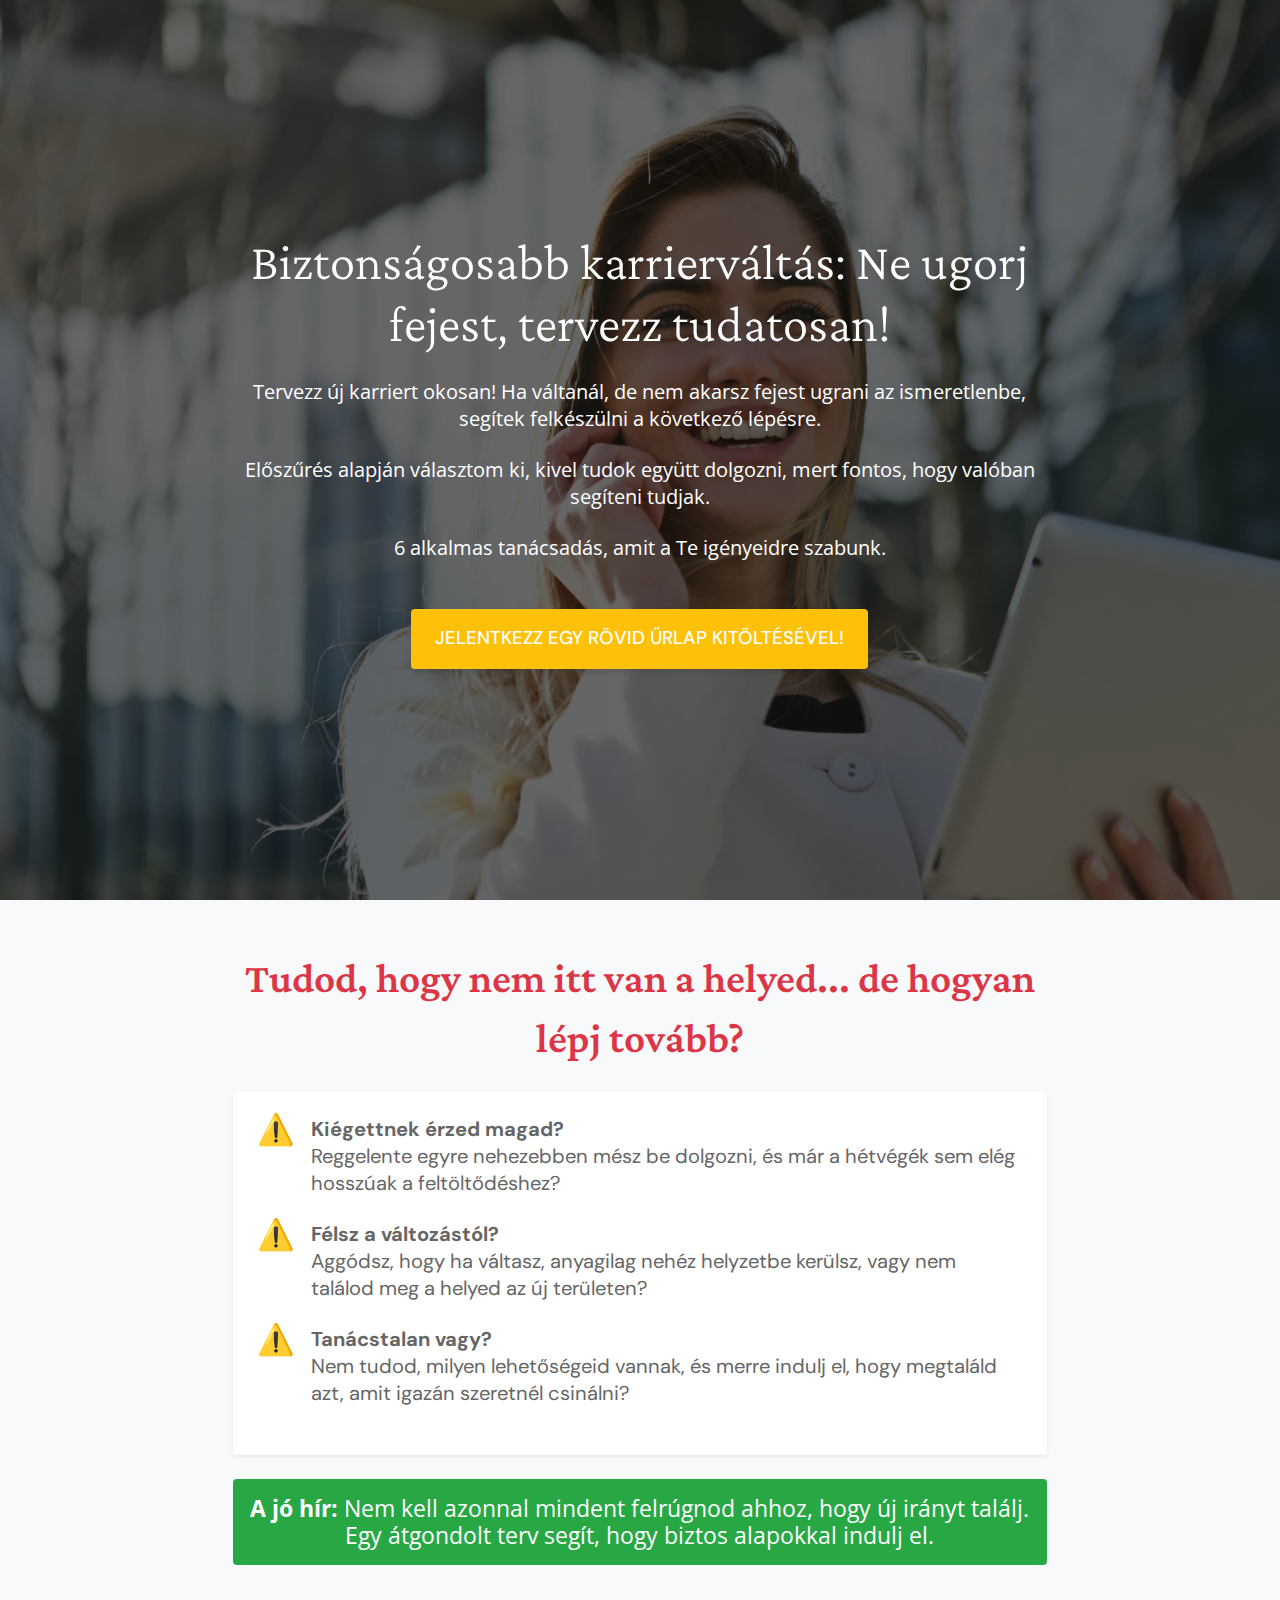
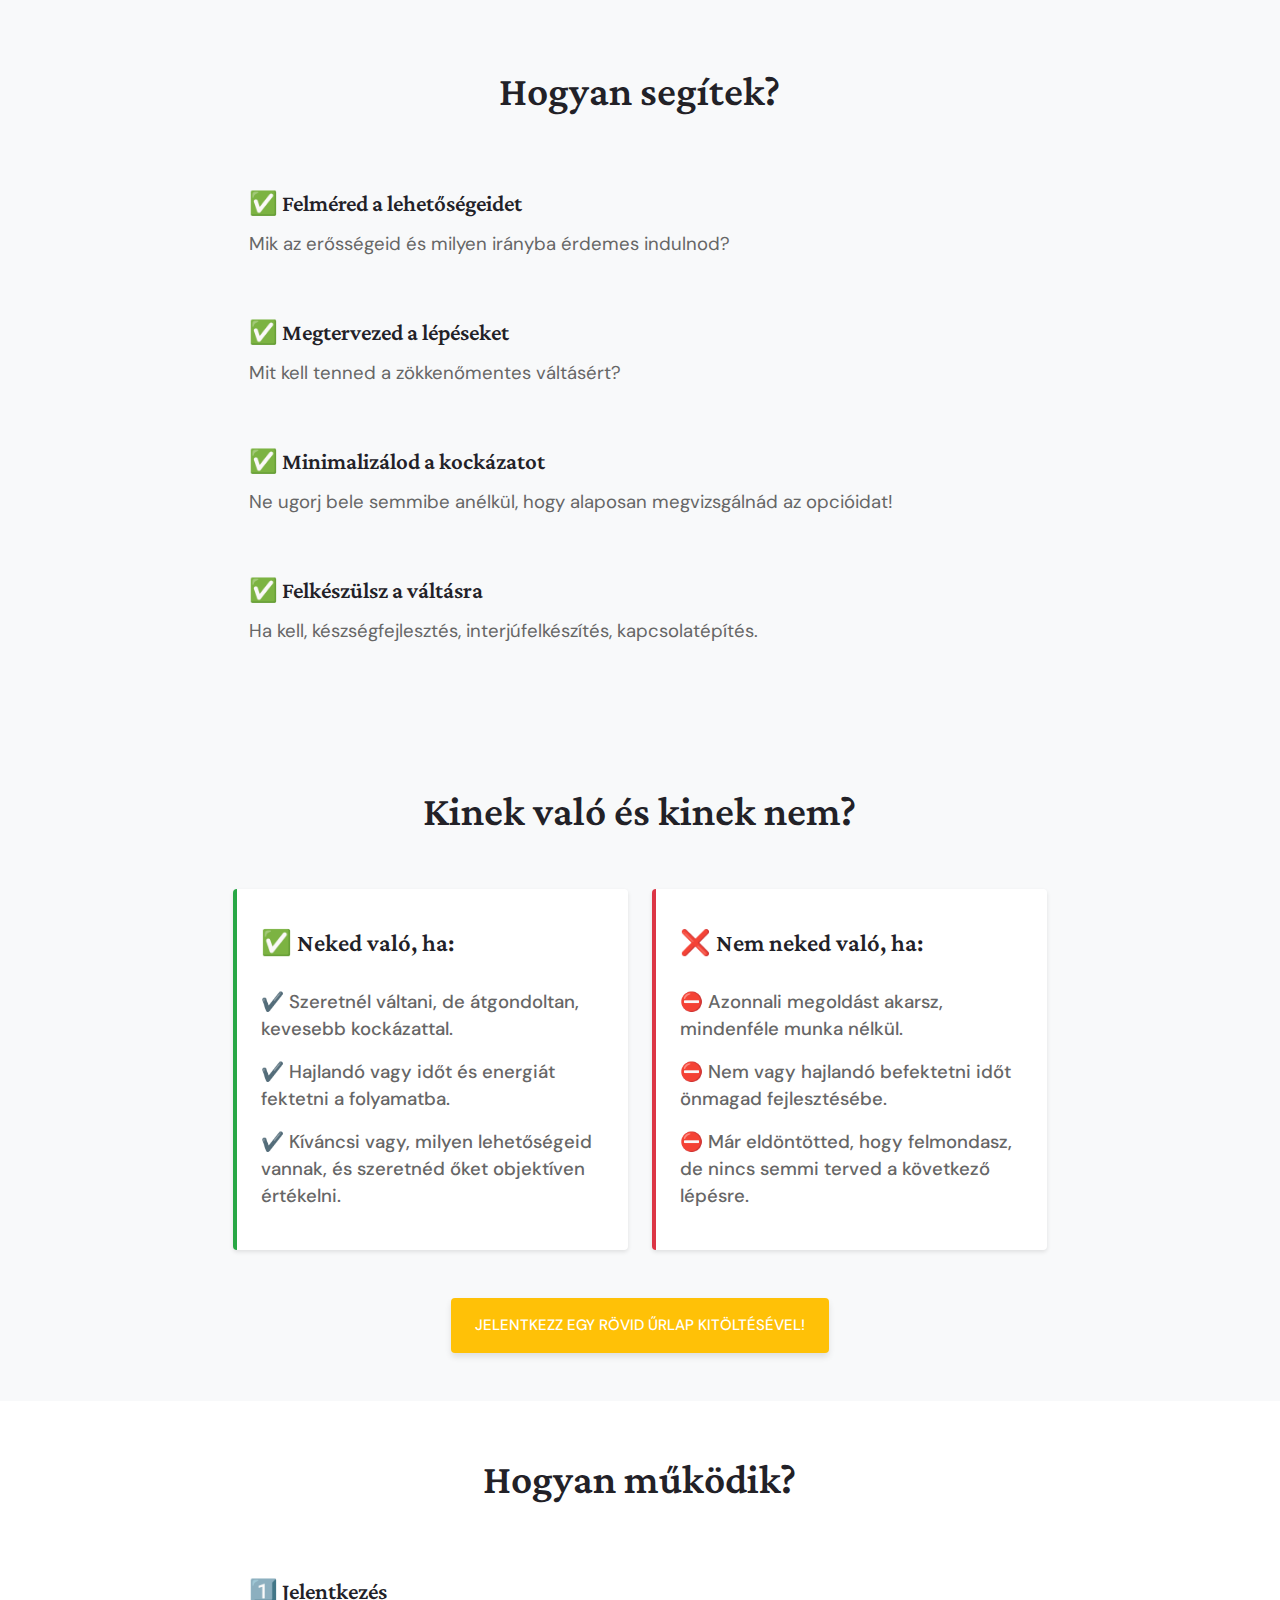
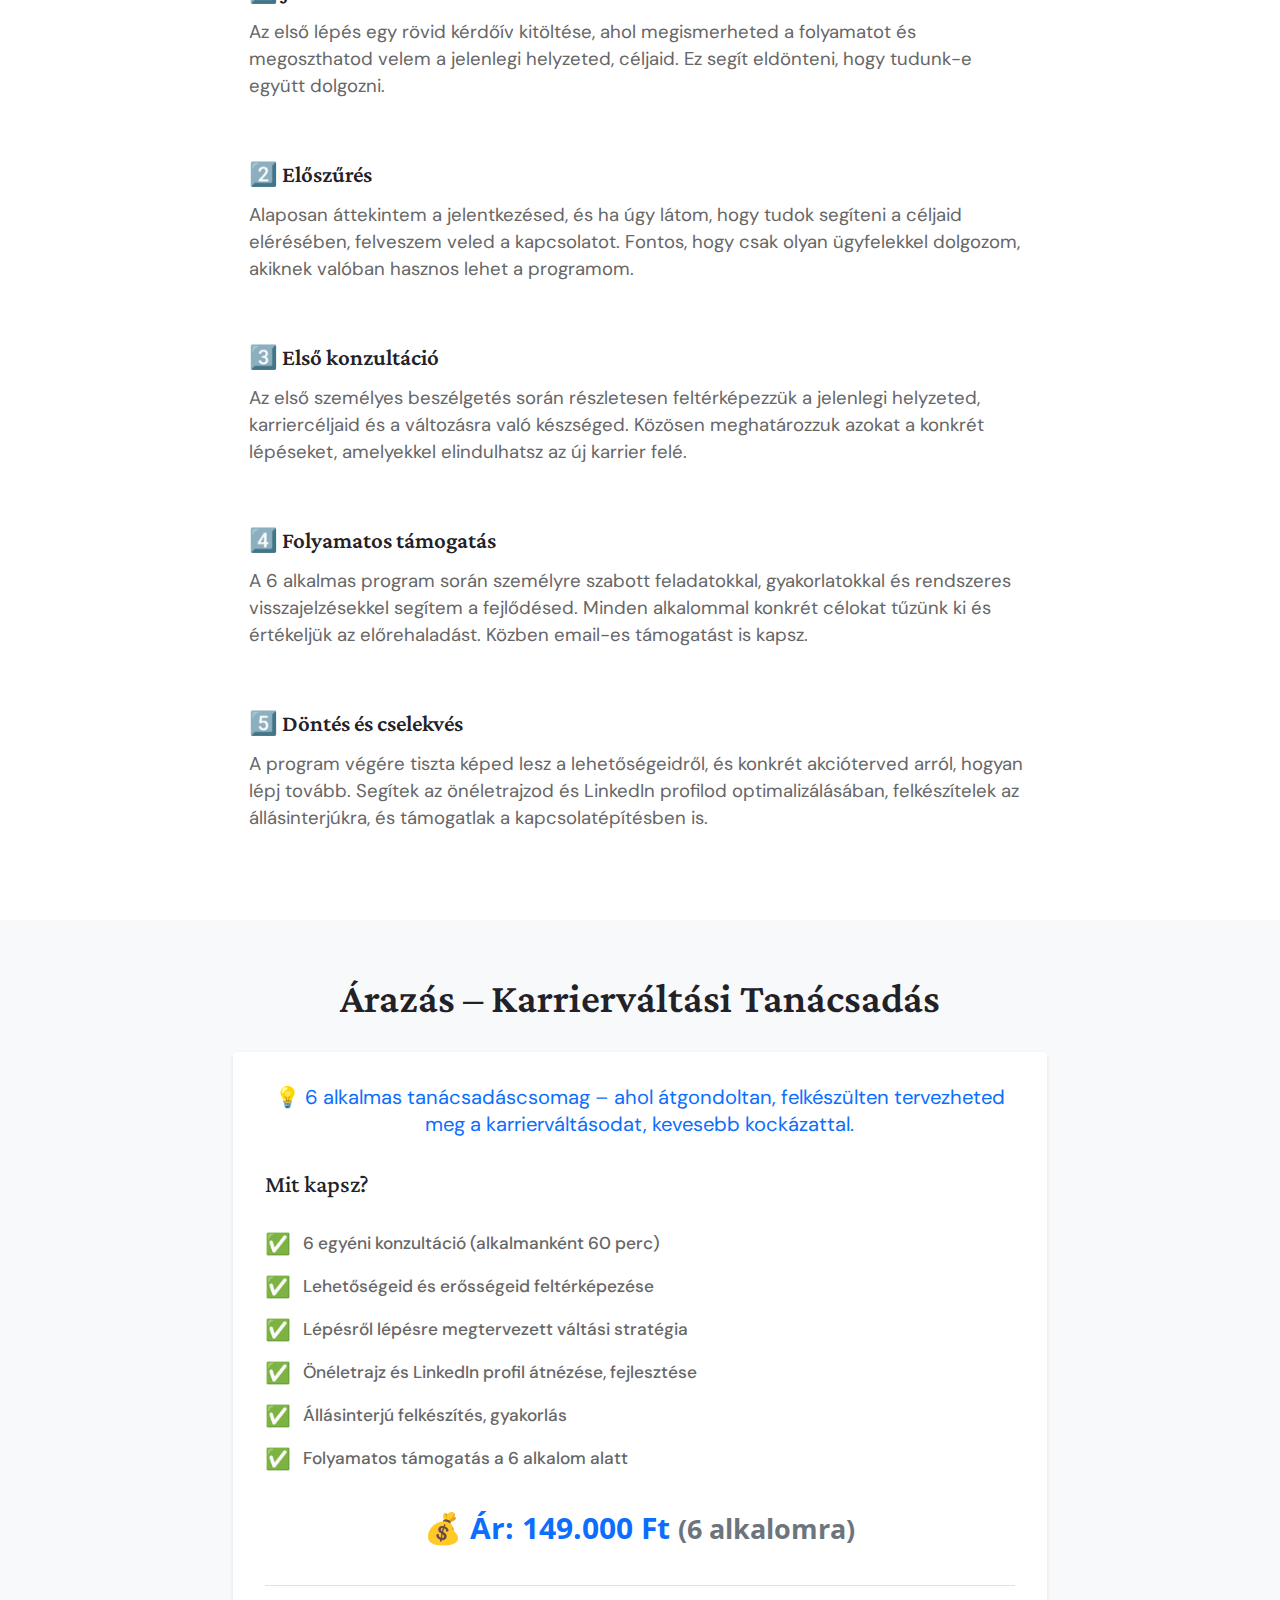
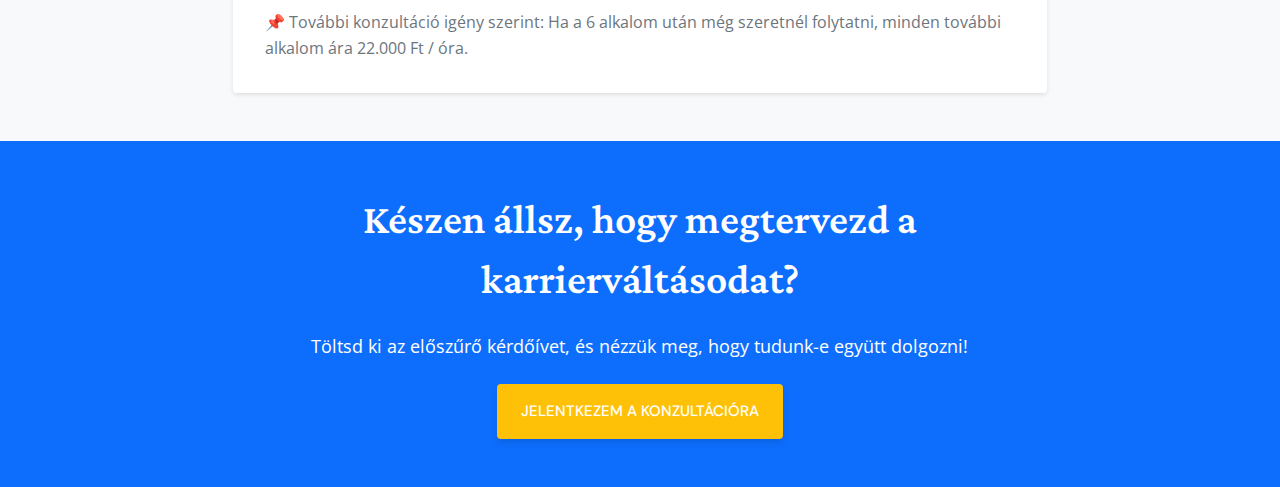
==== index.html @ 7b67dc65 "Initial commit" ====
<!DOCTYPE html>
<!-- ====Langues==== -->
<html lang="hu">
  <head>
    <!-- ========== Meta Tags ========== -->
    <meta charset="UTF-8" />
    <meta http-equiv="X-UA-Compatible" content="IE=edge" />
    <meta name="viewport" content="width=device-width, initial-scale=1.0" />
    <meta name="author" content="dev_raj" />
    <!-- ======== Page title ============ -->
    <title>Karrierváltási Tanácsadás - Biztonságos út az új karrierhez</title>
    <!-- ========== Favicon Icon ========== -->
    <link rel="shortcut icon" href="./assets/img/favicon.png" />
    <!-- ===========  All Stylesheet ================= -->
    <!--  Bootstrap css plugins -->
    <link rel="stylesheet" href="assets/css/bootstrap.min.css" />
    <!-- Google Fonts -->
    <link rel="preconnect" href="https://fonts.googleapis.com">
    <link rel="preconnect" href="https://fonts.gstatic.com" crossorigin>
    <link href="https://fonts.googleapis.com/css2?family=Playfair+Display:wght@400;500;600;700&family=Open+Sans:wght@400;500;600&display=swap" rel="stylesheet">
    <!--  main style css file -->
    <link rel="stylesheet" href="assets/css/style.css" />
    <!-- template main style css file -->
    <link rel="stylesheet" href="style.css" />
    <style>
      body {
        font-family: 'Open Sans', sans-serif;
      }
      h1, h2, h3, h4, h5, h6 {
        text-transform: none !important;
        font-family: 'Playfair Display', serif;
        font-weight: 600;
      }
      .lead {
        font-family: 'Open Sans', sans-serif;
        font-weight: 400;
      }
      /* Egységes szögletes megjelenés */
      .btn,
      .form-control,
      .rounded,
      .shadow-sm,
      .problems-list,
      .feature-item,
      .step-item,
      .eligibility-box {
        border-radius: 4px !important;
      }
      /* Hero gomb stílus */
      .hero-section {
        background-color: #1a1a1a;  /* Sötét háttérszín */
      }
      .hero-section .btn-light {
        background-color: #ffc107;
        color: #ffffff;
        border: none;
        font-weight: 500;
        box-shadow: 0 4px 6px rgba(0, 0, 0, 0.1);
        transition: transform 0.2s ease;
      }
      .hero-section .btn-light:hover {
        background-color: #ffc107;
        color: #ffffff;
        transform: translateY(-2px);
      }
      /* Process section CTA gomb */
      .process-section .btn-light:hover {
        transform: translateY(-2px);
      }
    </style>
  </head>

  <body class="body-wrapper">
    <!-- Hero Section Start -->
    <section class="hero-section">
      <div class="container px-4">
        <div class="row align-items-center min-vh-100">
          <div class="col-lg-8 col-md-10 mx-auto text-center text-white py-4">
            <h1 class="display-4 mb-4 text-white">Biztonságosabb karrierváltás: Ne ugorj fejest, tervezz tudatosan!</h1>
            <div class="hero-features">
              <p class="lead mb-4">Tervezz új karriert okosan! Ha váltanál, de nem akarsz fejest ugrani az ismeretlenbe, segítek felkészülni a következő lépésre.</p>
              <p class="lead mb-4">Előszűrés alapján választom ki, kivel tudok együtt dolgozni, mert fontos, hogy valóban segíteni tudjak.</p>
              <p class="lead mb-4">6 alkalmas tanácsadás, amit a Te igényeidre szabunk.</p>
              <a href="#jelentkezes" class="btn btn-light btn-lg mt-4 px-4 py-3">Jelentkezz egy rövid űrlap kitöltésével!</a>
        </div>
      </div>
          </div>
          </div>
    </section>
    <!-- Hero Section End -->

    <!-- Problem Section Start -->
    <section class="problem-section py-5">
      <div class="container px-4">
        <div class="row">
          <div class="col-lg-8 col-md-10 mx-auto">
            <h2 class="section-title text-danger mb-4 text-center">Tudod, hogy nem itt van a helyed... de hogyan lépj tovább?</h2>
            <div class="problems-list p-4 bg-white rounded shadow-sm">
              <p class="problem-item mb-4 d-flex align-items-start">
                <span class="warning-icon me-3">⚠️</span>
                <span><strong>Kiégettnek érzed magad?</strong><br>Reggelente egyre nehezebben mész be dolgozni, és már a hétvégék sem elég hosszúak a feltöltődéshez?</span>
              </p>
              <p class="problem-item mb-4 d-flex align-items-start">
                <span class="warning-icon me-3">⚠️</span>
                <span><strong>Félsz a változástól?</strong><br>Aggódsz, hogy ha váltasz, anyagilag nehéz helyzetbe kerülsz, vagy nem találod meg a helyed az új területen?</span>
              </p>
              <p class="problem-item mb-4 d-flex align-items-start">
                <span class="warning-icon me-3">⚠️</span>
                <span><strong>Tanácstalan vagy?</strong><br>Nem tudod, milyen lehetőségeid vannak, és merre indulj el, hogy megtaláld azt, amit igazán szeretnél csinálni?</span>
              </p>
                </div>
            <p class="good-news lead mt-4 text-center p-3">
              <strong>A jó hír:</strong> Nem kell azonnal mindent felrúgnod ahhoz, hogy új irányt találj. Egy átgondolt terv segít, hogy biztos alapokkal indulj el.
            </p>
          </div>
        </div>
      </div>
    </section>
    <!-- Problem Section End -->

    <!-- Solution Section Start -->
    <section class="solution-section py-5 bg-light">
      <div class="container px-4">
        <div class="row">
          <div class="col-lg-8 col-md-10 mx-auto">
            <h2 class="section-title text-center mb-5">Hogyan segítek?</h2>
            <div class="solution-features">
              <div class="feature-item mb-4 p-3">
                <h4>✅ Felméred a lehetőségeidet</h4>
                <p>Mik az erősségeid és milyen irányba érdemes indulnod?</p>
            </div>
              <div class="feature-item mb-4 p-3">
                <h4>✅ Megtervezed a lépéseket</h4>
                <p>Mit kell tenned a zökkenőmentes váltásért?</p>
          </div>
              <div class="feature-item mb-4 p-3">
                <h4>✅ Minimalizálod a kockázatot</h4>
                <p>Ne ugorj bele semmibe anélkül, hogy alaposan megvizsgálnád az opcióidat!</p>
            </div>
              <div class="feature-item mb-4 p-3">
                <h4>✅ Felkészülsz a váltásra</h4>
                <p>Ha kell, készségfejlesztés, interjúfelkészítés, kapcsolatépítés.</p>
          </div>
            </div>
          </div>
            </div>
      </div>
    </section>
    <!-- Solution Section End -->

    <!-- Eligibility Section Start -->
    <section class="eligibility-section py-5 bg-light">
      <div class="container px-4">
        <div class="row">
          <div class="col-lg-8 col-md-10 mx-auto">
            <h2 class="section-title text-center mb-5">Kinek való és kinek nem?</h2>
              <div class="row">
              <div class="col-md-6 mb-4 mb-md-0">
                <div class="eligibility-box good p-4 h-100">
                  <h3 class="mb-3">✅ Neked való, ha:</h3>
                  <ul class="list-unstyled">
                    <li class="mb-3">✔️ Szeretnél váltani, de átgondoltan, kevesebb kockázattal.</li>
                    <li class="mb-3">✔️ Hajlandó vagy időt és energiát fektetni a folyamatba.</li>
                    <li class="mb-3">✔️ Kíváncsi vagy, milyen lehetőségeid vannak, és szeretnéd őket objektíven értékelni.</li>
                  </ul>
                  </div>
                </div>
                <div class="col-md-6">
                <div class="eligibility-box bad p-4 h-100">
                  <h3 class="mb-3">❌ Nem neked való, ha:</h3>
                  <ul class="list-unstyled">
                    <li class="mb-3">⛔ Azonnali megoldást akarsz, mindenféle munka nélkül.</li>
                    <li class="mb-3">⛔ Nem vagy hajlandó befektetni időt önmagad fejlesztésébe.</li>
                    <li class="mb-3">⛔ Már eldöntötted, hogy felmondasz, de nincs semmi terved a következő lépésre.</li>
                  </ul>
                </div>
              </div>
            </div>
          </div>
        </div>
      </div>
      <div class="text-center mt-5">
        <a href="#jelentkezes" class="btn btn-light btn-lg px-4 py-3" style="background-color: #ffc107; color: #ffffff; border: none; font-weight: 500; box-shadow: 0 4px 6px rgba(0, 0, 0, 0.1); transition: transform 0.2s ease;">Jelentkezz egy rövid űrlap kitöltésével!</a>
      </div>
    </section>
    <!-- Eligibility Section End -->

    <!-- Process Section Start -->
    <section class="process-section py-5">
      <div class="container px-4">
        <div class="row">
          <div class="col-lg-8 col-md-10 mx-auto">
            <h2 class="section-title text-center mb-5">Hogyan működik?</h2>
            <div class="process-steps">
              <div class="step-item mb-4 p-3">
                <h4>1️⃣ Jelentkezés</h4>
                <p>Az első lépés egy rövid kérdőív kitöltése, ahol megismerheted a folyamatot és megoszthatod velem a jelenlegi helyzeted, céljaid. Ez segít eldönteni, hogy tudunk-e együtt dolgozni.</p>
            </div>
              <div class="step-item mb-4 p-3">
                <h4>2️⃣ Előszűrés</h4>
                <p>Alaposan áttekintem a jelentkezésed, és ha úgy látom, hogy tudok segíteni a céljaid elérésében, felveszem veled a kapcsolatot. Fontos, hogy csak olyan ügyfelekkel dolgozom, akiknek valóban hasznos lehet a programom.</p>
          </div>
              <div class="step-item mb-4 p-3">
                <h4>3️⃣ Első konzultáció</h4>
                <p>Az első személyes beszélgetés során részletesen feltérképezzük a jelenlegi helyzeted, karriercéljaid és a változásra való készséged. Közösen meghatározzuk azokat a konkrét lépéseket, amelyekkel elindulhatsz az új karrier felé.</p>
        </div>
              <div class="step-item mb-4 p-3">
                <h4>4️⃣ Folyamatos támogatás</h4>
                <p>A 6 alkalmas program során személyre szabott feladatokkal, gyakorlatokkal és rendszeres visszajelzésekkel segítem a fejlődésed. Minden alkalommal konkrét célokat tűzünk ki és értékeljük az előrehaladást. Közben email-es támogatást is kapsz.</p>
              </div>
              <div class="step-item mb-4 p-3">
                <h4>5️⃣ Döntés és cselekvés</h4>
                <p>A program végére tiszta képed lesz a lehetőségeidről, és konkrét akcióterved arról, hogyan lépj tovább. Segítek az önéletrajzod és LinkedIn profilod optimalizálásában, felkészítelek az állásinterjúkra, és támogatlak a kapcsolatépítésben is.</p>
              </div>
            </div>
          </div>
        </div>
      </div>
    </section>
    <!-- Process Section End -->

    <!-- Pricing Section Start -->
    <section class="pricing-section py-5">
      <div class="container px-4">
        <div class="row">
          <div class="col-lg-8 col-md-10 mx-auto">
            <h2 class="section-title text-center mb-4">Árazás – Karrierváltási Tanácsadás</h2>
            <div class="pricing-box">
              <p class="pricing-intro text-center">
                💡 6 alkalmas tanácsadáscsomag – ahol átgondoltan, felkészülten tervezheted meg a karrierváltásodat, kevesebb kockázattal.
              </p>
              
              <h3 class="h4 mb-4">Mit kapsz?</h3>
              <ul class="pricing-features list-unstyled">
                <li>6 egyéni konzultáció (alkalmanként 60 perc)</li>
                <li>Lehetőségeid és erősségeid feltérképezése</li>
                <li>Lépésről lépésre megtervezett váltási stratégia</li>
                <li>Önéletrajz és LinkedIn profil átnézése, fejlesztése</li>
                <li>Állásinterjú felkészítés, gyakorlás</li>
                <li>Folyamatos támogatás a 6 alkalom alatt</li>
              </ul>

              <div class="price-tag text-center">
                💰 Ár: 149.000 Ft <small class="text-muted">(6 alkalomra)</small>
              </div>

              <div class="price-note">
                📌 További konzultáció igény szerint: Ha a 6 alkalom után még szeretnél folytatni, minden további alkalom ára 22.000 Ft / óra.
                      </div>
            </div>
          </div>
        </div>
      </div>
    </section>
    <!-- Pricing Section End -->

    <!-- CTA Section Start -->
    <section id="jelentkezes" class="cta-section py-5">
      <div class="container px-4">
        <div class="row">
          <div class="col-lg-8 col-md-10 mx-auto text-center">
            <h2 class="section-title mb-4">Készen állsz, hogy megtervezd a karrierváltásodat?</h2>
            <p class="lead mb-4">Töltsd ki az előszűrő kérdőívet, és nézzük meg, hogy tudunk-e együtt dolgozni!</p>
            
            <a href="https://forms.gle/Nw7Gwy9nobiGxE6t6" class="btn btn-light btn-lg px-4 py-3" style="background-color: #ffc107; color: #ffffff; border: none; font-weight: 500; box-shadow: 0 4px 6px rgba(0, 0, 0, 0.1); transition: transform 0.2s ease;">Jelentkezem a konzultációra</a>
          </div>
        </div>
      </div>
    </section>
    <!-- CTA Section End -->

    <!-- Scripts -->
    <script src="assets/js/jquery-3.6.0.min.js"></script>
    <script src="assets/js/bootstrap.min.js"></script>
    <script src="assets/js/popper.min.js"></script>
  </body>
</html>
---- assets/css/style.css ----
@charset "UTF-8";
/*
Template:Lawgist– Attorney & Lawyers HTML Template
Author: RRDevs
Author URI: https://themeforest.net/user/rrdevs
Description: Multipurpose Bootstrap 5 Template
Version: 1.2.0
*/
@import url("https://fonts.googleapis.com/css2?family=Crimson+Pro:ital,wght@0,400;0,500;0,600;0,700;0,800;0,900;1,400;1,500;1,600;1,700&family=DM+Sans:ital,wght@0,400;0,500;0,700;1,500&family=Prata&display=swap");
* {
  -webkit-box-sizing: border-box;
          box-sizing: border-box;
  margin: 0;
  padding: 0;
}

body,
html {
  height: 100%;
}

html {
  scroll-behavior: smooth;
}

html, body, div, span, img,
ol, ul, li, a, p, h1, h2, h3,
h4, h5, h6, option, legend, label,
table, th, td, tr, article, aside,
caption, figure, footer, header, hgroup,
mark, nav, section, time, audio, video {
  margin: 0;
  padding: 0;
  border: 0;
  outline: 0;
}

img {
  max-width: 100%;
}

a:hover, a:focus, a:active {
  text-decoration: none;
  outline: none !important;
  border: 0;
}

input {
  height: 50px;
  width: 100%;
}

input:focus {
  outline: none;
}

input::-moz-focus-inner {
  border: 0;
  display: none;
}

input::-webkit-focus-inner {
  border: 0;
  display: none;
}

input:-webkit-autofill,
input:-webkit-autofill:hover,
input:-webkit-autofill:focus {
  -webkit-box-shadow: 0 0 0px 1000px white inset !important;
}

::-webkit-input-placeholder {
  color: #555;
  opacity: 1; /* Firefox */
}

::-moz-placeholder {
  color: #555;
  opacity: 1; /* Firefox */
}

:-ms-input-placeholder {
  color: #555;
  opacity: 1; /* Firefox */
}

::-ms-input-placeholder {
  color: #555;
  opacity: 1; /* Firefox */
}

::placeholder {
  color: #555;
  opacity: 1; /* Firefox */
}

:-ms-input-placeholder { /* Internet Explorer 10-11 */
  color: #555;
}

::-ms-input-placeholder { /* Microsoft Edge */
  color: #555;
}

table {
  border-collapse: collapse;
}

html {
  margin: 0;
  padding: 0;
  width: 100%;
  height: 100%;
  overflow-y: scroll;
  overflow-x: hidden;
}

ul, li {
  margin: 0;
  padding: 0;
}

figure {
  margin: 0px;
}

form {
  position: relative;
}

.form-control:focus {
  outline: 1px solid rgba(0, 0, 0, 0.15);
  border: 1px solid rgba(0, 0, 0, 0.15);
  -webkit-box-shadow: 0 0 0 !important;
          box-shadow: 0 0 0 !important;
}

h1 a, h2 a, h3 a, h4 a, h5 a, h6 a {
  font-size: inherit;
  color: inherit;
  font-weight: inherit;
  line-height: inherit;
}

h1:hover a, h2:hover a, h3:hover a, h4:hover a, h5:hover a, h6:hover a {
  font-size: inherit;
  color: inherit;
  font-weight: inherit;
}

hr {
  margin: 0;
  padding: 0;
  border-color: #000;
}

ul {
  list-style-type: none;
}

li {
  list-style: none;
  position: relative;
}

i {
  line-height: 0 !important;
}

a,
button {
  position: relative;
}
a:hover, a:focus,
button:hover,
button:focus {
  outline: 0;
  text-decoration: none;
}

button {
  border: 0px;
}

/* ------------------------------------------------------------------
    Template All Variables Defined - Value Change with Your's Need
 -------------------------------------------------------------------- */
.primary {
  color: #C8242F !important;
}

.bg-primary {
  background: #C8242F !important;
}

/* --------------------------------------------
    Template Default Fonts & Fonts Styles
 ---------------------------------------------- */
.body_font {
  font-family: "Crimson Pro", serif !important;
}

.pr_font {
  font-family: "Prata", serif !important;
}

body {
  font-family: "DM Sans", sans-serif;
  font-size: 15px;
  font-weight: 400;
  line-height: 26px;
  color: #666666;
  background-color: #fff;
}

h1,
h2,
h3,
h4,
h5,
h6 {
  font-family: "Crimson Pro", serif !important;
  margin: 0px;
  margin-bottom: 10px;
  font-weight: 700;
  color: #222127;
  text-transform: capitalize;
}

h1 {
  font-size: 60px;
  line-height: 75px;
}
@media (max-width: 991px) {
  h1 {
    font-size: 42px;
  }
}
h1.fs-lg {
  font-size: 90px;
  text-transform: capitalize;
}
@media (max-width: 1200px) {
  h1.fs-lg {
    font-size: 70px;
  }
}
@media (max-width: 991px) {
  h1.fs-lg {
    font-size: 50px;
  }
}
@media (max-width: 500px) {
  h1.fs-lg {
    font-size: 46px;
  }
}

h2 {
  font-size: 48px;
  line-height: 60px;
}

h3 {
  font-size: 40px;
  line-height: 60px;
}

h4 {
  font-size: 24px;
  line-height: 36px;
}

h5 {
  font-size: 22px;
  line-height: 30px;
}

h6 {
  font-size: 18px;
  line-height: 28px;
}

a {
  text-decoration: none;
  outline: none !important;
  cursor: pointer;
  font-style: normal;
  font-weight: 600;
  font-size: 16px;
  line-height: 26px;
  -webkit-transition: all 0.4s ease-in-out;
  transition: all 0.4s ease-in-out;
  color: #666666;
  font-family: "DM Sans", sans-serif;
}

ul li {
  font-family: "DM Sans", sans-serif;
  text-align: left;
  font-weight: 500;
  font-size: 16px;
  line-height: 27px;
  color: #666666 !important;
}

p {
  font-family: "DM Sans", sans-serif;
  font-weight: 400;
  font-size: 16px;
  color: #666666;
  line-height: 27px;
}

.section-padding {
  padding: 120px 0px;
}
@media (max-width: 1080px) {
  .section-padding {
    padding: 100px 0px;
  }
}
@media (max-width: 768px) {
  .section-padding {
    padding: 80px 0px;
  }
}
@media (max-width: 568px) {
  .section-padding {
    padding: 50px 0px;
  }
}

.section-top {
  padding-top: 120px;
}
@media (max-width: 1080px) {
  .section-top {
    padding-top: 100px;
  }
}
@media (max-width: 768px) {
  .section-top {
    padding-top: 80px;
  }
}
@media (max-width: 568px) {
  .section-top {
    padding-top: 50px;
  }
}

.section-bottom {
  padding-bottom: 120px;
}
@media (max-width: 1080px) {
  .section-bottom {
    padding-bottom: 100px;
  }
}
@media (max-width: 768px) {
  .section-bottom {
    padding-bottom: 80px;
  }
}
@media (max-width: 568px) {
  .section-bottom {
    padding-bottom: 50px;
  }
}

.section-title.section_2 h6 {
  color: #FFF !important;
}
.section-title.section_2 h6::after {
  background: #FFF;
}
.section-title.section_2 h2 {
  color: #FFF;
}
.section-title.title-1 h6::after {
  height: 3px;
  background: -webkit-gradient(linear, left top, right top, from(#B69D74), to(rgba(255, 255, 255, 0)));
  background: linear-gradient(90deg, #B69D74 0%, rgba(255, 255, 255, 0) 100%);
  -webkit-animation: right-to-left 4s ease-in-out infinite;
          animation: right-to-left 4s ease-in-out infinite;
}
.section-title.title-2 h2 {
  font-family: "Prata", serif;
  color: #222127 !important;
  font-style: normal;
  font-weight: 400;
  font-size: 48px;
  line-height: 60px;
}
.section-title.title-3 h6 {
  color: #C8242F;
}
.section-title.title-3 h6::after {
  height: 3px;
  background: -webkit-gradient(linear, left top, right top, from(#C8242F), to(rgba(255, 255, 255, 0)));
  background: linear-gradient(90deg, #C8242F 0%, rgba(255, 255, 255, 0) 100%);
  -webkit-animation: right-to-left 4s ease-in-out infinite;
          animation: right-to-left 4s ease-in-out infinite;
}
.section-title.title-3 h2 {
  color: #222127;
}
.section-title h6 {
  font-style: normal;
  font-weight: 500;
  font-size: 16px;
  line-height: 100%;
  text-transform: uppercase;
  color: #B69D74;
  padding-bottom: 10px;
  position: relative;
  display: inline-block;
}
.section-title h6 img {
  margin-right: 10px;
}
.section-title h6::after {
  bottom: 0%;
  left: 0;
  z-index: 1;
  width: 100%;
  height: 2px;
  content: "";
  position: absolute;
  background: #B69D74;
  -webkit-animation: right-to-left 4s ease-in-out infinite;
          animation: right-to-left 4s ease-in-out infinite;
}
.section-title h2 {
  margin-top: 20px;
  font-style: normal;
  font-weight: 600;
  font-size: 48px;
  line-height: 60px;
  color: #033A5B;
}
@media (max-width: 990px) {
  .section-title h2 {
    font-size: 40px !important;
    line-height: 55px !important;
  }
}
@media (max-width: 768px) {
  .section-title h2 {
    font-size: 35px !important;
    line-height: 45px !important;
  }
}
@media (max-width: 568px) {
  .section-title h2 {
    font-size: 28px !important;
    line-height: 40px !important;
  }
}

@media (max-width: 1360px) {
  .d-xxl-block {
    display: none !important;
  }
}

/* ----------------------------------
    Template Helps Classes - Styles
 ------------------------------------ */
.text-white h1,
.text-white h2,
.text-white h3,
.text-white h4,
.text-white h5,
.text-white h6,
.text-white p,
.text-white span,
.text-white a {
  color: #fff !important;
}

.mlm-30 {
  margin-left: -30px;
}

/* padding left */
.pl-5 {
  padding-left: 5px;
}

.pl-10 {
  padding-left: 10px;
}

.pl-15 {
  padding-left: 15px;
}

.pl-20 {
  padding-left: 20px;
}

.pl-25 {
  padding-left: 25px;
}

.pl-30 {
  padding-left: 30px;
}

.pl-35 {
  padding-left: 35px;
}

.pl-40 {
  padding-left: 40px;
}

.pl-45 {
  padding-left: 45px;
}

.pl-50 {
  padding-left: 50px;
}

.pl-60 {
  padding-left: 60px;
}

.pl-65 {
  padding-left: 65px;
}

.pl-70 {
  padding-left: 70px;
}

.pl-75 {
  padding-left: 75px;
}

.pl-80 {
  padding-left: 80px;
}

.pl-90 {
  padding-left: 90px;
}

.pl-100 {
  padding-left: 100px;
}

.pl-110 {
  padding-left: 110px;
}

.pl-115 {
  padding-left: 115px;
}

.pl-120 {
  padding-left: 120px;
}

.pl-125 {
  padding-left: 125px;
}

.pl-130 {
  padding-left: 130px;
}

.pl-140 {
  padding-left: 140px;
}

.pl-150 {
  padding-left: 150px;
}

/* padding right */
.pr-5 {
  padding-right: 5px;
}

.pr-5i {
  padding-right: 5px !important;
}
@media (max-width: 767px) {
  .pr-5i {
    padding-right: 15px !important;
  }
}

.pr-10 {
  padding-right: 10px;
}

.pr-15 {
  padding-right: 15px;
}

.pr-20 {
  padding-right: 20px;
}

.pr-25 {
  padding-right: 25px;
}

.pr-30 {
  padding-right: 30px;
}

.pr-35 {
  padding-right: 35px;
}

.pr-40 {
  padding-right: 40px;
}

.pr-45 {
  padding-right: 45px;
}

.pr-50 {
  padding-right: 50px;
}

.pr-60 {
  padding-right: 60px;
}

.pr-70 {
  padding-right: 70px;
}

.pr-75 {
  padding-right: 75px;
}

.pr-80 {
  padding-right: 80px;
}

.pr-90 {
  padding-right: 90px;
}

.pr-100 {
  padding-right: 100px;
}

.pr-110 {
  padding-right: 110px;
}

.pr-115 {
  padding-right: 115px;
}

.pr-120 {
  padding-right: 120px;
}

.pr-125 {
  padding-right: 125px;
}

.pr-130 {
  padding-right: 130px;
}

.pr-140 {
  padding-right: 140px;
}

.pr-150 {
  padding-right: 150px;
}

/* padding top */
.pt-5 {
  padding-top: 5px;
}

.pt-10 {
  padding-top: 10px;
}

.pt-15 {
  padding-top: 15px;
}

.pt-20 {
  padding-top: 20px;
}

.pt-25 {
  padding-top: 25px;
}

.pt-30 {
  padding-top: 30px;
}

.pt-35 {
  padding-top: 35px;
}

.pt-40 {
  padding-top: 40px;
}

.pt-45 {
  padding-top: 45px;
}

.pt-50 {
  padding-top: 50px;
}

.pt-60 {
  padding-top: 60px;
}

.pt-65 {
  padding-top: 65px;
}

.pt-70 {
  padding-top: 70px;
}

.pt-75 {
  padding-top: 75px;
}

.pt-80 {
  padding-top: 80px;
}

.pt-90 {
  padding-top: 90px;
}

.pt-100 {
  padding-top: 100px;
}

.pt-110 {
  padding-top: 110px;
}

.pt-115 {
  padding-top: 115px;
}

.pt-120 {
  padding-top: 120px;
}

.pt-125 {
  padding-top: 125px;
}

.pt-130 {
  padding-top: 130px;
}

.pt-140 {
  padding-top: 140px;
}

.pt-150 {
  padding-top: 150px;
}

/* padding bottom */
.pb-5 {
  padding-bottom: 5px;
}

.pb-10 {
  padding-bottom: 10px;
}

.pb-15 {
  padding-bottom: 15px;
}

.pb-20 {
  padding-bottom: 20px;
}

.pb-25 {
  padding-bottom: 25px;
}

.pb-30 {
  padding-bottom: 30px;
}

.pb-35 {
  padding-bottom: 35px;
}

.pb-40 {
  padding-bottom: 40px;
}

.pb-45 {
  padding-bottom: 45px;
}

.pb-50 {
  padding-bottom: 50px;
}

.pb-60 {
  padding-bottom: 60px;
}

.pb-65 {
  padding-bottom: 65px;
}

.pb-70 {
  padding-bottom: 70px;
}

.pb-75 {
  padding-bottom: 75px;
}

.pb-80 {
  padding-bottom: 80px;
}

.pb-90 {
  padding-bottom: 90px;
}

.pb-100 {
  padding-bottom: 100px;
}

.pb-110 {
  padding-bottom: 110px;
}

.pb-115 {
  padding-bottom: 115px;
}

.pb-120 {
  padding-bottom: 120px;
}

.pb-125 {
  padding-bottom: 125px;
}

.pb-130 {
  padding-bottom: 130px;
}

.pb-140 {
  padding-bottom: 140px;
}

.pb-150 {
  padding-bottom: 150px;
}

/* margin left */
.ml-5 {
  margin-left: 5px;
}

.ml-10 {
  margin-left: 10px;
}

.ml-15 {
  margin-left: 15px;
}

.ml-20 {
  margin-left: 20px;
}

.ml-25 {
  margin-left: 25px;
}

.ml-30 {
  margin-left: 30px;
}

.ml-35 {
  margin-left: 35px;
}

.ml-40 {
  margin-left: 40px;
}

.ml-45 {
  margin-left: 45px;
}

.ml-50 {
  margin-left: 50px;
}

.ml-60 {
  margin-left: 60px;
}

.ml-70 {
  margin-left: 70px;
}

.ml-75 {
  margin-left: 75px;
}

.ml-80 {
  margin-left: 80px;
}

.ml-90 {
  margin-left: 90px;
}

.ml-100 {
  margin-left: 100px;
}

.ml-110 {
  margin-left: 110px;
}

.ml-115 {
  margin-left: 115px;
}

.ml-120 {
  margin-left: 120px;
}

.ml-125 {
  margin-left: 125px;
}

.ml-130 {
  margin-left: 130px;
}

.ml-140 {
  margin-left: 140px;
}

.ml-150 {
  margin-left: 150px;
}

/* margin right */
.mr-5 {
  margin-right: 5px;
}

.mr-10 {
  margin-right: 10px;
}

.mr-15 {
  margin-right: 15px;
}

.mr-20 {
  margin-right: 20px;
}

.mr-25 {
  margin-right: 25px;
}

.mr-30 {
  margin-right: 30px;
}

.mr-35 {
  margin-right: 35px;
}

.mr-40 {
  margin-right: 40px;
}

.mr-45 {
  margin-right: 45px;
}

.mr-50 {
  margin-right: 50px;
}

.mr-60 {
  margin-right: 60px;
}

.mr-70 {
  margin-right: 70px;
}

.mr-75 {
  margin-right: 75px;
}

.mr-80 {
  margin-right: 80px;
}

.mr-90 {
  margin-right: 90px;
}

.mr-100 {
  margin-right: 100px;
}

.mr-110 {
  margin-right: 110px;
}

.mr-115 {
  margin-right: 115px;
}

.mr-120 {
  margin-right: 120px;
}

.mr-125 {
  margin-right: 125px;
}

.mr-130 {
  margin-right: 130px;
}

.mr-140 {
  margin-right: 140px;
}

.mr-150 {
  margin-right: 150px;
}

/* margin top */
.mt-5 {
  margin-top: 5px;
}

.mt-10 {
  margin-top: 10px;
}

.mt-15 {
  margin-top: 15px;
}

.mt-20 {
  margin-top: 20px;
}

.mt-25 {
  margin-top: 25px;
}

.mt-30 {
  margin-top: 30px;
}

.mt-35 {
  margin-top: 35px;
}

.mt-40 {
  margin-top: 40px;
}

.mt-45 {
  margin-top: 45px;
}

.mt-50 {
  margin-top: 50px;
}

.mt-60 {
  margin-top: 60px;
}

.mt-70 {
  margin-top: 70px;
}

.mt-75 {
  margin-top: 75px;
}

.mt-80 {
  margin-top: 80px;
}

.mt-90 {
  margin-top: 90px;
}

.mt-100 {
  margin-top: 100px;
}

.mt-110 {
  margin-top: 110px;
}

.mt-115 {
  margin-top: 115px;
}

.mt-120 {
  margin-top: 120px;
}

.mt-125 {
  margin-top: 125px;
}

.mt-130 {
  margin-top: 130px;
}

.mt-140 {
  margin-top: 140px;
}

.mt-150 {
  margin-top: 150px;
}

/* margin bottom */
.mb-5 {
  margin-bottom: 5px;
}

.mb-10 {
  margin-bottom: 10px;
}

.mb-15 {
  margin-bottom: 15px;
}

.mb-20 {
  margin-bottom: 20px;
}

.mb-25 {
  margin-bottom: 25px;
}

.mb-30 {
  margin-bottom: 30px;
}

.mb-35 {
  margin-bottom: 35px;
}

.mb-40 {
  margin-bottom: 40px;
}

.mb-45 {
  margin-bottom: 45px;
}

.mb-50 {
  margin-bottom: 50px;
}

.mb-55 {
  margin-bottom: 55px;
}

.mb-60 {
  margin-bottom: 60px;
}

.mb-70 {
  margin-bottom: 70px;
}

.mb-75 {
  margin-bottom: 75px;
}

.mb-80 {
  margin-bottom: 80px;
}

.mb-90 {
  margin-bottom: 90px;
}

.mb-100 {
  margin-bottom: 100px;
}

.mb-110 {
  margin-bottom: 110px;
}

.mb-115 {
  margin-bottom: 115px;
}

.mb-120 {
  margin-bottom: 120px;
}

.mb-125 {
  margin-bottom: 125px;
}

.mb-130 {
  margin-bottom: 130px;
}

.mb-140 {
  margin-bottom: 140px;
}

.mb-150 {
  margin-bottom: 150px;
}

.mmb10 {
  margin-bottom: -10px;
}

.mtm-30 {
  margin-top: -30px;
}

.mbm-30 {
  margin-bottom: -30px;
}

.mbm-50 {
  margin-bottom: -50px;
}

.mlm-30 {
  margin-left: -30px;
}

.mtm-40 {
  margin-top: -40px;
}

.mlm-40 {
  margin-left: -40px;
}

.mlm-50 {
  margin-left: -50px;
}

.mlm-80 {
  margin-left: -80px;
}

.mlm-100 {
  margin-left: -100px;
}

.mt-6 {
  margin-top: 5px;
}

/* background */
.bg-cover {
  background-repeat: no-repeat;
  background-size: cover;
  position: relative;
  background-position: center;
}

.bg-center {
  background-position: center;
}

.bg-contain {
  background-repeat: no-repeat;
  background-size: contain;
  position: relative;
  background-position: left;
}

.bg-right {
  background-repeat: no-repeat;
  background-position: right;
}

.bg-left {
  background-repeat: no-repeat;
  background-position: left;
}

.bg-bottom {
  background-repeat: no-repeat;
  background-position: bottom;
}

.bg-top {
  background-repeat: no-repeat;
  background-position: top;
}

.bg-100 {
  background-size: 100% 100%;
}

.mmb-100 {
  margin-bottom: -100px;
}

.mmb-80 {
  margin-bottom: -80px;
}

.lr-9 {
  margin-left: -9px;
  margin-right: -9px;
}
.lr-9 [class*=col] {
  padding-left: 9px;
  padding-right: 9px;
}

.bg-overlay {
  position: relative;
  z-index: 1;
}
.bg-overlay::before {
  position: absolute;
  left: 0;
  content: "";
  top: 0;
  width: 100%;
  height: 100%;
  opacity: 0.8;
  background-color: #000;
  z-index: -1;
}

.fix {
  position: relative;
  overflow: hidden;
  z-index: 1;
}

.shape {
  position: absolute;
}
@media (max-width: 1191px) {
  .shape {
    display: none;
    opacity: 0;
  }
}

.navbar-brand {
  padding: 0;
  margin-right: 0;
}

#scrollUp {
  background-color: #3A353C;
  border-radius: 50%;
  bottom: 20px;
  color: #ffffff;
  font-size: 22px;
  height: 40px;
  line-height: 40px;
  right: 20px;
  text-align: center;
  width: 40px;
  -webkit-box-shadow: 0px 5px 15px 0px rgba(1, 29, 80, 0.1);
          box-shadow: 0px 5px 15px 0px rgba(1, 29, 80, 0.1);
  font-weight: 400;
  -webkit-transition: all 0.4s ease-in-out;
  transition: all 0.4s ease-in-out;
}
#scrollUp:hover {
  background-color: #EBE6E3;
}

@media only screen and (max-width: 991px) {
  #scrollUp {
    font-size: 15px;
    height: 30px;
    line-height: 30px;
    right: 30px;
    width: 30px;
  }
}
button {
  border: none;
}

section {
  position: relative;
}

@-webkit-keyframes sticky {
  0% {
    opacity: 0;
    margin-top: -120px;
  }
  50% {
    opacity: 0;
    margin-top: -60px;
  }
  100% {
    opacity: 1;
    margin-top: 0;
  }
}

@keyframes sticky {
  0% {
    opacity: 0;
    margin-top: -120px;
  }
  50% {
    opacity: 0;
    margin-top: -60px;
  }
  100% {
    opacity: 1;
    margin-top: 0;
  }
}
.equal {
  display: -webkit-box;
  display: -ms-flexbox;
  display: flex;
  -ms-flex-wrap: wrap;
      flex-wrap: wrap;
}

.equal > [class*=col-] {
  display: -webkit-box;
  display: -ms-flexbox;
  display: flex;
  -webkit-box-orient: vertical;
  -webkit-box-direction: normal;
      -ms-flex-direction: column;
          flex-direction: column;
}

.hidden-fix {
  overflow: hidden;
}

@media (max-width: 414px) {
  .d-none-mobile {
    display: none !important;
  }
}

.overlay {
  -webkit-transition: all 0.2s ease-in-out;
  transition: all 0.2s ease-in-out;
  width: 40%;
  opacity: 0;
  visibility: hidden;
}
.overlay.active {
  position: fixed;
  right: 0;
  top: 0;
  height: 100%;
  width: 100%;
  content: "";
  background-color: #000;
  z-index: 99;
  opacity: 0.5;
  visibility: visible;
}

.dark-bg {
  background-color: #000;
}
.dark-bg h1, .dark-bg h2, .dark-bg h3, .dark-bg h4, .dark-bg h5, .dark-bg h6, .dark-bg a {
  color: #FFF;
}
.dark-bg p {
  color: #cacaca;
}

.no-padding .col-12 {
  padding: 0;
}
@media (max-width: 991px) {
  .no-padding .col-12 {
    padding: 0px 15px;
  }
}

header ul, header li, footer ul, footer li {
  list-style: none;
}

/* Alignments
--------------------------------------------- */
.alignleft {
  /*rtl:ignore*/
  float: left;
  /*rtl:ignore*/
  margin-right: 1.5em;
  margin-bottom: 1.5em;
}

.alignright {
  /*rtl:ignore*/
  float: right;
  /*rtl:ignore*/
  margin-left: 1.5em;
  margin-bottom: 1.5em;
}

.aligncenter {
  clear: both;
  display: block;
  margin-left: auto;
  margin-right: auto;
  margin-bottom: 1.5em;
}

.scroll-up-btn a {
  display: inline-block;
  padding: 16px 20px;
  border-radius: 10px;
  line-height: 1;
  background-color: #ffcb61;
}
.scroll-up-btn a:hover {
  color: #fff !important;
  background-color: #EBE6E3;
}

.map-iframe {
  display: block;
}
.map-iframe iframe {
  width: 100%;
  height: 650px;
}
@media (max-width: 991px) {
  .map-iframe iframe {
    height: 400px;
  }
}
@media (max-width: 767px) {
  .map-iframe iframe {
    height: 300px;
  }
}

.border-right {
  position: relative;
}
.border-right::after {
  position: absolute;
  height: 100%;
  width: 1px;
  background-color: #EBEDF2;
  content: "";
  right: 50px;
  top: 0;
}
@media (max-width: 1100px) {
  .border-right::after {
    right: 20px;
  }
}
@media (max-width: 991px) {
  .border-right::after {
    right: 50px;
  }
}
@media (max-width: 767px) {
  .border-right::after {
    display: none;
  }
}
@media (max-width: 991px) {
  .border-right:nth-of-type(2)::after {
    display: none;
  }
}
.border-right:last-of-type::after {
  display: none;
}

.border-line {
  position: relative;
}
.border-line::after {
  position: absolute;
  height: 100%;
  width: 1px;
  background-color: #2C3B65;
  content: "";
  right: 0;
  top: 0;
}
@media (max-width: 767px) {
  .border-line::after {
    display: none;
  }
}
.border-line:last-of-type::after {
  display: none;
}

.animated {
  -webkit-animation-duration: 1000 ms;
          animation-duration: 1000 ms;
  -webkit-animation-fill-mode: both;
  animation-fill-mode: both;
}

@-webkit-keyframes playVideo {
  0% {
    -webkit-box-shadow: 0 0 0 0 rgba(34, 33, 39, 0.02);
    box-shadow: 0 0 0 0 rgba(34, 33, 39, 0.02);
  }
  40% {
    -webkit-box-shadow: 0 0 0 20px rgba(34, 33, 39, 0.02);
    box-shadow: 0 0 0 20px rgba(34, 33, 39, 0.02);
  }
  80% {
    -webkit-box-shadow: 0 0 0 20px rgba(34, 33, 39, 0.02);
    box-shadow: 0 0 0 20px rgba(34, 33, 39, 0.02);
  }
  100% {
    -webkit-box-shadow: 0 0 0 0 rgba(34, 33, 39, 0.02);
    box-shadow: 0 0 0 0 rgba(34, 33, 39, 0.02);
  }
}

@keyframes playVideo {
  0% {
    -webkit-box-shadow: 0 0 0 0 rgba(34, 33, 39, 0.02);
    box-shadow: 0 0 0 0 rgba(34, 33, 39, 0.02);
  }
  40% {
    -webkit-box-shadow: 0 0 0 20px rgba(34, 33, 39, 0.02);
    box-shadow: 0 0 0 20px rgba(34, 33, 39, 0.02);
  }
  80% {
    -webkit-box-shadow: 0 0 0 20px rgba(34, 33, 39, 0.02);
    box-shadow: 0 0 0 20px rgba(34, 33, 39, 0.02);
  }
  100% {
    -webkit-box-shadow: 0 0 0 0 rgba(34, 33, 39, 0.02);
    box-shadow: 0 0 0 0 rgba(34, 33, 39, 0.02);
  }
}
@-webkit-keyframes playVideo_2 {
  0% {
    -webkit-box-shadow: 0 0 0 0 rgba(255, 255, 255, 0.3);
    box-shadow: 0 0 0 0 rgba(255, 255, 255, 0.3);
  }
  40% {
    -webkit-box-shadow: 0 0 0 20px rgba(255, 255, 255, 0.3);
    box-shadow: 0 0 0 20px rgba(255, 255, 255, 0.3);
  }
  80% {
    -webkit-box-shadow: 0 0 0 20px rgba(255, 255, 255, 0.3);
    box-shadow: 0 0 0 20px rgba(255, 255, 255, 0.3);
  }
  100% {
    -webkit-box-shadow: 0 0 0 0 rgba(255, 255, 255, 0.3);
    box-shadow: 0 0 0 0 rgba(255, 255, 255, 0.3);
  }
}
@keyframes playVideo_2 {
  0% {
    -webkit-box-shadow: 0 0 0 0 rgba(255, 255, 255, 0.3);
    box-shadow: 0 0 0 0 rgba(255, 255, 255, 0.3);
  }
  40% {
    -webkit-box-shadow: 0 0 0 20px rgba(255, 255, 255, 0.3);
    box-shadow: 0 0 0 20px rgba(255, 255, 255, 0.3);
  }
  80% {
    -webkit-box-shadow: 0 0 0 20px rgba(255, 255, 255, 0.3);
    box-shadow: 0 0 0 20px rgba(255, 255, 255, 0.3);
  }
  100% {
    -webkit-box-shadow: 0 0 0 0 rgba(255, 255, 255, 0.3);
    box-shadow: 0 0 0 0 rgba(255, 255, 255, 0.3);
  }
}
@-webkit-keyframes playVideo_3 {
  0% {
    -webkit-box-shadow: 0 0 0 0 rgba(255, 255, 255, 0.3);
    box-shadow: 0 0 0 0 rgba(255, 255, 255, 0.3);
  }
  40% {
    -webkit-box-shadow: 0 0 0 20px rgba(255, 255, 255, 0.3);
    box-shadow: 0 0 0 20px rgba(255, 255, 255, 0.3);
  }
  80% {
    -webkit-box-shadow: 0 0 0 20px rgba(255, 255, 255, 0.3);
    box-shadow: 0 0 0 20px rgba(255, 255, 255, 0.3);
  }
  100% {
    -webkit-box-shadow: 0 0 0 0 rgba(255, 255, 255, 0.3);
    box-shadow: 0 0 0 0 rgba(255, 255, 255, 0.3);
  }
}
@keyframes playVideo_3 {
  0% {
    -webkit-box-shadow: 0 0 0 0 rgba(255, 255, 255, 0.3);
    box-shadow: 0 0 0 0 rgba(255, 255, 255, 0.3);
  }
  40% {
    -webkit-box-shadow: 0 0 0 20px rgba(255, 255, 255, 0.3);
    box-shadow: 0 0 0 20px rgba(255, 255, 255, 0.3);
  }
  80% {
    -webkit-box-shadow: 0 0 0 20px rgba(255, 255, 255, 0.3);
    box-shadow: 0 0 0 20px rgba(255, 255, 255, 0.3);
  }
  100% {
    -webkit-box-shadow: 0 0 0 0 rgba(255, 255, 255, 0.3);
    box-shadow: 0 0 0 0 rgba(255, 255, 255, 0.3);
  }
}
@-webkit-keyframes spinner {
  to {
    -webkit-transform: rotateZ(360deg);
    transform: rotateZ(360deg);
  }
}
@keyframes spinner {
  to {
    -webkit-transform: rotateZ(360deg);
            transform: rotateZ(360deg);
  }
}
@-webkit-keyframes letters-loading {
  0%, 75%, 100% {
    opacity: 0;
    -webkit-transform: rotateY(-90deg);
            transform: rotateY(-90deg);
  }
  25%, 50% {
    opacity: 1;
    -webkit-transform: rotateY(0deg);
            transform: rotateY(0deg);
  }
}
@keyframes letters-loading {
  0%, 75%, 100% {
    opacity: 0;
    -webkit-transform: rotateY(-90deg);
            transform: rotateY(-90deg);
  }
  25%, 50% {
    opacity: 1;
    -webkit-transform: rotateY(0deg);
            transform: rotateY(0deg);
  }
}
@-webkit-keyframes dimond {
  0% {
    -webkit-transform: rotate(0deg);
            transform: rotate(0deg);
  }
  100% {
    -webkit-transform: rotate(360deg);
            transform: rotate(360deg);
  }
}
@keyframes dimond {
  0% {
    -webkit-transform: rotate(0deg);
            transform: rotate(0deg);
  }
  100% {
    -webkit-transform: rotate(360deg);
            transform: rotate(360deg);
  }
}
@-webkit-keyframes bounce {
  0%, 100% {
    -webkit-transform: scale(0);
  }
  50% {
    -webkit-transform: scale(1);
  }
}
@keyframes bounce {
  0%, 100% {
    transform: scale(0);
    -webkit-transform: scale(0);
  }
  50% {
    transform: scale(1);
    -webkit-transform: scale(1);
  }
}
@-webkit-keyframes movebounce {
  0% {
    -webkit-transform: translateY(0px);
    transform: translateY(0px);
  }
  50% {
    -webkit-transform: translateY(20px);
    transform: translateY(20px);
  }
  100% {
    -webkit-transform: translateY(0px);
    transform: translateY(0px);
  }
}
@keyframes movebounce {
  0% {
    -webkit-transform: translateY(0px);
    transform: translateY(0px);
  }
  50% {
    -webkit-transform: translateY(20px);
    transform: translateY(20px);
  }
  100% {
    -webkit-transform: translateY(0px);
    transform: translateY(0px);
  }
}
@-webkit-keyframes top-to-left {
  0% {
    -webkit-transform: translateY(0px);
    transform: translateY(0px);
  }
  50% {
    -webkit-transform: translateY(20px);
    transform: translateY(20px);
  }
  100% {
    -webkit-transform: translateY(0px);
    transform: translateY(0px);
  }
}
@keyframes top-to-left {
  0% {
    -webkit-transform: translateY(0px);
    transform: translateY(0px);
  }
  50% {
    -webkit-transform: translateY(20px);
    transform: translateY(20px);
  }
  100% {
    -webkit-transform: translateY(0px);
    transform: translateY(0px);
  }
}
@-webkit-keyframes bottom-to-left {
  0% {
    -webkit-transform: translateY(0px);
    transform: translateY(0px);
  }
  50% {
    -webkit-transform: translateY(-20px);
    transform: translateY(-20px);
  }
  100% {
    -webkit-transform: translateY(0px);
    transform: translateY(0px);
  }
}
@keyframes bottom-to-left {
  0% {
    -webkit-transform: translateY(0px);
    transform: translateY(0px);
  }
  50% {
    -webkit-transform: translateY(-20px);
    transform: translateY(-20px);
  }
  100% {
    -webkit-transform: translateY(0px);
    transform: translateY(0px);
  }
}
@-webkit-keyframes right-to-left {
  0% {
    -webkit-transform: translateX(0px);
    transform: translateX(0px);
  }
  50% {
    -webkit-transform: translateX(7px);
    transform: translateX(7px);
  }
  100% {
    -webkit-transform: translateX(0px);
    transform: translateX(0px);
  }
}
@keyframes right-to-left {
  0% {
    -webkit-transform: translateX(0px);
    transform: translateX(0px);
  }
  50% {
    -webkit-transform: translateX(7px);
    transform: translateX(7px);
  }
  100% {
    -webkit-transform: translateX(0px);
    transform: translateX(0px);
  }
}
@-webkit-keyframes box_paly {
  0% {
    -webkit-box-shadow: 0 0 0 0 rgba(248, 246, 242, 0.7);
    box-shadow: 0 0 0 0 rgba(248, 246, 242, 0.7);
  }
  40% {
    -webkit-box-shadow: 0 0 0 20px rgba(248, 246, 242, 0.7);
    box-shadow: 0 0 0 20px rgba(248, 246, 242, 0.7);
  }
  80% {
    -webkit-box-shadow: 0 0 0 20px rgba(248, 246, 242, 0.7);
    box-shadow: 0 0 0 20px rgba(248, 246, 242, 0.7);
  }
  100% {
    -webkit-box-shadow: 0 0 0 0 rgba(248, 246, 242, 0.7);
    box-shadow: 0 0 0 0 rgba(248, 246, 242, 0.7);
  }
}
@keyframes box_paly {
  0% {
    -webkit-box-shadow: 0 0 0 0 rgba(248, 246, 242, 0.7);
    box-shadow: 0 0 0 0 rgba(248, 246, 242, 0.7);
  }
  40% {
    -webkit-box-shadow: 0 0 0 20px rgba(248, 246, 242, 0.7);
    box-shadow: 0 0 0 20px rgba(248, 246, 242, 0.7);
  }
  80% {
    -webkit-box-shadow: 0 0 0 20px rgba(248, 246, 242, 0.7);
    box-shadow: 0 0 0 20px rgba(248, 246, 242, 0.7);
  }
  100% {
    -webkit-box-shadow: 0 0 0 0 rgba(248, 246, 242, 0.7);
    box-shadow: 0 0 0 0 rgba(248, 246, 242, 0.7);
  }
}
/* ------------------------------------------------------------------
   Template Default Button, Input Styles - Value Change with Your's Need
 -------------------------------------------------------------------- */
.btnd, .theme-btn {
  display: inline-block;
  -webkit-transition: all 0.4s ease-in-out;
  transition: all 0.4s ease-in-out;
  font-style: normal;
  font-weight: 500;
  font-size: 16px;
  line-height: 100%;
}

.btn {
  border: 0;
  background: transparent;
  border-radius: 0;
  padding: 0;
  margin: 0;
  font-size: inherit;
}

.theme-btn {
  color: #FFF;
  padding: 18px 35px;
  border-radius: 4px;
  background-color: #EBE6E3;
  -webkit-transition: all 0.3s ease-in-out;
  transition: all 0.3s ease-in-out;
}
.theme-btn.theme-border {
  border: 2px solid rgba(182, 157, 116, 0.3);
  border-radius: 4px;
  color: #B69D74;
  background-color: transparent;
}
.theme-btn.theme-border:hover {
  background-color: #B3B3B3;
  color: #FFF;
}
.theme-btn.theme-border-2 {
  border: 2px solid #C8242F !important;
  border-radius: 4px;
  color: #FFF;
  background-color: transparent;
}
.theme-btn.theme-border-2:hover {
  background-color: #C8242F !important;
  color: #FFF;
}
.theme-btn.theme-border-3 {
  border: 2px solid #C8242F !important;
  border-radius: 4px;
  color: #C8242F;
  background-color: transparent;
}
.theme-btn.theme-border-3:hover {
  background-color: #C8242F !important;
  color: #FFF;
}
@media (max-width: 991px) {
  .theme-btn {
    padding: 16px 30px 14px;
  }
}
.theme-btn.style-1 i {
  -webkit-transform: rotate(90deg);
          transform: rotate(90deg);
  margin-right: 8px;
}
.theme-btn.style_2 {
  background-color: #C8242F !important;
}
.theme-btn.style_2:hover {
  background: #3A353C !important;
  color: #FFF;
}
.theme-btn.white {
  background: #FFF;
  -webkit-box-shadow: 0px 16px 32px 0px rgba(0, 0, 0, 0.1);
          box-shadow: 0px 16px 32px 0px rgba(0, 0, 0, 0.1);
  color: #EBE6E3;
}
.theme-btn.white:hover {
  background: #EBE6E3;
  color: #FFF;
}
@media (max-width: 767px) {
  .theme-btn {
    padding: 14px 28px 12px;
  }
}
@media (max-width: 580px) {
  .theme-btn {
    padding: 18px 35px 15px;
  }
}
@media (max-width: 480px) {
  .theme-btn {
    padding: 12px 25px 12px;
    font-size: 15px;
  }
}
.theme-btn i {
  margin-left: 10px;
}
.theme-btn:hover {
  background: #3A353C;
  color: #FFF;
}

.preloader {
  -webkit-box-align: center;
      -ms-flex-align: center;
          align-items: center;
  cursor: default;
  display: -webkit-box;
  display: -ms-flexbox;
  display: flex;
  height: 100%;
  -webkit-box-pack: center;
      -ms-flex-pack: center;
          justify-content: center;
  position: fixed;
  left: 0;
  top: 0;
  width: 100%;
  z-index: 9999999;
}
.preloader .animation-preloader {
  z-index: 1000;
}
.preloader .animation-preloader .spinner {
  -webkit-animation: spinner 1s infinite linear;
          animation: spinner 1s infinite linear;
  border-radius: 50%;
  border: 3px solid rgba(0, 0, 0, 0.2);
  border-top-color: #B69D74;
  height: 9em;
  margin: 0 auto 3.5em auto;
  width: 9em;
}
@media (max-width: 767px) {
  .preloader .animation-preloader .spinner {
    width: 7.5em;
    height: 7.5em;
    margin: 0 auto 1.5em auto;
  }
}
.preloader .animation-preloader .txt-loading {
  font: bold 5em "Crimson Pro", serif, "DM Sans", sans-serif;
  text-align: center;
  -webkit-user-select: none;
     -moz-user-select: none;
      -ms-user-select: none;
          user-select: none;
}
@media (max-width: 767px) {
  .preloader .animation-preloader .txt-loading {
    font-size: 2.5em;
  }
}
.preloader .animation-preloader .txt-loading .letters-loading {
  color: #B69D74;
  position: relative;
}
.preloader .animation-preloader .txt-loading .letters-loading:nth-child(2):before {
  -webkit-animation-delay: 0.2s;
          animation-delay: 0.2s;
}
.preloader .animation-preloader .txt-loading .letters-loading:nth-child(3):before {
  -webkit-animation-delay: 0.4s;
          animation-delay: 0.4s;
}
.preloader .animation-preloader .txt-loading .letters-loading:nth-child(4):before {
  -webkit-animation-delay: 0.6s;
          animation-delay: 0.6s;
}
.preloader .animation-preloader .txt-loading .letters-loading:nth-child(5):before {
  -webkit-animation-delay: 0.8s;
          animation-delay: 0.8s;
}
.preloader .animation-preloader .txt-loading .letters-loading:nth-child(6):before {
  -webkit-animation-delay: 1s;
          animation-delay: 1s;
}
.preloader .animation-preloader .txt-loading .letters-loading:nth-child(7):before {
  -webkit-animation-delay: 1.2s;
          animation-delay: 1.2s;
}
.preloader .animation-preloader .txt-loading .letters-loading:nth-child(8):before {
  -webkit-animation-delay: 1.4s;
          animation-delay: 1.4s;
}
.preloader .animation-preloader .txt-loading .letters-loading::before {
  -webkit-animation: letters-loading 4s infinite;
          animation: letters-loading 4s infinite;
  color: #97CBDC;
  content: attr(data-text-preloader);
  left: 0;
  opacity: 0;
  font-family: "Crimson Pro", serif;
  position: absolute;
  top: -3px;
  -webkit-transform: rotateY(-90deg);
          transform: rotateY(-90deg);
}
.preloader p {
  font-size: 15px;
  font-weight: 600;
  text-transform: uppercase;
  letter-spacing: 8px;
  color: #033A5B;
}
.preloader .loader {
  position: fixed;
  top: 0;
  left: 0;
  width: 100%;
  height: 100%;
  font-size: 0;
  z-index: 1;
  pointer-events: none;
}
.preloader .loader .row {
  height: 100%;
}
.preloader .loader .loader-section {
  padding: 0px;
}
.preloader .loader .loader-section .bg {
  background-color: #fff;
  height: 100%;
  left: 0;
  width: 100%;
  -webkit-transition: all 800ms cubic-bezier(0.77, 0, 0.175, 1);
  transition: all 800ms cubic-bezier(0.77, 0, 0.175, 1);
}
.preloader.loaded .animation-preloader {
  opacity: 0;
  -webkit-transition: 0.3s ease-out;
  transition: 0.3s ease-out;
}
.preloader.loaded .loader-section .bg {
  width: 0;
  -webkit-transition: 0.7s 0.3s allcubic-bezier(0.1, 0.1, 0.1, 1);
  transition: 0.7s 0.3s allcubic-bezier(0.1, 0.1, 0.1, 1);
}

/* ----------------------------------
    Template Section Styles
 ------------------------------------*/
header {
  width: 100%;
  position: absolute;
  z-index: 9999;
  background-color: transparent !important;
  top: 0%;
  left: 0%;
}
header a {
  text-transform: capitalize;
}
header .top_head_left, header .top_head_right {
  padding: 10px 0px;
}
header .top_head_left ul > li, header .top_head_right ul > li {
  display: inline-block;
  color: #FFF !important;
  padding: 0px 10px;
  border-right: 2px solid #FFF;
}
header .top_head_left ul > li a, header .top_head_right ul > li a {
  color: #FFF;
  font-weight: 400;
}
header .top_head_left ul > li i, header .top_head_right ul > li i {
  color: #FFF;
  margin-right: 10px;
}
header .top_head_left ul > li:last-child, header .top_head_right ul > li:last-child {
  border-right: none;
}
header .top_head_left > a, header .top_head_right > a {
  margin-left: 25px;
}
header .top_head_left ul > li {
  display: inline-block;
  color: #FFF !important;
  padding: 0px 10px;
  border-right: 2px solid #FFF;
}
header .top_head_left ul > li a {
  color: #FFF;
  font-weight: 400;
}
header .top_head_left ul > li i {
  color: #FFF;
  margin-right: 10px;
}
header .top_head_left ul > li:first-child {
  padding-left: 0 !important;
}
header .top_head_left ul > li:last-child {
  border-right: none;
}
header .top_head_right ul > li {
  display: inline-block;
}
header .top_head_right ul > li a {
  color: #FFF;
  font-weight: 400;
  text-decoration: underline;
}
header .top_head_right ul > li a:hover {
  color: #B69D74;
}
header .top_head_right ul > li i {
  color: #FFF;
  margin-right: 10px;
}
header .top_head_right ul > li i:last-child {
  -webkit-transform: rotate(-45deg);
          transform: rotate(-45deg);
}
header .top_head_right ul > li:last-child {
  padding-right: 0 !important;
}
header .border-bottom {
  border-bottom: 1px solid rgba(255, 255, 255, 0.2) !important;
}
header.header_1 .main_menu_widget {
  background-color: #FFF;
  border-radius: 6px;
}
@media (max-width: 1200px) {
  header.header_1 .main_menu_widget {
    padding: 10px;
    background-color: transparent !important;
  }
}
@media (max-width: 1200px) {
  header.header_1 .main-menu {
    display: -webkit-box;
    display: -ms-flexbox;
    display: flex;
    -webkit-box-align: center;
        -ms-flex-align: center;
            align-items: center;
    -webkit-box-pack: center;
        -ms-flex-pack: center;
            justify-content: center;
  }
  header.header_1 .main-menu ul li a {
    color: #FFF;
  }
}
@media (max-width: 991px) {
  header.header_1 .main-menu {
    display: none;
  }
}
header.header_1 .main-menu ul {
  line-height: 1;
}
header.header_1 .main-menu ul > li {
  line-height: 1;
  display: inline-block;
}
header.header_1 .main-menu ul > li > a {
  display: inline-block;
  font-weight: 600;
  font-size: 15px;
  text-transform: uppercase;
  line-height: 1;
  padding: 30px 10px;
  overflow: hidden;
}
header.header_1 .main-menu ul > li:hover > a {
  color: #B69D74;
}
header.header_1 .main-menu ul > li:hover > ul {
  opacity: 1;
  visibility: visible;
  -webkit-transform: translateY(0);
          transform: translateY(0);
}
header.header_1 .main-menu ul > li > ul {
  position: absolute;
  top: 100%;
  width: 200px;
  background-color: #FFF;
  left: 0;
  z-index: 999;
  -webkit-box-shadow: 0 13px 35px -12px rgba(35, 35, 35, 0.15);
          box-shadow: 0 13px 35px -12px rgba(35, 35, 35, 0.15);
  visibility: hidden;
  opacity: 0;
  -webkit-transform: translateY(40px);
          transform: translateY(40px);
  -webkit-transition: all 0.5s ease-in-out;
  transition: all 0.5s ease-in-out;
  padding: 10px 0px;
}
header.header_1 .main-menu ul > li > ul li {
  display: block;
}
header.header_1 .main-menu ul > li > ul li a {
  display: block;
  color: #252525;
  padding: 12px 25px;
}
header.header_1 .main-menu ul > li > ul li a:hover {
  color: #B69D74;
}
header.header_1 .main-menu ul > li > ul ul {
  left: 100%;
  top: 0;
}
header.header_1 .main-menu .secend_menu {
  display: none;
}
@media (max-width: 1200px) {
  header.header_1 .main-menu .secend_menu {
    display: block !important;
  }
}
header.header_1 .main-menu_2 ul {
  line-height: 1;
}
header.header_1 .main-menu_2 ul > li {
  display: inline-block;
  line-height: 1;
}
header.header_1 .main-menu_2 ul > li > a {
  display: inline-block;
  font-weight: 600;
  font-size: 15px;
  text-transform: uppercase;
  line-height: 1;
  padding: 30px 10px;
  overflow: hidden;
}
header.header_1 .main-menu_2 ul > li:hover > a {
  color: #B69D74;
}
header.header_1 .main-menu_2 ul > li:hover > ul {
  opacity: 1;
  visibility: visible;
  -webkit-transform: translateY(0);
          transform: translateY(0);
}
header.header_1 .main-menu_2 ul > li > ul {
  position: absolute;
  top: 100%;
  width: 200px;
  background-color: #FFF;
  left: 0;
  z-index: 999;
  -webkit-box-shadow: 0 13px 35px -12px rgba(35, 35, 35, 0.15);
          box-shadow: 0 13px 35px -12px rgba(35, 35, 35, 0.15);
  visibility: hidden;
  opacity: 0;
  -webkit-transform: translateY(40px);
          transform: translateY(40px);
  -webkit-transition: all 0.5s ease-in-out;
  transition: all 0.5s ease-in-out;
  padding: 10px 0px;
}
header.header_1 .main-menu_2 ul > li > ul li {
  display: block;
}
header.header_1 .main-menu_2 ul > li > ul li a {
  display: block;
  color: #252525;
  padding: 12px 25px;
}
header.header_1 .main-menu_2 ul > li > ul li a:hover {
  color: #B69D74;
}
header.header_1 .main-menu_2 ul > li > ul ul {
  left: 100%;
  top: 0;
}
header.header_1 .logo_widget {
  position: absolute;
  top: 0%;
  left: calc(50% - 126px);
}
header.header_1 .logo {
  max-width: 200px;
  height: auto;
}
header.header_1 .main-menu_2 {
  display: -webkit-box;
  display: -ms-flexbox;
  display: flex;
  -webkit-box-pack: center;
      -ms-flex-pack: center;
          justify-content: center;
  -webkit-box-align: center;
      -ms-flex-align: center;
          align-items: center;
}
@media (max-width: 1200px) {
  header.header_1 .main-menu_2 {
    display: none !important;
  }
}
header.header_1 .right_button {
  display: -webkit-box;
  display: -ms-flexbox;
  display: flex;
  -webkit-box-pack: center;
      -ms-flex-pack: center;
          justify-content: center;
  -webkit-box-align: center;
      -ms-flex-align: center;
          align-items: center;
  margin-left: 80px;
}
header.header_1 .right_button .right_icon {
  padding: 10px 10px 6px 10px;
  margin-right: 15px;
  border-radius: 6px;
  border: 1.5px solid rgba(182, 157, 116, 0.2);
}
header.header_1 .right_button .right_icon i {
  font-size: 25px;
  color: #B69D74;
}
header.header_1 .right_button .content_top p {
  line-height: 120%;
  margin-bottom: 5px;
}
header.header_1 .right_button .content_top h5 {
  color: #033A5B;
  margin-bottom: 0;
}
header.header_1 .header-search {
  position: relative;
  -webkit-box-align: center;
      -ms-flex-align: center;
          align-items: center;
  display: -webkit-inline-box;
  display: -ms-inline-flexbox;
  display: inline-flex;
}
@media (max-width: 575px) {
  header.header_1 .header-search {
    margin-right: 15px;
  }
}
header.header_1 .header-search .search-toggle {
  cursor: pointer;
  color: #FFF;
}
header.header_1 .header-search .search-toggle:hover {
  color: #B69D74;
}
header.header_1 .header-search .search-toggle span {
  font-size: 20px;
  font-weight: 500;
}
header.header_1 .header-search .search-box {
  width: 0;
  left: 50%;
  border: 0;
  opacity: 0;
  z-index: 1;
  padding: 10px 20px;
  border-radius: 4px;
  visibility: hidden;
  position: absolute;
  background: #FFF;
  top: calc(100% + 30px);
  -webkit-filter: drop-shadow(0px 24px 24px rgba(0, 0, 0, 0.16));
          filter: drop-shadow(0px 24px 24px rgba(0, 0, 0, 0.16));
  -webkit-transition: all 0.3s cubic-bezier(0.18, 0.89, 0.32, 1);
  transition: all 0.3s cubic-bezier(0.18, 0.89, 0.32, 1);
  -webkit-transform: translateX(-50%);
  transform: translateX(-50%);
}
@media (min-width: 1200px) {
  header.header_1 .header-search .search-box {
    top: calc(100% + 45px);
  }
}
@media (max-width: 767px) {
  header.header_1 .header-search .search-box {
    left: -285%;
  }
}
header.header_1 .header-search .search-box:before {
  left: 0;
  right: 0;
  top: -5px;
  z-index: -1;
  content: "";
  width: 12px;
  height: 12px;
  margin-left: auto;
  margin-right: auto;
  position: absolute;
  border-radius: 2px;
  background: #FFF;
  -webkit-transform: rotate(45deg);
          transform: rotate(45deg);
}
@media (max-width: 480px) {
  header.header_1 .header-search .search-box:before {
    right: -132px;
  }
}
header.header_1 .header-search .search-box .form-group {
  margin: 0;
  padding: 0;
  position: relative;
}
header.header_1 .header-search .search-box .form-group:before {
  left: 0;
  width: 0;
  right: 0;
  bottom: 0;
  content: "";
  height: 1px;
  margin-left: auto;
  background: #25415d;
  margin-right: auto;
  position: absolute;
  -webkit-transition: all 0.5s cubic-bezier(0.18, 0.89, 0.32, 1);
  transition: all 0.5s cubic-bezier(0.18, 0.89, 0.32, 1);
}
header.header_1 .header-search .search-box .form-group .search-input {
  width: 100%;
  border: 0 !important;
  font-size: 16px !important;
  padding: 10px 0 !important;
  line-height: 22px !important;
  -webkit-box-shadow: none !important;
          box-shadow: none !important;
  padding-right: 22px !important;
  color: #666666 !important;
  background: transparent !important;
  border-radius: 0 !important;
}
header.header_1 .header-search .search-box .form-group .search-input::-webkit-input-placeholder {
  color: #666666;
  font-size: 16px;
  font-weight: 400;
}
header.header_1 .header-search .search-box .form-group .search-input::-moz-placeholder {
  color: #666666;
  font-size: 16px;
  font-weight: 400;
}
header.header_1 .header-search .search-box .form-group .search-input:-ms-input-placeholder {
  color: #666666;
  font-size: 16px;
  font-weight: 400;
}
header.header_1 .header-search .search-box .form-group .search-input:-moz-placeholder {
  color: #666666;
  font-size: 16px;
  font-weight: 400;
}
header.header_1 .header-search .search-box .form-group .search-submit {
  right: 0;
  top: auto;
  border: 0;
  bottom: auto;
  font-size: 16px;
  color: #666666;
  position: absolute;
  background: transparent;
  -webkit-transition: all 0.3s ease;
  transition: all 0.3s ease;
}
header.header_1 .header-search .search-box .form-group .search-submit:hover {
  color: #B3B3B3;
}
header.header_1 .header-search.show .search-toggle {
  color: #B69D74;
}
header.header_1 .header-search.show .search-box {
  opacity: 1;
  width: 530px;
  visibility: visible;
}
@media (max-width: 767px) {
  header.header_1 .header-search.show .search-box {
    width: 280px;
  }
}
header.header_1 .header-search.show .search-box .form-group:before {
  width: 100%;
}
header.header_2 {
  position: fixed !important;
}
header.header_2.stop {
  -webkit-transition: all 0.3 ease-in-out !important;
  transition: all 0.3 ease-in-out !important;
  background-color: #033A5B !important;
}
header.header_2.stop .header-top {
  -webkit-transform: translate3d(0, -100%, 0);
  transform: translate3d(0, -100%, 0);
}
header.header_2.stop .main_menu_widget {
  margin-top: -45px;
  top: 0;
  -webkit-filter: drop-shadow(0px 0px 10px rgba(0, 0, 0, 0.16));
          filter: drop-shadow(0px 0px 10px rgba(0, 0, 0, 0.16));
}
@media (max-width: 992px) {
  header.header_2.stop .main_menu_widget {
    margin-top: 0px !important;
  }
}
header.header_2 .main_menu_widget {
  padding: 15px 0px;
}
header.header_2 .main-menu_2.menu_4 ul > li > a, header.header_2 .main-menu.menu_4 ul > li > a {
  color: #C8242F;
}
header.header_2 .main-menu_2 ul > li > a, header.header_2 .main-menu ul > li > a {
  color: #FFF;
  padding: 25px 20px;
}
header.header_2 .right_button {
  margin-left: 30px;
}
header.header_2 .right_button i, header.header_2 .right_button p, header.header_2 .right_button h5 {
  color: #FFF !important;
}
header.header_2 .right_button .right_icon {
  border: 1.5px solid #FFF;
}
header.header_2 .top_head_left ul > li i {
  color: #B69D74;
  margin-right: 10px;
}
header.header_3 {
  position: fixed !important;
}
header.header_3 .menu_4 a:hover {
  color: #C8242F !important;
}
header.header_3 .menu_4 h5 {
  -webkit-transition: all 0.4s ease-in-out;
  transition: all 0.4s ease-in-out;
}
header.header_3 .menu_4 h5:hover {
  color: #C8242F !important;
}
@media (max-width: 1200px) {
  header.header_3 hr {
    display: none;
  }
}
header.header_3 .top_header {
  background-color: #033A5B;
}
header.header_3 .top_header_2 {
  background-color: #222127;
}
header.header_3 .top_header_2 .top_head_left ul > li {
  list-style: decimal !important;
  color: #FFF;
  position: relative;
}
header.header_3 .top_header_2 .top_head_left ul > li a:hover {
  color: #C8242F;
}
header.header_3 .top_header_2 .top_head_right ul > li a:hover i {
  color: #C8242F;
}
header.header_3 .main_menu_widget {
  border-radius: 0;
}
header.header_3 .header_main .main-menu_2 {
  display: none;
  padding-bottom: 10px;
}
@media (max-width: 1200px) {
  header.header_3 .header_main .main-menu_2 {
    display: -webkit-box !important;
    display: -ms-flexbox !important;
    display: flex !important;
  }
}
@media (max-width: 992px) {
  header.header_3 .header_main .main-menu_2 {
    display: none !important;
  }
}
header.header_3 .header_main_2 .main-menu_2 {
  display: -webkit-box;
  display: -ms-flexbox;
  display: flex;
  -webkit-box-align: center;
      -ms-flex-align: center;
          align-items: center;
  gap: 30px;
}
@media (max-width: 1200px) {
  header.header_3 .header_main_2 .main-menu_2 {
    display: none !important;
  }
}
header.header_3 .header_main_2 .main-menu_3 {
  display: none !important;
}
@media (max-width: 1200px) {
  header.header_3 .header_main_2 .main-menu_3 {
    display: block !important;
  }
}
@media (max-width: 1150px) {
  header.header_3 .header_main_2 .main-menu_3 {
    display: none !important;
  }
}
header.header_3 .header_main_2 .main-menu {
  display: none !important;
}
@media (max-width: 1200px) {
  header.header_3 .header_main_2 .main-menu {
    display: block !important;
  }
  header.header_3 .header_main_2 .main-menu ul > li a {
    color: #666666;
  }
}
@media (max-width: 990px) {
  header.header_3 .header_main_2 .main-menu {
    display: none !important;
  }
}
header.header_3 .header_main_2 #hamburger {
  color: #666666;
}
@media (max-width: 1200px) {
  header.header_3 .header_main_3 {
    display: none !important;
  }
}
header.header_3 .top_head_left ul > li {
  border-right: none;
  position: relative;
}
header.header_3 .top_head_left ul > li:last-child::after {
  display: none !important;
}
header.header_3 .top_head_left ul > li a {
  -webkit-transition: all 0.4s ease-in-out;
  transition: all 0.4s ease-in-out;
}
header.header_3 .top_head_left ul > li a:hover {
  color: #B69D74;
}
header.header_3 .top_head_right {
  display: -webkit-box;
  display: -ms-flexbox;
  display: flex;
  -webkit-box-align: center;
      -ms-flex-align: center;
          align-items: center;
}
@media (max-width: 1200px) {
  header.header_3 .top_head_right {
    display: none;
  }
}
header.header_3 .top_head_right p {
  font-style: normal;
  font-weight: 400;
  font-size: 15px;
  line-height: 20px;
  color: #FFF;
  margin-right: 20px;
}
header.header_3 .top_head_right ul > li {
  border-right: none;
  padding: 0px 5px;
}
header.header_3 .top_head_right ul > li a i {
  -webkit-transition: all 0.4s ease-in-out;
  transition: all 0.4s ease-in-out;
}
header.header_3 .top_head_right ul > li a i:last-child {
  -webkit-transform: rotate(0deg);
          transform: rotate(0deg);
}
header.header_3 .top_head_right ul > li a:hover i {
  color: #B69D74;
}
header.header_3 .main-menu_2 {
  display: -webkit-box;
  display: -ms-flexbox;
  display: flex;
  -webkit-box-align: center;
      -ms-flex-align: center;
          align-items: center;
  gap: 30px;
}
header.header_3 .main-menu_2 .right_button {
  margin-left: 0;
}
header.header_3 .header-search .search-toggle {
  color: #B69D74;
  padding: 10px 10px 6px 10px;
  border-radius: 6px;
  border: 1.5px solid rgba(182, 157, 116, 0.2);
  -webkit-transition: all 0.4s ease-in-out;
  transition: all 0.4s ease-in-out;
}
header.header_3 .header-search .search-toggle:hover {
  color: #222127;
  border: 1.5px solid #222127;
}
header.header_3 .theme-btn {
  background-color: #B69D74;
}
header.header_3 .theme-btn i {
  margin-left: 0;
  margin-right: 10px;
  color: #FFF;
}
header.header_3 .theme-btn:hover {
  background-color: #222127;
}
header.header_3.stop {
  background-color: #FFF !important;
}
header.header_3.stop .header-top {
  -webkit-transition: all 0.3 ease-in-out !important;
  transition: all 0.3 ease-in-out !important;
  -webkit-transform: translate3d(0, -100%, 0);
  transform: translate3d(0, -100%, 0);
}
header.header_3.stop .header-top .top_head_left ul > li {
  display: none !important;
}
header.header_3.stop .header-top .top_head_left ul > li::after {
  display: none !important;
}
header.header_3.stop .main_menu_widget {
  margin-top: -45px;
  top: 0;
}
@media (max-width: 1200px) {
  header.header_3.stop .main_menu_widget {
    margin-top: -73px !important;
  }
}
@media (max-width: 992px) {
  header.header_3.stop .main_menu_widget {
    margin-top: 0px !important;
  }
}
header.head-4 .right_button .right_icon {
  padding: 10px 10px 6px 10px;
  margin-right: 15px;
  border-radius: 6px;
  border: 1.5px solid #C8242F !important;
}
header.head-4 .right_button .right_icon i {
  color: #C8242F !important;
}
header.head-4 .right_button .content_top h5 {
  color: #222127;
}

.header-gutter {
  min-height: 195px;
}
@media (max-width: 1200px) {
  .header-gutter {
    min-height: 170px;
  }
}
@media (max-width: 992px) {
  .header-gutter {
    min-height: 80px;
  }
}

.mobile-nav {
  position: fixed;
  right: -380px;
  top: 0;
  width: 320px;
  height: 100vh;
  scroll-behavior: smooth;
  overflow-y: scroll;
  -webkit-transition: right 0.5s ease-in;
  transition: right 0.5s ease-in;
  background-color: #033A5B;
  padding: 20px;
  z-index: 9999999;
  -webkit-box-shadow: 0 13px 35px -12px rgba(35, 35, 35, 0.15);
          box-shadow: 0 13px 35px -12px rgba(35, 35, 35, 0.15);
  /* Vertical Menu Style */
}
.mobile-nav.show {
  right: 0px;
}
.mobile-nav .close-nav {
  border: 0;
  background: transparent;
  color: #fff;
  border-radius: 30px;
  font-size: 20px;
  position: absolute;
  left: 20px;
  top: 10px;
}
.mobile-nav .sidebar-nav {
  margin-top: 30px;
}
.mobile-nav .sidebar-nav ul {
  margin: 0;
  padding: 0;
  list-style: none;
  background-color: transparent;
}
.mobile-nav .sidebar-nav .metismenu {
  display: -webkit-box;
  display: -ms-flexbox;
  display: flex;
  -webkit-box-orient: vertical;
  -webkit-box-direction: normal;
      -ms-flex-direction: column;
          flex-direction: column;
}
.mobile-nav .sidebar-nav .metismenu > li {
  position: relative;
  display: -webkit-box;
  display: -ms-flexbox;
  display: flex;
  -webkit-box-orient: vertical !important;
  -webkit-box-direction: normal !important;
      -ms-flex-direction: column !important;
          flex-direction: column !important;
}
.mobile-nav .sidebar-nav .metismenu a {
  position: relative;
  display: block;
  padding: 10px 15px;
  -webkit-transition: all 0.3s ease-out;
  transition: all 0.3s ease-out;
  text-decoration: none;
  color: #fff;
  outline-width: 0;
  text-transform: capitalize;
  border-bottom: 1px solid rgba(0, 0, 0, 0.418);
}
.mobile-nav .sidebar-nav .metismenu ul a {
  padding: 10px 15px 10px 35px;
  position: relative;
}
.mobile-nav .sidebar-nav .metismenu ul a::before {
  clear: both;
  display: block;
  content: "\f067";
  position: absolute;
  right: 0;
  top: 0;
}
.mobile-nav .sidebar-nav .metismenu ul a:hover {
  padding-left: 40px;
}
.mobile-nav .sidebar-nav .metismenu ul a:hover::before {
  background-color: #fff;
}
.mobile-nav .sidebar-nav .metismenu ul a::before {
  position: absolute;
  left: 15px;
  width: 10px;
  height: 10px;
  border-radius: 50%;
  border: 2px solid #fff;
  content: "";
  top: 50%;
  -webkit-transition: all 0.3s ease-in-out;
  transition: all 0.3s ease-in-out;
  -webkit-transform: translateY(-50%);
          transform: translateY(-50%);
}
.mobile-nav .sidebar-nav .metismenu ul ul {
  list-style-type: circle !important;
}
.mobile-nav .sidebar-nav .metismenu ul ul a {
  padding: 10px 15px 10px 45px;
}
.mobile-nav .metismenu .has-arrow {
  background: #97CBDC;
}
.mobile-nav .sidebar-nav .metismenu a:hover,
.mobile-nav .sidebar-nav .metismenu a:focus,
.mobile-nav .sidebar-nav .metismenu a:active {
  text-decoration: none;
  color: #fff;
  background: #97CBDC;
}
.mobile-nav .metismenu .has-arrow::after {
  position: absolute;
  content: "";
  width: 0.5em;
  height: 0.5em;
  border-width: 1px 0 0 1px;
  border-style: solid;
  border-color: initial;
  right: 1em;
  -webkit-transform: rotate(-45deg) translate(0, -50%);
          transform: rotate(-45deg) translate(0, -50%);
  -webkit-transform-origin: top;
          transform-origin: top;
  top: 50%;
  -webkit-transition: all 0.3s ease-out;
  transition: all 0.3s ease-out;
}
.mobile-nav .metismenu .active > .has-arrow::after, .mobile-nav .metismenu .has-arrow[aria-expanded=true]::after {
  -webkit-transform: rotate(-135deg) translate(0, -50%);
          transform: rotate(-135deg) translate(0, -50%);
}

#hamburger {
  line-height: 1;
  color: #FFF;
  font-size: 36px;
  text-align: right;
}
#hamburger i {
  cursor: pointer;
}

.action-bar .right_button {
  display: -webkit-box;
  display: -ms-flexbox;
  display: flex;
  -webkit-box-pack: start !important;
      -ms-flex-pack: start !important;
          justify-content: flex-start !important;
  -webkit-box-align: center;
      -ms-flex-align: center;
          align-items: center;
  margin-top: 20px !important;
  margin-left: 20px !important;
}
.action-bar .right_button .right_icon {
  padding: 10px 10px 6px 10px;
  margin-right: 15px;
  border-radius: 6px;
  border: 1.5px solid #FFF;
}
.action-bar .right_button .right_icon i {
  font-size: 25px;
  color: #FFF;
}
.action-bar .right_button .content_top p {
  line-height: 120%;
  margin-bottom: 5px;
  color: #FFF;
}
.action-bar .right_button .content_top h5 {
  color: #FFF !important;
  margin-bottom: 0;
}

/* ----------------------------------
Hero Section Styles
------------------------------------ */
.hero_wrapper {
  position: relative;
  z-index: 1;
  overflow: hidden;
}
.hero_wrapper.hero-1 {
  position: relative;
  overflow: hidden;
}
.hero_wrapper.hero-1 .single-slide-hero {
  position: relative;
  z-index: -1;
  padding: 250px 0px 200px 0px;
  z-index: 1;
  position: relative;
}
@media (max-width: 995px) {
  .hero_wrapper.hero-1 .single-slide-hero {
    padding: 200px 0px 160px 0px;
  }
}
@media (max-width: 768px) {
  .hero_wrapper.hero-1 .single-slide-hero {
    padding: 180px 0px 140px 0px;
  }
}
.hero_wrapper.hero-1 .single-slide-hero .number {
  z-index: 1;
  font-style: normal;
  font-weight: 400;
  font-size: 160px;
  line-height: 100%;
  text-transform: uppercase;
  left: 0px;
  font-size: 160px;
  position: absolute;
  top: calc(50% - 60.5px);
  -webkit-text-stroke: transparent;
  -webkit-text-fill-color: transparent;
  -webkit-text-stroke-width: 1px !important;
  -webkit-text-stroke-color: rgba(255, 255, 255, 0.79);
}
@media (max-width: 995px) {
  .hero_wrapper.hero-1 .single-slide-hero .number {
    font-size: 100px;
    line-height: 100%;
  }
}
@media (max-width: 768px) {
  .hero_wrapper.hero-1 .single-slide-hero .number {
    display: none;
  }
}
.hero_wrapper.hero-1 .single-slide-hero h6 {
  font-style: normal;
  font-weight: 400;
  line-height: 100%;
  letter-spacing: 0.4em;
  text-transform: uppercase;
  color: #FFF;
}
.hero_wrapper.hero-1 .single-slide-hero h1 {
  font-style: normal;
  font-weight: 700;
  font-size: 60px;
  line-height: 70px;
  text-align: center;
  text-transform: capitalize;
  color: #FFF;
}
@media (max-width: 768px) {
  .hero_wrapper.hero-1 .single-slide-hero h1 {
    font-size: 50px;
    line-height: 60px;
  }
}
@media (max-width: 500px) {
  .hero_wrapper.hero-1 .single-slide-hero h1 {
    font-size: 40px;
    line-height: 50px;
  }
}
.hero_wrapper.hero-1 .single-slide-hero p {
  margin-top: 15px;
  font-style: normal;
  font-weight: 400;
  font-size: 18px;
  line-height: 28px;
  text-align: center;
  color: #FFF;
}
.hero_wrapper.hero-1 .single-slide-hero a {
  margin-top: 40px;
  background-color: #B69D74;
  border: 1.5px solid #B69D74;
}
.hero_wrapper.hero-1 .single-slide-hero a:last-child {
  background-color: transparent;
  border: 1.5px solid #FFF;
}
.hero_wrapper.hero-1 .single-slide-hero a:last-child:hover {
  background-color: #B69D74 !important;
  border: 1.5px solid #B69D74;
}
.hero_wrapper.hero-1 .single-slide-hero a:hover {
  border: 1.5px solid #FFF;
  background-color: transparent !important;
}
.hero_wrapper.hero-1 .single-slide-hero:before {
  top: 0;
  left: 0;
  z-index: -1;
  width: 100%;
  height: 100%;
  content: "";
  position: absolute;
  background: rgba(3, 58, 91, 0.7);
  -webkit-transition: all 0.3s ease;
  transition: all 0.3s ease;
}
.hero_wrapper.hero-2 {
  padding-top: 280px;
  position: relative;
  overflow: hidden;
  z-index: 1;
  position: relative;
}
@media (max-width: 995px) {
  .hero_wrapper.hero-2 {
    padding-top: 200px;
  }
}
@media (max-width: 768px) {
  .hero_wrapper.hero-2 {
    padding-top: 180px;
  }
}
.hero_wrapper.hero-2:before {
  top: 0;
  left: 0;
  z-index: -1;
  width: 100%;
  height: 100%;
  content: "";
  position: absolute;
  background: rgba(3, 58, 91, 0.7);
  -webkit-transition: all 0.3s ease;
  transition: all 0.3s ease;
}
.hero_wrapper.hero-2 .hero-contents {
  max-width: 650px;
  position: relative;
}
.hero_wrapper.hero-2 .hero-contents.hero-contents_2 {
  max-width: 100% !important;
}
.hero_wrapper.hero-2 .hero-contents.hero-contents_2 h5 {
  font-style: normal;
  font-weight: 400;
  font-size: 20px;
  line-height: 100%;
  color: #FFFFFF;
}
@media (max-width: 578px) {
  .hero_wrapper.hero-2 .hero-contents.hero-contents_2 h5 {
    font-size: 18px;
  }
}
.hero_wrapper.hero-2 .hero-contents.hero-contents_2 h1 {
  font-family: "Prata", serif;
  font-style: normal;
  font-weight: 400;
  font-size: 60px;
  line-height: 80px;
  color: #FFFFFF;
}
@media (max-width: 991px) {
  .hero_wrapper.hero-2 .hero-contents.hero-contents_2 h1 {
    font-size: 50px;
    line-height: 70px;
  }
}
@media (max-width: 768px) {
  .hero_wrapper.hero-2 .hero-contents.hero-contents_2 h1 {
    line-height: 60px;
    font-size: 45px;
  }
}
@media (max-width: 568px) {
  .hero_wrapper.hero-2 .hero-contents.hero-contents_2 h1 {
    line-height: 50px;
    font-size: 40px;
  }
}
.hero_wrapper.hero-2 .hero-contents.hero-contents_2 a.style-1 {
  background-color: transparent;
  border: 1.5px solid #FFF;
}
.hero_wrapper.hero-2 .hero-contents.hero-contents_2 a.style-1 i {
  -webkit-transform: rotate(0deg);
          transform: rotate(0deg);
}
.hero_wrapper.hero-2 .hero-contents.hero-contents_2 a.style-1:hover {
  background-color: #B69D74 !important;
  border: 1.5px solid #B69D74;
}
.hero_wrapper.hero-2 .hero-contents.hero-contents_3 {
  max-width: 100% !important;
}
.hero_wrapper.hero-2 .hero-contents.hero-contents_3 h5 {
  position: relative;
  font-family: "DM Sans", sans-serif;
  font-style: normal;
  font-weight: 400;
  font-size: 20px;
  line-height: 100%;
  color: #FFFFFF;
}
.hero_wrapper.hero-2 .hero-contents.hero-contents_3 h5 span {
  color: #C8242F !important;
}
@media (max-width: 578px) {
  .hero_wrapper.hero-2 .hero-contents.hero-contents_3 h5 {
    font-size: 18px;
  }
}
.hero_wrapper.hero-2 .hero-contents.hero-contents_3 h1 {
  font-family: "Crimson Pro", serif;
  font-style: normal;
  font-weight: 700;
  font-size: 60px;
  line-height: 70px;
  text-transform: capitalize;
  color: #FFFFFF;
}
@media (max-width: 991px) {
  .hero_wrapper.hero-2 .hero-contents.hero-contents_3 h1 {
    font-size: 50px;
    line-height: 70px;
  }
}
@media (max-width: 768px) {
  .hero_wrapper.hero-2 .hero-contents.hero-contents_3 h1 {
    line-height: 60px;
    font-size: 45px;
  }
}
@media (max-width: 568px) {
  .hero_wrapper.hero-2 .hero-contents.hero-contents_3 h1 {
    line-height: 50px;
    font-size: 40px;
  }
}
.hero_wrapper.hero-2 .hero-contents.hero-contents_3 p {
  margin-top: 30px;
  font-family: "DM Sans", sans-serif;
  font-style: normal;
  font-weight: 400;
  font-size: 18px;
  line-height: 28px;
  color: #B3B3B3;
}
.hero_wrapper.hero-2 .hero-contents.hero-contents_3 a {
  border: 1.5px solid #C8242F;
}
.hero_wrapper.hero-2 .hero-contents.hero-contents_3 a i {
  -webkit-transform: rotate(0deg);
          transform: rotate(0deg);
}
.hero_wrapper.hero-2 .hero-contents.hero-contents_3 a:hover {
  border: 1.5px solid #C8242F;
  background: transparent;
}
.hero_wrapper.hero-2 .hero-contents .hammer_hero {
  position: absolute;
  top: calc(30% - 20px);
  left: calc(35% - 20px);
}
.hero_wrapper.hero-2 .hero-contents .hammer_hero img {
  width: 130px;
  -o-object-fit: cover;
     object-fit: cover;
}
.hero_wrapper.hero-2 h1 {
  color: #FFF;
}
.hero_wrapper.hero-2 h1 span {
  -webkit-text-stroke: 2px #B69D74;
  color: rgba(0, 0, 0, 0);
}
.hero_wrapper.hero-2 h5 {
  color: #FFF;
}
.hero_wrapper.hero-2 a {
  margin-top: 40px;
  background-color: #B69D74;
  border: 1.5px solid #B69D74;
}
.hero_wrapper.hero-2 a.style-1 {
  background-color: transparent;
  border: 1.5px solid #FFF;
}
.hero_wrapper.hero-2 a.style-1:hover {
  background-color: #B69D74 !important;
  border: 1.5px solid #B69D74;
}
.hero_wrapper.hero-2 a:hover {
  border: 1.5px solid #FFF;
  background-color: transparent !important;
}
.hero_wrapper.hero-2 .single_feature_items {
  margin-bottom: 60px;
  display: -webkit-box;
  display: -ms-flexbox;
  display: flex;
  -webkit-box-align: center;
      -ms-flex-align: center;
          align-items: center;
}
.hero_wrapper.hero-2 .single_feature_items .icon {
  border: 1px solid #B69D74;
  position: relative;
  border-radius: 4px;
  padding: 10px 30px 10px 10px;
}
.hero_wrapper.hero-2 .single_feature_items .icon img {
  -o-object-fit: cover;
     object-fit: cover;
}
.hero_wrapper.hero-2 .single_feature_items .icon::after {
  z-index: 1;
  content: "";
  right: -2px;
  top: 50%;
  height: 78%;
  width: 2px;
  position: absolute;
  background-color: rgb(3, 58, 91);
  -webkit-transform: translateY(-50%);
          transform: translateY(-50%);
  opacity: 0.95;
}
.hero_wrapper.hero-2 .single_feature_items .feature_content {
  z-index: 2;
  position: relative;
  margin-left: -15px;
  background-color: transparent;
}
.hero_wrapper.hero-2 .single_feature_items .feature_content h4 {
  margin-bottom: 5px;
  color: #FFF;
}
.hero_wrapper.hero-2 .single_feature_items .feature_content p {
  color: #FFF;
}
.hero_wrapper.hero-2 .law-element {
  z-index: -1;
  position: absolute;
  bottom: 0%;
  right: 10%;
}
@media (max-width: 1366px) {
  .hero_wrapper.hero-2 .law-element {
    right: 0%;
  }
}
.hero_wrapper.hero-3 {
  padding-top: 0px;
}
.hero_wrapper.hero-3 .hero-contents {
  padding: 200px 0px;
}
@media (max-width: 1024px) {
  .hero_wrapper.hero-3 .hero-contents {
    padding: 180px 0px;
  }
}
@media (max-width: 991px) {
  .hero_wrapper.hero-3 .hero-contents {
    padding: 160px 0px;
  }
}
@media (max-width: 768px) {
  .hero_wrapper.hero-3 .hero-contents {
    padding: 140px 0px;
  }
}
@media (max-width: 568px) {
  .hero_wrapper.hero-3 .hero-contents {
    padding: 100px 0px;
  }
}
.hero_wrapper.hero-3 .hero-contents span a {
  color: #FFF;
  font-style: normal;
  font-weight: 400;
  font-size: 18px;
  line-height: 28px;
}
.hero_wrapper.hero-3 .hero-contents span a:hover {
  color: #B69D74;
}
.hero_wrapper.hero-3 .hero-contents span i {
  font-size: 20px;
  margin: 0px 10px;
  color: #FFF;
  -webkit-transform: rotate(90deg);
          transform: rotate(90deg);
}
.hero_wrapper.hero-3 .hand_cuf {
  position: absolute;
  bottom: 0%;
  left: 0%;
  -webkit-animation: top-to-left 4s ease-in-out 1s infinite;
          animation: top-to-left 4s ease-in-out 1s infinite;
}
.hero_wrapper.hero-3 .hand_cuf_2 {
  position: absolute;
  bottom: 0%;
  right: 0%;
  -webkit-animation: top-to-left 4s ease-in-out infinite;
          animation: top-to-left 4s ease-in-out infinite;
}
.hero_wrapper.hero-4 {
  padding-top: 0px;
  z-index: 1;
  position: relative;
}
.hero_wrapper.hero-4 .hero-contents {
  padding: 200px 0px;
}
@media (max-width: 1024px) {
  .hero_wrapper.hero-4 .hero-contents {
    padding: 180px 0px;
  }
}
@media (max-width: 991px) {
  .hero_wrapper.hero-4 .hero-contents {
    padding: 160px 0px;
  }
}
@media (max-width: 768px) {
  .hero_wrapper.hero-4 .hero-contents {
    padding: 140px 0px;
  }
}
@media (max-width: 568px) {
  .hero_wrapper.hero-4 .hero-contents {
    padding: 100px 0px;
  }
}
.hero_wrapper.hero-4:before {
  top: 0;
  left: 0;
  z-index: -1;
  width: 100%;
  height: 100%;
  content: "";
  position: absolute;
  background: -webkit-gradient(linear, right top, left top, from(rgba(46, 45, 53, 0)), to(#2E2D35));
  background: linear-gradient(270deg, rgba(46, 45, 53, 0) 0%, #2E2D35 100%);
  -webkit-transition: all 0.3s ease;
  transition: all 0.3s ease;
}
.hero_wrapper.hero-4 .hand_cuf {
  -webkit-animation: top-to-left 4s ease-in-out infinite;
          animation: top-to-left 4s ease-in-out infinite;
  position: absolute;
  bottom: 0;
  left: 0;
}
.hero_wrapper.hero-5 {
  position: relative;
  padding-top: 0px;
  z-index: 1;
  position: relative;
}
.hero_wrapper.hero-5 .hero-contents {
  padding: 200px 0px;
}
@media (max-width: 1024px) {
  .hero_wrapper.hero-5 .hero-contents {
    padding: 180px 0px;
  }
}
@media (max-width: 991px) {
  .hero_wrapper.hero-5 .hero-contents {
    padding: 160px 0px;
  }
}
@media (max-width: 768px) {
  .hero_wrapper.hero-5 .hero-contents {
    padding: 140px 0px;
  }
}
@media (max-width: 568px) {
  .hero_wrapper.hero-5 .hero-contents {
    padding: 100px 0px;
  }
}
.hero_wrapper.hero-5:before {
  top: 0;
  left: 0;
  z-index: -1;
  width: 100%;
  height: 100%;
  content: "";
  position: absolute;
  background: -webkit-gradient(linear, right top, left top, from(rgba(46, 45, 53, 0)), to(#2E2D35));
  background: linear-gradient(270deg, rgba(46, 45, 53, 0) 0%, #2E2D35 100%);
  -webkit-transition: all 0.3s ease;
  transition: all 0.3s ease;
}
.hero_wrapper.hero-5 .hand_cuf {
  -webkit-animation: top-to-left 4s ease-in-out infinite;
          animation: top-to-left 4s ease-in-out infinite;
  position: absolute;
  bottom: 0;
  left: 0;
  z-index: -1;
}

.container {
  max-width: 1320px;
  margin: 0 auto;
}

.hero-social-elements {
  position: fixed;
  right: 0;
  top: calc(40% - 10px);
  height: 100%;
  width: 100px;
  background-color: transparent;
  z-index: 99;
}
.hero-social-elements .long-arrow {
  width: 1px;
  height: 100px;
  background-color: #C8242F;
  display: block;
  position: absolute;
  content: "";
  left: 50%;
  top: 25%;
  -webkit-transform: translateX(-50%);
          transform: translateX(-50%);
}
.hero-social-elements .long-arrow::before {
  content: "";
  position: absolute;
  width: 0;
  height: 0;
  border-left: 6px solid rgba(0, 0, 0, 0);
  border-right: 6px solid rgba(0, 0, 0, 0);
  border-top: 9px solid #C8242F;
  bottom: -9px;
  left: 50%;
  -webkit-transform: translateX(-50%);
          transform: translateX(-50%);
}
.hero-social-elements .flp-text {
  position: absolute;
  scroll-behavior: smooth;
  top: 16%;
  left: 0%;
  -webkit-transform: rotate(90deg) !important;
          transform: rotate(90deg) !important;
  width: 100px;
}
.hero-social-elements .flp-text a {
  color: #C8242F;
}
.hero-social-elements .flp-text::after {
  width: 1px;
  height: 100px;
  background-color: #C8242F;
  display: block;
  position: absolute;
  content: "";
  left: -60px;
  top: -35px;
  -webkit-transform: rotate(-90deg) !important;
          transform: rotate(-90deg) !important;
}

/* ----------------------------------
	why_chose section Styles
 ------------------------------------ */
.single_chose_us p {
  margin: 30px 0px;
}
.single_chose_us .single_support {
  margin: 25px 0px;
}
.single_chose_us .single_support .icon {
  margin-right: 20px;
}
.single_chose_us .single_support .content h4 {
  font-style: normal;
  font-weight: 700;
  font-size: 20px;
  line-height: 100%;
  margin-bottom: 5px;
  color: #033A5B;
}
.single_chose_us .single_support .content p {
  margin: 0px 0px;
}
.single_chose_us .single_right {
  width: 100%;
  height: 560px;
  border-radius: 6px;
  position: relative;
}
@media (max-width: 990px) {
  .single_chose_us .single_right {
    margin-left: 0px;
  }
}
.single_chose_us .single_right .box {
  position: absolute;
  top: -15%;
  right: -12%;
  height: 200px;
  width: 200px;
  border-radius: 500px;
  background: rgba(221, 204, 177, 0.6);
  -webkit-animation: box_paly infinite 3s;
          animation: box_paly infinite 3s;
}
.single_chose_us .single_funfact {
  width: 400px;
  height: 300px;
  display: -webkit-box;
  display: -ms-flexbox;
  display: flex;
  -webkit-box-align: center;
      -ms-flex-align: center;
          align-items: center;
  -webkit-box-pack: center;
      -ms-flex-pack: center;
          justify-content: center;
  border-radius: 6px;
  background-image: url(../img/about_320x480.jpg);
  background-repeat: no-repeat;
  background-position: center center;
  background-size: cover;
  position: absolute !important;
  left: -10%;
  bottom: -70px;
  z-index: 1;
  position: relative;
}
@media (max-width: 768px) {
  .single_chose_us .single_funfact {
    width: 200px;
    height: 200px;
    bottom: -20px;
  }
}
.single_chose_us .single_funfact .single_funfact_items h1 {
  font-style: normal;
  font-weight: 700;
  font-size: 90px;
  line-height: 50px;
  color: #FFF;
}
@media (max-width: 768px) {
  .single_chose_us .single_funfact .single_funfact_items h1 {
    font-size: 60px;
  }
  .single_chose_us .single_funfact .single_funfact_items h1 sub {
    font-size: 25px;
  }
}
.single_chose_us .single_funfact .single_funfact_items h1 sub {
  font-size: 30px;
}
.single_chose_us .single_funfact .single_funfact_items h3 {
  color: #FFF;
}
@media (max-width: 768px) {
  .single_chose_us .single_funfact .single_funfact_items h3 {
    font-size: 30px;
    line-height: 45px;
  }
}
.single_chose_us .single_funfact::before {
  border-radius: 6px;
}
.single_chose_us .single_funfact:before {
  top: 0;
  left: 0;
  z-index: -1;
  width: 100%;
  height: 100%;
  content: "";
  position: absolute;
  background: rgba(3, 58, 91, 0.7);
  -webkit-transition: all 0.3s ease;
  transition: all 0.3s ease;
}

/* ----------------------------------
	brand_wrapper Styles
 ------------------------------------ */
.brand_wrapper {
  position: relative;
  z-index: 1;
  position: relative;
}
.brand_wrapper:before {
  top: 0;
  left: 0;
  z-index: -1;
  width: 100%;
  height: 100%;
  content: "";
  position: absolute;
  background: rgba(3, 58, 91, 0.8);
  -webkit-transition: all 0.3s ease;
  transition: all 0.3s ease;
}
.brand_wrapper.brand-1 {
  background: radial-gradient(78.47% 78.47% at 50% 50%, #EDE8DE 0%, rgba(248, 246, 242, 0) 100%);
  z-index: 1;
  position: relative;
}
.brand_wrapper.brand-1:before {
  top: 0;
  left: 0;
  z-index: -1;
  width: 100%;
  height: 100%;
  content: "";
  position: absolute;
  background: rgba(3, 58, 91, 0);
  -webkit-transition: all 0.3s ease;
  transition: all 0.3s ease;
}
.brand_wrapper.brand-2 {
  background-color: #666666;
  z-index: 1;
  position: relative;
}
.brand_wrapper.brand-2:before {
  top: 0;
  left: 0;
  z-index: -1;
  width: 100%;
  height: 100%;
  content: "";
  position: absolute;
  background: rgba(102, 102, 102, 0);
  -webkit-transition: all 0.3s ease;
  transition: all 0.3s ease;
}
.brand_wrapper .single_brand img {
  cursor: pointer;
  opacity: 0.5;
  -webkit-transition: all 0.4s ease-in-out;
  transition: all 0.4s ease-in-out;
}
.brand_wrapper .single_brand img:hover {
  opacity: 1;
}
.brand_wrapper .single_brand {
  display: -webkit-box;
  display: -ms-flexbox;
  display: flex;
  -webkit-box-align: center;
      -ms-flex-align: center;
          align-items: center;
  -webkit-box-pack: center;
      -ms-flex-pack: center;
          justify-content: center;
}

/* ----------------------------------
	skill_wrapper Styles
 ------------------------------------ */
.skill_wrapper {
  background: #F8F6F2;
}

.single_skill_content {
  padding: 100px 0px;
  max-width: 630px;
  margin-left: auto;
}
@media (max-width: 990px) {
  .single_skill_content {
    max-width: 100% !important;
    padding: 80px 0px;
  }
}
@media (max-width: 568px) {
  .single_skill_content {
    padding: 50px 0px;
  }
}

.skill_bar .progress_bar p {
  margin-bottom: 30px;
}
.skill_bar .progress_bar .single_progress_bar {
  width: 100%;
  height: 10px;
  margin-top: 10px;
  margin-bottom: 20px;
  background: rgba(182, 157, 116, 0.1);
  border-radius: 35px;
  overflow: hidden;
  position: relative;
}
.skill_bar .progress_bar .single_progress_bar span {
  height: 100%;
  display: block;
  background: #B69D74;
  border-radius: 35px;
  line-height: 30px;
  position: absolute;
  text-align: end;
  padding-right: 5px;
}
.skill_bar .progress_bar h6 {
  font-style: normal;
  font-weight: 600;
  font-size: 18px;
  line-height: 36px;
  text-transform: capitalize;
  color: #033A5B;
}

.single_skill_img {
  width: 100%;
  height: 100%;
}

/* ----------------------------------
	About section Styles
 ------------------------------------ */
.about_wrapper {
  position: relative;
}
.about_wrapper .about_element {
  position: absolute;
  bottom: 0%;
  right: 0%;
  z-index: -1;
}
.about_wrapper .about_element.element {
  top: 0%;
  left: 0%;
}
.about_wrapper .about_element.element_2 {
  bottom: 0%;
  left: -7%;
}
.about_wrapper .about_element_3 {
  position: absolute;
  bottom: 0%;
  right: 0%;
  z-index: -1;
}

.single_about_img.single_about_img_2 {
  position: relative;
  z-index: 1;
}
.single_about_img.single_about_img_2 .modal_widget {
  position: absolute;
  top: calc(40% - 10px);
  left: calc(40% - 10px);
}
.single_about_img.single_about_img_2 .modal_widget .popup-youtube {
  background: rgba(255, 255, 255, 0.8);
  -webkit-animation: playVideo_2 infinite 3.5s;
          animation: playVideo_2 infinite 3.5s;
}
.single_about_img.single_about_img_2 .modal_widget .popup-youtube i {
  color: #C8242F;
}
.single_about_img.single_about_img_2::after {
  position: absolute;
  clear: both;
  content: "";
  width: 200px;
  height: 200px;
  background-color: #C8242F;
  bottom: -5%;
  left: -5%;
  z-index: -1;
}

.about_funfact_items {
  z-index: 1;
  position: relative;
  border-radius: 4px;
  width: 100%;
  height: auto;
  padding: 25px 0px;
}
.about_funfact_items.about_funfact_items_2 {
  z-index: 1;
  position: relative;
}
.about_funfact_items.about_funfact_items_2:before {
  top: 0;
  left: 0;
  z-index: -1;
  width: 100%;
  height: 100%;
  content: "";
  position: absolute;
  background: rgba(34, 33, 39, 0.8);
  -webkit-transition: all 0.3s ease;
  transition: all 0.3s ease;
}
.about_funfact_items.left_fun {
  margin-left: -80px;
}
@media (max-width: 992px) {
  .about_funfact_items.left_fun {
    margin-left: 0px;
  }
}
.about_funfact_items:before {
  top: 0;
  left: 0;
  z-index: -1;
  width: 100%;
  height: 100%;
  content: "";
  position: absolute;
  background: rgba(3, 58, 91, 0.8);
  -webkit-transition: all 0.3s ease;
  transition: all 0.3s ease;
}
.about_funfact_items::before {
  border-radius: 4px;
}
.about_funfact_items .icons {
  margin-bottom: 25px;
}
.about_funfact_items h5 {
  font-family: "Prata", serif;
  margin-bottom: 20px;
  font-style: normal;
  font-weight: 400;
  font-size: 20px;
  line-height: 100%;
  color: #FFF;
}
.about_funfact_items h3 {
  color: #FFF;
  font-family: "Prata", serif;
  font-style: normal;
  font-weight: 400;
  font-size: 40px;
  line-height: 100%;
  margin-bottom: 0;
}

.about_content.about_content_2 .section-title h2 {
  font-style: normal;
  font-weight: 400;
  font-size: 48px;
  line-height: 60px;
  color: #222127;
  font-family: "Prata", serif;
}
.about_content p {
  margin: 20px 0px;
}
.about_content ul > li {
  padding-left: 25px;
  position: relative;
  margin: 10px 0px;
}
.about_content ul > li::after {
  top: 0;
  left: 0;
  z-index: 1;
  clear: both;
  font-family: "Font Awesome 5 Pro";
  font-weight: 900;
  color: #B69D74;
  content: "\f336";
  position: absolute;
}
.about_content .author_name h5 {
  font-family: "Prata", serif;
  color: #222127;
  margin-bottom: 0;
}
.about_content .author_name small {
  color: #666666;
}
.about_content a {
  text-decoration: underline;
}
.about_content a i {
  -webkit-transform: rotate(90deg);
          transform: rotate(90deg);
  margin-left: 7px;
}
.about_content a:hover {
  color: #B69D74;
}

.single_about_left {
  position: relative;
}
.single_about_left.single_about_left-2 .our-company__meida {
  border-radius: 4px;
  overflow: hidden;
}
.single_about_left.single_about_left-2 .our-company__meida img {
  -o-object-fit: cover;
     object-fit: cover;
}
.single_about_left.single_about_left-2 .our-company_bg {
  border-radius: 4px;
  margin-top: 20px;
  overflow: hidden;
  position: relative;
}
.single_about_left.single_about_left-2 .our-company_bg img {
  -o-object-fit: cover;
     object-fit: cover;
}
.single_about_left.single_about_left-2 .our-company_bg .popup_video {
  position: absolute;
  top: 35%;
  left: 35%;
  margin: auto;
  display: inline-block;
}
.single_about_left.single_about_left-2 .our-company_bg .popup_video .popup-youtube {
  background-color: #FFF;
  -webkit-animation: playVideo_3 infinite 3.5s;
          animation: playVideo_3 infinite 3.5s;
}
.single_about_left .modal_widget {
  position: absolute;
  top: 0%;
  right: 0%;
  background-color: #fff;
}
.single_about_left .modal_widget .modal_popup {
  padding: 50px 70px !important;
  position: relative;
}
@media (max-width: 568px) {
  .single_about_left .modal_widget .modal_popup {
    padding: 30px 50px !important;
  }
}
.single_about_left .modal_widget .modal_popup span {
  font-family: "Crimson Pro", serif;
  font-style: normal;
  font-weight: 600;
  font-size: 24px;
  line-height: 100%;
  color: #033A5B;
  position: absolute;
  left: -30px;
  top: 70px;
  -webkit-transform: rotate(90deg);
          transform: rotate(90deg);
}
@media (max-width: 768px) {
  .single_about_left .modal_widget .modal_popup span {
    font-size: 20px;
  }
}
@media (max-width: 400px) {
  .single_about_left .modal_widget .modal_popup span {
    font-size: 16px;
    top: 40px;
  }
}
.single_about_left .modal_widget .modal_popup::before {
  position: absolute;
  clear: both;
  display: block;
  content: "";
  width: 2px;
  height: 70px;
  background-color: rgba(219, 128, 18, 0.2);
  right: 0%;
  top: 30%;
  z-index: 5;
}
.single_about_left .modal_widget .modal_popup::after {
  position: absolute;
  clear: both;
  display: block;
  content: "";
  width: 100px;
  height: 2px;
  background-color: rgba(219, 128, 18, 0.2);
  left: 30%;
  top: 0%;
  z-index: 5;
}
.single_about_left .modal_funfact {
  text-align: center;
  position: absolute;
  bottom: 0%;
  left: 0%;
  background-color: #fff;
}
.single_about_left .modal_funfact .about_funfact {
  position: relative;
  padding: 20px;
}
@media (max-width: 768px) {
  .single_about_left .modal_funfact .about_funfact {
    padding: 10px;
  }
}
.single_about_left .modal_funfact .about_funfact::before {
  position: absolute;
  clear: both;
  display: block;
  content: "";
  width: 2px;
  height: 70px;
  background-color: rgba(219, 128, 18, 0.2);
  left: 0%;
  top: 0%;
  z-index: 5;
}
.single_about_left .modal_funfact .about_funfact::after {
  position: absolute;
  clear: both;
  display: block;
  content: "";
  width: 100px;
  height: 2px;
  background-color: rgba(219, 128, 18, 0.2);
  left: 30%;
  bottom: 0%;
  z-index: 5;
}
.single_about_left .modal_funfact h2 {
  color: #033A5B;
  font-size: 60px;
}
@media (max-width: 768px) {
  .single_about_left .modal_funfact h2 {
    font-size: 45px;
    line-height: 50px;
  }
}
@media (max-width: 568px) {
  .single_about_left .modal_funfact h2 {
    font-size: 40px;
    line-height: 50px;
  }
}
.single_about_left .modal_funfact h4 {
  color: #033A5B;
}
@media (max-width: 768px) {
  .single_about_left .modal_funfact h4 {
    font-size: 20px;
  }
}

.popup_video .popup-youtube {
  border-radius: 50%;
  width: 90px !important;
  height: 90px !important;
  display: -webkit-box;
  display: -ms-flexbox;
  display: flex;
  -webkit-box-pack: center;
      -ms-flex-pack: center;
          justify-content: center;
  -webkit-box-align: center;
      -ms-flex-align: center;
          align-items: center;
  background: rgba(34, 33, 39, 0.05);
  line-height: 90px;
  -webkit-transition: 0.3s;
  transition: 0.3s;
  text-align: center;
  -webkit-animation: playVideo infinite 3.5s;
          animation: playVideo infinite 3.5s;
  display: inline-block;
  margin: 0px auto;
}
@media (max-width: 768px) {
  .popup_video .popup-youtube {
    width: 50px !important;
    height: 50px !important;
    line-height: 50px;
  }
}
.popup_video .popup-youtube i {
  color: #B69D74;
  font-size: 20px;
}
@media (max-width: 768px) {
  .popup_video .popup-youtube i {
    font-size: 16px;
  }
}

/* ----------------------------------
	Feature section Styles
------------------------------------ */
.feature_wrapper {
  z-index: 1;
  margin-top: -130px;
  position: relative;
}
.feature_wrapper.feature_wrapper_2 {
  margin-top: 0px;
}
.feature_wrapper.feature_wrapper_2::after {
  display: none;
}
.feature_wrapper.feature_wrapper_3 {
  margin-top: 0px;
}
.feature_wrapper.feature_wrapper_3 .single_feature_item h4 {
  color: #FFF;
  font-family: "Prata", serif;
  text-transform: capitalize;
}
.feature_wrapper.feature_wrapper_3 .single_feature_item .single_feature_widget {
  position: relative;
  z-index: 1;
  border: none;
}
.feature_wrapper.feature_wrapper_3 .single_feature_item .single_feature_widget .single_icon {
  border-radius: 0px;
  height: 70px;
  margin: 0 !important;
  width: 70px;
}
.feature_wrapper.feature_wrapper_3 .single_feature_item .single_feature_widget .single_icon img {
  width: auto;
  height: 35px;
}
.feature_wrapper.feature_wrapper_3 .single_feature_item .single_feature_widget a {
  background-color: transparent;
  border: 2px solid rgba(255, 255, 255, 0.2);
  border-radius: 4px;
}
.feature_wrapper.feature_wrapper_3 .single_feature_item .single_feature_widget a i {
  margin-left: 8px;
  -webkit-transform: rotate(90deg);
          transform: rotate(90deg);
}
.feature_wrapper.feature_wrapper_3 .single_feature_item .single_feature_widget a:hover {
  border: 2px solid #B69D74;
  background-color: #B69D74;
}
.feature_wrapper.feature_wrapper_3 .single_feature_item .law_element_3 {
  position: absolute;
  z-index: 0;
  bottom: 0;
  right: 10%;
}
.feature_wrapper.feature_wrapper_3::after {
  display: none;
}
.feature_wrapper::after {
  bottom: 0%;
  left: 0;
  z-index: -1;
  width: 100%;
  height: calc(60% + 40px);
  content: "";
  position: absolute;
  background: #F8F6F2;
}

.single_feature_item {
  background-color: #033A5B;
  padding: 10px;
  border-radius: 4px;
  position: relative;
}
.single_feature_item.single_feature_item_2 {
  background: #222127;
}
.single_feature_item.single_feature_item_2 .single_icon {
  border: 2px solid rgba(200, 36, 47, 0.2);
}
.single_feature_item .single_feature_widget {
  border-radius: 6px;
  border: 2px solid #033A5B;
  -webkit-transition: all 0.4s ease-in-out;
  transition: all 0.4s ease-in-out;
  padding: 30px 20px;
  text-align: center;
}
.single_feature_item .single_feature_widget .single_icon {
  height: 100px;
  width: 100px;
  display: -webkit-box;
  display: -ms-flexbox;
  display: flex;
  -webkit-box-pack: center;
      -ms-flex-pack: center;
          justify-content: center;
  -webkit-box-align: center;
      -ms-flex-align: center;
          align-items: center;
  margin: 0 auto;
  border-radius: 500px;
  background: rgba(255, 255, 255, 0.05);
  margin-bottom: 30px;
}
.single_feature_item .single_feature_widget .single_icon img {
  width: auto;
  height: 40px;
}
.single_feature_item .single_feature_widget .single_content h4 {
  margin-bottom: 20px;
  font-style: normal;
  font-weight: 600;
  font-size: 30px;
  line-height: 33px;
  color: #FFF;
}
.single_feature_item .single_feature_widget .single_content p {
  color: #FFF;
}
.single_feature_item .law_element_1 {
  top: 0;
  right: 0 !important;
  display: inline-block;
}
.single_feature_item .law_element_2 {
  bottom: calc(10% - 20px);
  left: 0;
}
.single_feature_item .law_element_1, .single_feature_item .law_element_2 {
  position: absolute;
}
.single_feature_item:hover .single_feature_widget {
  border: 2px solid #B69D74;
}

/* ----------------------------------
  Service Section Styles
 ------------------------------------ */
.service_wrapper {
  position: relative;
}
.service_wrapper.service-1 {
  position: relative;
  z-index: 1;
}
.service_wrapper.service-1::after {
  top: 0%;
  left: 0;
  z-index: -2;
  width: 100%;
  height: calc(70% + 30px);
  content: "";
  position: absolute;
  background-image: url(../img/home_01/bg_01.png);
  background-position: center center;
  background-size: cover;
  background-repeat: no-repeat;
}
.service_wrapper.service-1::before {
  top: 0%;
  left: 0;
  z-index: -1;
  width: 100%;
  height: calc(70% + 30px);
  content: "";
  position: absolute;
  background: rgba(3, 58, 91, 0.8);
}
.service_wrapper.service-2 .single_service_card {
  background: rgba(182, 157, 116, 0.1);
}
.service_wrapper.service-3 .single_service {
  position: relative;
  border: 1px dashed #B69D74;
  padding: 40px 30px 30px 30px;
  -webkit-box-shadow: 0px 4px 15px rgba(3, 58, 91, 0.05);
          box-shadow: 0px 4px 15px rgba(3, 58, 91, 0.05);
  border-radius: 4px;
  background-color: transparent;
  -webkit-transition: all 0.4s ease-in-out;
  transition: all 0.4s ease-in-out;
}
.service_wrapper.service-3 .single_service .single_icon {
  border: 1px dashed #B69D74;
  margin: auto;
  width: 65px;
  display: -webkit-box;
  display: -ms-flexbox;
  display: flex;
  -webkit-box-pack: center;
      -ms-flex-pack: center;
          justify-content: center;
  -webkit-box-align: center;
      -ms-flex-align: center;
          align-items: center;
  height: 65px;
  padding: 5px;
  border-radius: 4px;
}
.service_wrapper.service-3 .single_service .single_icon img {
  -o-object-fit: cover;
     object-fit: cover;
}
.service_wrapper.service-3 .single_service h4 {
  font-style: normal;
  font-weight: 700;
  font-size: 24px;
  line-height: 36px;
  text-transform: capitalize;
  color: #033A5B;
  margin: 15px 0px;
}
.service_wrapper.service-3 .single_service p {
  color: #666666;
}
.service_wrapper.service-3 .single_service a {
  text-decoration: underline;
  margin-top: 30px;
}
.service_wrapper.service-3 .single_service a i {
  -webkit-transform: rotate(90deg);
          transform: rotate(90deg);
  margin-left: 8px;
}
.service_wrapper.service-3 .single_service span {
  position: absolute;
  top: 10%;
  left: 10%;
  font-weight: 500;
  font-size: 64px;
  line-height: 100%;
  -webkit-text-stroke: 1px rgba(182, 157, 116, 0.2);
  color: rgba(0, 0, 0, 0);
  text-transform: uppercase;
  text-align: center;
}
.service_wrapper.service-3 .single_service .hammer_element {
  display: inline;
  position: absolute;
  top: 10%;
  right: 10%;
}
.service_wrapper.service-3 .single_service:hover {
  background-color: #fff;
}
.service_wrapper.service-3 .single_service:hover a {
  color: #B69D74;
}
.service_wrapper .leaf_element {
  position: absolute;
  top: 5%;
  left: 5%;
  -webkit-animation: top-to-left 4s ease-in-out infinite;
          animation: top-to-left 4s ease-in-out infinite;
}

.single_service_card {
  position: relative;
  background-color: #FFF;
  border-radius: 6px;
}
.single_service_card h4 {
  color: #033A5B;
  padding: 30px 0px 5px 20px;
  margin-bottom: 5px;
}
.single_service_card p {
  color: #666666;
  padding: 0px 20px;
  margin-bottom: 20px;
}
.single_service_card a {
  text-decoration: underline;
  color: #666666;
  padding: 0px 20px;
  margin-bottom: 20px;
}
.single_service_card a i {
  -webkit-transform: rotate(90deg);
          transform: rotate(90deg);
}
.single_service_card a:hover {
  color: #B69D74;
}
.single_service_card .single_img {
  z-index: 2;
  position: relative;
  width: 100%;
  height: 200px;
  border-radius: 6px 500px 6px 6px;
  overflow: hidden;
}
.single_service_card .single_img img {
  width: 100%;
  height: 100%;
  -o-object-fit: cover;
     object-fit: cover;
}
.single_service_card .jus_element {
  z-index: 1;
  position: absolute;
  top: calc(40% + 10px);
  right: 0;
}

.single_service_items .single_service_img {
  position: relative;
  width: 100%;
  height: 200px;
  border-radius: 4px;
  position: relative;
  overflow: hidden;
}
.single_service_items .single_service_img img {
  -webkit-transition: all 0.4s ease-in-out;
  transition: all 0.4s ease-in-out;
  height: 100%;
  width: 100%;
  -webkit-transform: scale(1);
          transform: scale(1);
  -o-object-fit: cover;
     object-fit: cover;
}
.single_service_items .single_service_img::after {
  position: absolute;
  content: "";
  clear: both;
  left: 0;
  bottom: 0;
  width: 80px;
  height: 80px;
  background-color: #B69D74;
  -webkit-clip-path: polygon(0 0, 0% 100%, 100% 100%);
          clip-path: polygon(0 0, 0% 100%, 100% 100%);
}
.single_service_items .content {
  margin-top: 20px;
}
.single_service_items .content h5 {
  font-style: normal;
  font-family: "Prata", serif;
  color: #222127;
  font-weight: 400;
  font-size: 24px;
  line-height: 36px;
  margin-bottom: 10px;
}
.single_service_items .content p {
  margin-bottom: 20px;
}
.single_service_items .content a {
  text-decoration: underline;
  color: #666666;
}
.single_service_items .content a.btnd_2:hover {
  color: #C8242F;
}
.single_service_items .content a i {
  -webkit-transform: rotate(90deg);
          transform: rotate(90deg);
  margin-left: 8px;
}
.single_service_items .content a:hover {
  color: #B69D74;
}
.single_service_items:hover .single_service_img img {
  -webkit-transform: scale(1.1);
          transform: scale(1.1);
}

/* ----------------------------------
  Service details Section Styles
 ------------------------------------ */
.service_details_wrapper {
  position: relative;
}
.service_details_wrapper h2 {
  color: #033A5B;
  margin-bottom: 25px;
}
@media (max-width: 990px) {
  .service_details_wrapper h2 {
    font-size: 40px;
  }
}
@media (max-width: 768px) {
  .service_details_wrapper h2 {
    font-size: 35px;
  }
}
.service_details_wrapper h3 {
  font-style: normal;
  font-weight: 600;
  font-size: 36px;
  color: #033A5B;
  line-height: 36px;
  text-transform: capitalize;
  margin-bottom: 25px;
}
@media (max-width: 990px) {
  .service_details_wrapper h3 {
    font-size: 30px;
    line-height: 36px;
  }
}
@media (max-width: 768px) {
  .service_details_wrapper h3 {
    font-size: 25px;
    line-height: 30px;
  }
}
.service_details_wrapper p {
  font-style: normal;
  font-weight: 400;
  font-size: 16px;
  line-height: 27px;
  color: #666666;
  margin: 10px 0px;
}
.service_details_wrapper p a {
  text-decoration: underline;
  color: #B69D74;
}
.service_details_wrapper hr {
  height: 2px;
  color: #B69D74;
}
.service_details_wrapper .feature_element {
  bottom: 30px;
  position: absolute;
  -webkit-animation: top-to-left 4s ease-in-out infinite;
          animation: top-to-left 4s ease-in-out infinite;
  right: 20px;
}

.single_service_details_left {
  margin-bottom: 40px;
}
.single_service_details_left.service_details-1 .service_details_img {
  border-radius: 4px;
  overflow: hidden;
}
.single_service_details_left.service_details-1 ul > li {
  list-style: disc;
  margin-left: 20px;
  padding: 5px 0px;
}
.single_service_details_left.service_details-1 ul > li strong {
  color: #033A5B;
  margin-right: 3px;
}
.single_service_details_left .author_word {
  margin: 20px 0px;
  font-family: "DM Sans", sans-serif;
  font-style: italic;
  font-weight: 400;
  font-size: 24px;
  line-height: 36px;
  padding-left: 20px;
  border-left: 3px solid #B69D74;
}
@media (max-width: 568px) {
  .single_service_details_left .author_word {
    font-size: 20px;
    line-height: 30px;
  }
}
.single_service_details_left.service_details-2 .single_damages_content.attomeys_content ul > li {
  list-style: none;
}
.single_service_details_left.service_details-2 .single_damages_content.attomeys_content ul > li strong {
  color: #033A5B;
}
.single_service_details_left.service_details-2 .single_damages_content.attomeys_content .social_link {
  margin-top: 30px;
}
.single_service_details_left.service_details-2 .single_damages_content.attomeys_content .social_link a {
  margin: 0px 7px;
  color: #B3B3B3;
  font-size: 20px;
}
.single_service_details_left.service_details-2 .single_damages_content.attomeys_content .social_link a:hover {
  color: #B69D74;
}
.single_service_details_left.service_details-2 .single_damages_content ul > li {
  list-style: decimal;
  margin-left: 10px;
  padding: 5px 0px;
}
.single_service_details_left.service_details-2 .single_damages_img {
  border-radius: 4px;
  overflow: hidden;
}
.single_service_details_left.service_details-3 {
  margin-top: 40px;
}
.single_service_details_left.service_details-3 h3 {
  font-style: normal;
  font-weight: 600;
  font-size: 36px;
  color: #033A5B;
  line-height: 36px;
  text-transform: capitalize;
  margin-bottom: 25px;
}
@media (max-width: 990px) {
  .single_service_details_left.service_details-3 h3 {
    font-size: 30px;
    line-height: 36px;
  }
}
@media (max-width: 768px) {
  .single_service_details_left.service_details-3 h3 {
    font-size: 25px;
    line-height: 30px;
  }
}
.single_service_details_left.service_details-3 form input, .single_service_details_left.service_details-3 form textarea {
  background: rgba(34, 33, 39, 0.05);
}
.single_service_details_left.service_details-3 .theme-btn {
  color: #FFF;
  background-color: #B69D74;
}
.single_service_details_left.service_details-3 .theme-btn:hover {
  background-color: #97CBDC;
}
.single_service_details_left.service_details-4 h4 {
  font-style: normal;
  font-weight: 600;
  font-size: 30px;
  line-height: 36px;
  text-transform: capitalize;
  color: #033A5B;
  margin-bottom: 40px;
}
.single_service_details_left.service_details-4 p {
  margin-bottom: 20px;
}
.single_service_details_left.service_details-4 ul > li {
  margin: 6px 0px;
}
.single_service_details_left.service_details-4 ul > li strong {
  color: #033A5B;
}
.single_service_details_left.service_details-5 .attomeys_progress_bar p {
  margin-bottom: 30px;
}
.single_service_details_left.service_details-5 .attomeys_progress_bar .single_progress_bar {
  width: 100%;
  height: 10px;
  margin-top: 10px;
  margin-bottom: 20px;
  background: rgba(182, 157, 116, 0.1);
  border-radius: 35px;
  overflow: hidden;
  position: relative;
}
.single_service_details_left.service_details-5 .attomeys_progress_bar .single_progress_bar span {
  height: 100%;
  display: block;
  background: #B69D74;
  border-radius: 35px;
  line-height: 30px;
  position: absolute;
  text-align: end;
  padding-right: 5px;
}
.single_service_details_left.service_details-5 .attomeys_progress_bar h6 {
  font-style: normal;
  font-weight: 600;
  font-size: 18px;
  line-height: 36px;
  text-transform: capitalize;
  color: #033A5B;
}

.social_link {
  margin-top: 30px;
}
.social_link a {
  margin: 0px 7px;
  color: #B3B3B3;
  font-size: 20px;
}
.social_link a:hover {
  color: #B69D74;
}

.single_service_details_right {
  background: rgba(182, 157, 116, 0.1);
  border-radius: 4px;
  padding: 40px;
  margin-bottom: 40px;
}
@media (max-width: 568px) {
  .single_service_details_right {
    padding: 20px !important;
  }
}
.single_service_details_right .section-title h3 {
  font-style: normal;
  font-weight: 600;
  font-size: 30px;
  line-height: 36px;
  color: #033A5B;
  display: inline-block;
  padding-bottom: 15px;
  margin-bottom: 5px;
  position: relative;
}
@media (max-width: 768px) {
  .single_service_details_right .section-title h3 {
    font-size: 25px;
    line-height: 30px;
  }
}
.single_service_details_right .section-title h3::after {
  bottom: 0%;
  left: 0;
  z-index: 1;
  width: 100%;
  height: 2px;
  content: "";
  position: absolute;
  background: -webkit-gradient(linear, left top, right top, from(#B69D74), to(rgba(255, 255, 255, 0)));
  background: linear-gradient(90deg, #B69D74 0%, rgba(255, 255, 255, 0) 100%);
  -webkit-animation: right-to-left 4s ease-in-out infinite;
          animation: right-to-left 4s ease-in-out infinite;
}
.single_service_details_right.single_service-1 form {
  height: auto;
  display: -webkit-box;
  display: -ms-flexbox;
  display: flex;
  position: relative;
}
.single_service_details_right.single_service-1 form input {
  border-radius: 4px !important;
  width: 100%;
  color: #FFF;
  font-size: 16px;
  line-height: 19px;
  border-radius: 2px;
  background-color: #3C3B45;
  padding: 0px 100px 0px 20px;
  border: 1.5px solid rgba(255, 255, 255, 0.1);
}
.single_service_details_right.single_service-1 form input::-webkit-input-placeholder {
  color: #FFF;
}
.single_service_details_right.single_service-1 form input::-moz-placeholder {
  color: #FFF;
}
.single_service_details_right.single_service-1 form input:-ms-input-placeholder {
  color: #FFF;
}
.single_service_details_right.single_service-1 form input::-ms-input-placeholder {
  color: #FFF;
}
.single_service_details_right.single_service-1 form input::placeholder {
  color: #FFF;
}
.single_service_details_right.single_service-1 form button {
  border: 0;
  right: 0;
  bottom: 0;
  border-radius: 4px !important;
  padding: 14px 18px;
  font-family: "DM Sans", sans-serif;
  display: inline-block;
  position: absolute;
  border-radius: 2px;
  top: 0;
  background-color: #B69D74;
  -webkit-transition: all 0.4s ease-in-out;
  transition: all 0.4s ease-in-out;
}
.single_service_details_right.single_service-1 form button i {
  font-size: 16px;
  line-height: 1;
  color: #FFF;
  font-weight: 500;
  margin-left: 0;
  padding-left: 0;
}
.single_service_details_right.single_service-1 form button:hover {
  color: #FFF;
  background-color: #97CBDC !important;
}
.single_service_details_right.single_service-1 .single_attomeys_img {
  margin: auto;
  border-radius: 500px;
  height: 180px;
  width: 180px;
  overflow: hidden;
}
.single_service_details_right.single_service-1 .single_attomeys_img img {
  -o-object-fit: cover;
     object-fit: cover;
}
.single_service_details_right.single_service-2 ul > li {
  margin: 8px 0px;
}
.single_service_details_right.single_service-2 ul > li > a {
  padding-left: 20px;
}
.single_service_details_right.single_service-2 ul > li > a::after {
  position: absolute;
  left: 0;
  font-family: "Font Awesome 5 Pro";
  color: #666666;
  content: "\f101";
  clear: both;
}
.single_service_details_right.single_service-2 ul > li > a:hover {
  color: #B69D74;
}
.single_service_details_right.single_service-2 ul > li > a:hover::after {
  color: #B69D74;
}
.single_service_details_right.single_service-3 {
  padding: 0px 0px 40px 0px;
}
@media (max-width: 768px) {
  .single_service_details_right.single_service-3 {
    padding: 0px 0px 20px 0px !important;
  }
  .single_service_details_right.single_service-3 h3 {
    font-size: 25px !important;
  }
  .single_service_details_right.single_service-3 .content_top h5 {
    font-size: 25px !important;
  }
}
.single_service_details_right.single_service-3 h3 {
  text-align: center;
  font-style: normal;
  font-weight: 500;
  font-size: 36px;
  line-height: 48px;
  color: #033A5B;
}
.single_service_details_right.single_service-3 .right_button {
  display: -webkit-box;
  display: -ms-flexbox;
  display: flex;
  -webkit-box-pack: center;
      -ms-flex-pack: center;
          justify-content: center;
  -webkit-box-align: center;
      -ms-flex-align: center;
          align-items: center;
}
.single_service_details_right.single_service-3 .right_button .right_icon {
  padding: 15px 15px 10px 15px;
  margin-right: 15px;
  border-radius: 6px;
  border: 1.5px solid rgba(182, 157, 116, 0.2);
}
.single_service_details_right.single_service-3 .right_button .right_icon i {
  font-size: 25px;
  color: #B69D74;
}
.single_service_details_right.single_service-3 .right_button .content_top p {
  line-height: 120%;
  margin-bottom: 5px;
}
.single_service_details_right.single_service-3 .right_button .content_top h5 {
  font-weight: 500;
  font-size: 36px;
  line-height: 48px;
  color: #033A5B;
  margin-bottom: 0;
}
.single_service_details_right.single_service-4 ul > li strong {
  color: #033A5B;
  margin-right: 3px;
}
.single_service_details_right.single_service-4 ul > li a {
  color: #B69D74;
  text-decoration: underline;
}
.single_service_details_right.single_service-4 ul > li a::after {
  display: none;
}

/* ----------------------------------
	testimonial section Styles
------------------------------------ */
.testimonial_wrapper.testimonial-1 {
  z-index: 1;
  position: relative;
}
.testimonial_wrapper.testimonial-1:before {
  top: 0;
  left: 0;
  z-index: -1;
  width: 100%;
  height: 100%;
  content: "";
  position: absolute;
  background: rgba(3, 58, 91, 0.8);
  -webkit-transition: all 0.3s ease;
  transition: all 0.3s ease;
}
.testimonial_wrapper.testimonial-1 .single_testimonial_item::after {
  position: absolute;
  clear: both;
  display: block;
  content: "";
  width: 5px;
  height: 120px;
  background: rgba(3, 58, 91, 0.6);
  right: 0%;
  bottom: 0%;
  z-index: 5;
}
.testimonial_wrapper.testimonial-1 .single_testimonial_item::before {
  position: absolute;
  clear: both;
  display: block;
  content: "";
  width: 5px;
  height: 120px;
  background: rgba(3, 58, 91, 0.6);
  left: 0%;
  top: 0%;
  z-index: 5;
}
.testimonial_wrapper .map_element {
  position: absolute;
  top: 0;
  left: calc(25% - 10px);
  z-index: -1;
}

.single_testimonial_laft {
  width: 100%;
  height: 820px;
  background-position: top left;
  position: relative;
}
@media (max-width: 768px) {
  .single_testimonial_laft {
    height: 520px;
  }
}

.left_button {
  position: absolute;
  bottom: 0%;
  left: 0%;
  padding: 20px;
  border-radius: 0px 4px 0px 0px;
  background-color: #FFF;
  display: -webkit-box;
  display: -ms-flexbox;
  display: flex;
  -webkit-box-align: center;
      -ms-flex-align: center;
          align-items: center;
  gap: 30px;
}
.left_button .icon i {
  padding: 10px 10px 6px 10px;
  border-radius: 6px;
  font-size: 30px;
  color: #FFF;
  background-color: #B69D74;
}
.left_button h4 {
  color: #033A5B;
}

.single_testimonial_right p {
  margin: 40px 0px;
}
.single_testimonial_right .single_testimonial_item {
  position: relative;
  z-index: -1;
}
.single_testimonial_right .single_testimonial_item .single_content {
  border-style: solid;
  border-width: 2px 2px 2px 2px;
  border-color: rgba(182, 157, 116, 0.2);
  -webkit-box-shadow: 0px 0px 10px 0px rgba(0, 0, 0, 0);
          box-shadow: 0px 0px 10px 0px rgba(0, 0, 0, 0);
  text-align: left !important;
  padding: 30px 60px 70px 0px;
  border-radius: 0px 120px 0px 120px;
}
.single_testimonial_right .single_testimonial_item .single_content p {
  margin: 10px 0px 0px 115px;
}
@media (max-width: 568px) {
  .single_testimonial_right .single_testimonial_item .single_content p {
    margin: 10px 0px 0px 20px;
  }
}
.single_testimonial_right .single_testimonial_item .single_content .quote {
  position: absolute;
  bottom: calc(20% - 30px);
  right: 3%;
}
.single_testimonial_right .single_testimonial_item .single_content .quote i {
  font-size: 55px;
  color: #B69D74;
}
.single_testimonial_right .single_testimonial_item::after {
  position: absolute;
  clear: both;
  display: block;
  content: "";
  width: 5px;
  height: 120px;
  background-color: #FFF;
  right: 0%;
  bottom: 0%;
  z-index: 5;
}
.single_testimonial_right .single_testimonial_item::before {
  position: absolute;
  clear: both;
  display: block;
  content: "";
  width: 5px;
  height: 120px;
  background-color: #FFF;
  left: 0%;
  top: 0%;
  z-index: 5;
}
.single_testimonial_right .single_testimonial_item .author_rating {
  display: -webkit-box;
  display: -ms-flexbox;
  display: flex;
  -webkit-box-pack: justify;
      -ms-flex-pack: justify;
          justify-content: space-between;
  -webkit-box-align: center;
      -ms-flex-align: center;
          align-items: center;
}
@media (max-width: 568px) {
  .single_testimonial_right .single_testimonial_item .author_rating {
    display: block !important;
  }
}
.single_testimonial_right .single_testimonial_item .author_rating .author {
  margin-left: 10px;
  display: -webkit-box;
  display: -ms-flexbox;
  display: flex;
  -webkit-box-align: center;
      -ms-flex-align: center;
          align-items: center;
  gap: 30px;
}
@media (max-width: 568px) {
  .single_testimonial_right .single_testimonial_item .author_rating .author {
    gap: 10px !important;
  }
}
.single_testimonial_right .single_testimonial_item .author_rating .author_img {
  width: 80px;
  height: 80px;
  border-radius: 500px;
  overflow: hidden;
}
.single_testimonial_right .single_testimonial_item .author_rating .author_img img {
  width: 100%;
  height: 100%;
  -o-object-fit: cover;
     object-fit: cover;
}
.single_testimonial_right .single_testimonial_item .author_rating .authoe_content h6 {
  margin-bottom: 5px;
}
@media (max-width: 568px) {
  .single_testimonial_right .single_testimonial_item .author_rating .rating {
    margin-top: 30px;
    margin-left: 20px;
  }
}
.single_testimonial_right .single_testimonial_item .author_rating .rating i {
  color: #B69D74;
  font-size: 16px;
  margin: 0px 2px;
}

.testimonials_items {
  padding: 60px 0px 60px 0px;
}
.testimonials_items.testimonials_items_2 .quare i {
  color: #C8242F !important;
}
.testimonials_items .content {
  position: relative;
  background: #FFFFFF;
  -webkit-box-shadow: 0px 10px 24px rgba(46, 45, 53, 0.08);
          box-shadow: 0px 10px 24px rgba(46, 45, 53, 0.08);
  border-radius: 4px;
  padding: 60px 90px 60px 20px;
}
@media (max-width: 768px) {
  .testimonials_items .content {
    padding: 40px 40px 60px 20px;
  }
}
@media (max-width: 568px) {
  .testimonials_items .content {
    padding: 20px 20px 60px 20px;
  }
}
.testimonials_items .content .quare {
  position: absolute;
  top: 0px;
  left: 30px;
}
.testimonials_items .content .quare i {
  color: #B69D74;
  font-size: 60px;
}
.testimonials_items .content p {
  font-family: "DM Sans", sans-serif;
  font-style: italic;
  font-weight: 400;
  font-size: 16px;
  line-height: 27px;
}
.testimonials_items .content .rating {
  position: absolute;
  bottom: 30px;
  right: 30px;
}
.testimonials_items .content .rating i {
  color: #FF9C00;
  margin: 0px 2px;
}
.testimonials_items .content .author {
  position: absolute;
  bottom: -40px;
  left: 30px;
  display: -webkit-box;
  display: -ms-flexbox;
  display: flex;
  -webkit-box-align: center;
      -ms-flex-align: center;
          align-items: center;
  gap: 20px;
}
.testimonials_items .content .author .author_img {
  width: 80px;
  height: 80px;
  border-radius: 500px;
  overflow: hidden;
}
.testimonials_items .content .author .author_img img {
  width: 100%;
  height: 100%;
  -o-object-fit: cover;
     object-fit: cover;
}
.testimonials_items .content .author .author_content h6 {
  text-transform: uppercase;
  margin-bottom: 5px;
}
.testimonials_items .content .author .author_content small {
  color: #666666;
}

/* ----------------------------------
	Project section Styles
 ------------------------------------ */
.our_project_wrapper {
  z-index: 1;
  position: relative;
}
.our_project_wrapper:before {
  top: 0;
  left: 0;
  z-index: -1;
  width: 100%;
  height: 100%;
  content: "";
  position: absolute;
  background: rgba(3, 58, 91, 0.8);
  -webkit-transition: all 0.3s ease;
  transition: all 0.3s ease;
}
.our_project_wrapper.our_project_wrapper_2 {
  z-index: 1;
  position: relative;
}
.our_project_wrapper.our_project_wrapper_2:before {
  top: 0;
  left: 0;
  z-index: -1;
  width: 100%;
  height: 100%;
  content: "";
  position: absolute;
  background: rgba(34, 33, 39, 0.6);
  -webkit-transition: all 0.3s ease;
  transition: all 0.3s ease;
}
.our_project_wrapper .top-btn {
  background-color: #B69D74;
}
.our_project_wrapper .top-btn:hover {
  background-color: #222127;
}

.single_our_item p {
  color: #FFF;
  margin: 15px 0px;
}
.single_our_item a {
  margin-top: 30px;
}

.our_case_wrapper {
  position: relative;
}
.our_case_wrapper .left_element {
  position: absolute;
  top: 20%;
  left: 5%;
  -webkit-animation: top-to-left 4s ease-in-out infinite;
          animation: top-to-left 4s ease-in-out infinite;
}
.our_case_wrapper .loyer_element {
  position: absolute;
  top: 10%;
  right: 5%;
  -webkit-animation: top-to-left 4s ease-in-out 0.9s infinite;
          animation: top-to-left 4s ease-in-out 0.9s infinite;
}

.single_our_item_2 .items_img {
  height: 280px;
  width: 100%;
  position: relative;
  overflow: hidden;
  border-radius: 4px;
}
.single_our_item_2 .items_img img {
  height: 100%;
  width: 100%;
  -o-object-fit: cover;
     object-fit: cover;
  -webkit-transform: scale(1);
          transform: scale(1);
  -webkit-transition: all 0.4s ease-in-out;
  transition: all 0.4s ease-in-out;
}
.single_our_item_2 .items_img span {
  position: absolute;
  bottom: 0;
  left: 0;
  background: #FFFFFF;
  border-radius: 0px 4px;
  font-style: normal;
  font-weight: 500;
  font-size: 16px;
  line-height: 100%;
  text-transform: uppercase;
  color: #B69D74;
  padding: 10px;
}
.single_our_item_2 .content {
  display: -webkit-box;
  display: -ms-flexbox;
  display: flex;
  -webkit-box-pack: justify;
      -ms-flex-pack: justify;
          justify-content: space-between;
  -webkit-box-align: center;
      -ms-flex-align: center;
          align-items: center;
  padding: 20px;
  border: 2px solid rgba(182, 157, 116, 0.3);
  border-top: none;
  border-radius: 4px;
}
.single_our_item_2 .content.content-1 h4 {
  color: #033A5B;
  -webkit-transition: all 0.4s ease-in-out;
  transition: all 0.4s ease-in-out;
}
.single_our_item_2 .content.content-1 h4:hover {
  color: #B69D74;
}
.single_our_item_2 .content.content-1 i {
  border-left: 1px solid rgba(182, 157, 116, 0.3);
}
.single_our_item_2 .content h4 {
  font-style: normal;
  font-weight: 600;
  font-size: 30px;
  line-height: 36px;
  color: #FFF;
  -webkit-transition: all 0.4s ease-in-out;
  transition: all 0.4s ease-in-out;
}
@media (max-width: 768px) {
  .single_our_item_2 .content h4 {
    font-size: 20px !important;
    line-height: 29px;
  }
}
.single_our_item_2 .content h4:hover {
  color: #B69D74;
}
.single_our_item_2 .content i {
  border-left: 1px solid #6e5b53;
  padding: 25px 0px 25px 25px;
  color: #666666;
  -webkit-transition: all 0.4s ease-in-out;
  transition: all 0.4s ease-in-out;
  font-size: 40px;
}
@media (max-width: 768px) {
  .single_our_item_2 .content i {
    font-size: 20px !important;
    line-height: 29px;
  }
}
.single_our_item_2:hover .items_img img {
  -webkit-transform: scale(1.2);
          transform: scale(1.2);
}
.single_our_item_2:hover .content i {
  color: #B69D74;
}

.single_project_items.single_project_items_2 .project_img .content h6::after {
  content: "";
  clear: both;
  position: absolute;
  width: 150px;
  height: 3px;
  left: 0px;
  bottom: 0;
  background: -webkit-gradient(linear, left top, right top, from(#C8242F), to(rgba(34, 33, 39, 0))) !important;
  background: linear-gradient(90deg, #C8242F 0%, rgba(34, 33, 39, 0) 100%) !important;
}
.single_project_items.single_project_items_2 .project_img .icon {
  background: rgba(255, 255, 255, 0.05) !important;
}
.single_project_items .project_img {
  overflow: hidden;
  position: relative;
  height: 490px;
  width: auto;
  border-radius: 4px;
  z-index: 1;
  position: relative;
}
@media (max-width: 768px) {
  .single_project_items .project_img {
    height: 390px;
  }
}
.single_project_items .project_img:before {
  top: 0;
  left: 0;
  z-index: -1;
  width: 100%;
  height: 100%;
  content: "";
  position: absolute;
  background: rgba(3, 57, 91, 0.4);
  -webkit-transition: all 0.3s ease;
  transition: all 0.3s ease;
}
.single_project_items .project_img::before {
  border-radius: 4px;
}
.single_project_items .project_img .content {
  bottom: 20px;
  left: 20px;
  position: absolute;
}
.single_project_items .project_img .content h6 {
  position: relative;
  font-style: normal;
  font-weight: 500;
  font-size: 16px;
  line-height: 100%;
  color: #FFF;
  padding-bottom: 30px;
}
.single_project_items .project_img .content h6::after {
  content: "";
  clear: both;
  position: absolute;
  width: 150px;
  height: 3px;
  left: 0px;
  bottom: 0;
  background: -webkit-gradient(linear, left top, right top, from(#B69D74), to(rgba(34, 33, 39, 0)));
  background: linear-gradient(90deg, #B69D74 0%, rgba(34, 33, 39, 0) 100%);
}
.single_project_items .project_img .content h4 {
  font-family: "Prata", serif;
  font-style: normal;
  font-weight: 400;
  font-size: 24px;
  line-height: 36px;
  color: #FFF;
  margin-bottom: 0;
}
.single_project_items .project_img .icon {
  -webkit-transition: all 0.4s ease-in-out;
  transition: all 0.4s ease-in-out;
  position: absolute;
  opacity: 0;
  visibility: hidden;
  top: -30px;
  right: -30px;
  height: 150px;
  width: 150px;
  border-radius: 500px;
  display: -webkit-box;
  display: -ms-flexbox;
  display: flex;
  -webkit-box-pack: center;
      -ms-flex-pack: center;
          justify-content: center;
  -webkit-box-align: center;
      -ms-flex-align: center;
          align-items: center;
  background: rgba(182, 157, 116, 0.5);
  z-index: 1;
}
.single_project_items .project_img:hover .icon {
  visibility: visible;
  opacity: 1;
}

/* ----------------------------------
	Call To Action Section Styles
 ------------------------------------ */
.cta_wrapper {
  position: relative;
}
@media (max-width: 768px) {
  .cta_wrapper h2 {
    font-size: 35px !important;
    line-height: 45px;
  }
}
.cta_wrapper.cta-1 {
  z-index: 1;
  position: relative;
}
.cta_wrapper.cta-1.cta_2 {
  z-index: 1;
  position: relative;
}
.cta_wrapper.cta-1.cta_2:before {
  top: 0;
  left: 0;
  z-index: -1;
  width: 100%;
  height: 100%;
  content: "";
  position: absolute;
  background: rgba(3, 58, 91, 0);
  -webkit-transition: all 0.3s ease;
  transition: all 0.3s ease;
}
.cta_wrapper.cta-1:before {
  top: 0;
  left: 0;
  z-index: -1;
  width: 100%;
  height: 100%;
  content: "";
  position: absolute;
  background: rgba(3, 58, 91, 0.8);
  -webkit-transition: all 0.3s ease;
  transition: all 0.3s ease;
}
.cta_wrapper.cta-1 p {
  font-weight: 400;
  font-size: 16px;
  line-height: 27px;
  color: #FFF;
}
.cta_wrapper.cta-1 .theme-btn {
  border: 1px solid #FFFFFF;
  border-radius: 4px;
}
.cta_wrapper.cta-1 .theme-btn i {
  margin-left: 0;
  margin-right: 6px;
}
.cta_wrapper.cta-1 .theme-btn:hover {
  color: #FFF;
  background-color: #222127 !important;
  border: 1px solid #222127;
}
.cta_wrapper.cta-1 .popup_video .popup-youtube {
  background: rgba(255, 255, 255, 0.8);
  -webkit-animation: playVideo_2 infinite 3.5s;
          animation: playVideo_2 infinite 3.5s;
}
.cta_wrapper.cta-1 h3 {
  font-style: normal;
  font-weight: 500;
  font-size: 30px;
  line-height: 36px;
  color: #FFF;
  margin-top: 30px;
}
.cta_wrapper.cta-2 h2, .cta_wrapper.cta-2 p {
  color: #033A5B !important;
}
.cta_wrapper p {
  margin: 20px 0px;
}
.cta_wrapper a {
  margin-top: 40px;
  background-color: #B69D74;
}
.cta_wrapper .law-hammer, .cta_wrapper .law-element {
  position: absolute;
  top: calc(20% + 10px);
}
.cta_wrapper .law-element {
  left: 20px;
  -webkit-animation: top-to-left 4s ease-in-out infinite;
          animation: top-to-left 4s ease-in-out infinite;
}
.cta_wrapper .law-hammer {
  right: 0px;
  -webkit-animation: top-to-left 4s ease-in-out 1s infinite;
          animation: top-to-left 4s ease-in-out 1s infinite;
}

/* ----------------------------------
	Content section Styles
 ------------------------------------ */
/* ----------------------------------
	Team section Styles
------------------------------------ */
.team_wrapper {
  position: relative;
}
.team_wrapper.team_wrapper_1::after {
  top: 0%;
  left: 0;
  z-index: -2;
  width: 100%;
  height: calc(60% + 30px);
  content: "";
  position: absolute;
  background-image: url(../img/home_02/team_bg.png);
  background-position: center center;
  background-size: cover;
  background-repeat: no-repeat;
}
@media (max-width: 990px) {
  .team_wrapper.team_wrapper_1::after {
    height: calc(40% + 30px);
  }
}
.team_wrapper.team_wrapper_1 .single_team_item .team_img {
  height: 350px;
  border-radius: 4px;
  width: 100%;
  position: relative;
  overflow: hidden;
  z-index: 1;
}
.team_wrapper.team_wrapper_1 .single_team_item .team_img img {
  height: 100%;
  width: 100%;
  -o-object-fit: cover;
     object-fit: cover;
}
.team_wrapper.team_wrapper_1 .single_team_item .team_img .blog_socal_link {
  position: relative;
  z-index: 2;
  -webkit-box-pack: center !important;
      -ms-flex-pack: center !important;
          justify-content: center !important;
  -webkit-transition: all 0.4s ease-in-out;
  transition: all 0.4s ease-in-out;
}
.team_wrapper.team_wrapper_1 .single_team_item .team_img .blog_socal_link a {
  border: 1.5px solid rgba(182, 157, 116, 0.1);
}
.team_wrapper.team_wrapper_1 .single_team_item .team_img::after {
  top: 0;
  left: 0;
  z-index: 1;
  visibility: hidden;
  opacity: 0;
  width: 100%;
  height: 100%;
  content: "";
  position: absolute;
  background: -webkit-gradient(linear, left top, left bottom, color-stop(36.12%, rgba(3, 58, 91, 0)), to(#033A5B));
  background: linear-gradient(180deg, rgba(3, 58, 91, 0) 36.12%, #033A5B 100%);
  border-radius: 4px;
  -webkit-transition: all 0.3s ease;
  transition: all 0.3s ease;
}
.team_wrapper.team_wrapper_1 .single_team_item:hover .team_img img {
  -webkit-transform: none;
          transform: none;
}
.team_wrapper.team_wrapper_1 .single_team_item:hover .team_img .blog_socal_link {
  margin-top: -50px;
}
.team_wrapper.team_wrapper_1 .single_team_item:hover .team_img::after {
  visibility: visible;
  opacity: 1;
}
.team_wrapper.team_wrapper_2::after {
  top: 0%;
  left: 0;
  z-index: -2;
  width: 100%;
  height: calc(60% + 30px);
  content: "";
  position: absolute;
  background-image: url(../img/about/bg_05.png);
  background-position: center center;
  background-size: cover;
  background-repeat: no-repeat;
}
@media (max-width: 990px) {
  .team_wrapper.team_wrapper_2::after {
    height: calc(40% + 30px);
  }
}
.team_wrapper.team_wrapper_2 .team_shape {
  position: absolute;
  top: 20%;
  left: 2%;
  -webkit-animation: top-to-left 4s ease-in-out infinite;
          animation: top-to-left 4s ease-in-out infinite;
}
.team_wrapper.team_wrapper_2 .theme-btn {
  background-color: #B69D74;
  -webkit-transition: all 0.4s ease-in-out;
  transition: all 0.4s ease-in-out;
}
.team_wrapper.team_wrapper_2 .theme-btn:hover {
  background-color: #222127;
}
.team_wrapper.team_wrapper_3::after {
  top: 0%;
  left: 0;
  z-index: -2;
  width: 100%;
  height: calc(60% + 30px);
  content: "";
  position: absolute;
  background-image: url(../img/home_04/bg.png);
  background-position: center center;
  background-size: cover;
  background-repeat: no-repeat;
}
@media (max-width: 990px) {
  .team_wrapper.team_wrapper_3::after {
    height: calc(40% + 30px);
  }
}
.team_wrapper .single_team_btn {
  background-image: url(../img/home_01/bg_01.png);
  background-repeat: no-repeat;
  background-size: cover;
  background-position: center center;
  z-index: 1;
  position: relative;
  text-align: center;
  border-radius: 122px;
  padding: 15px;
}
.team_wrapper .single_team_btn:before {
  top: 0;
  left: 0;
  z-index: -1;
  width: 100%;
  height: 100%;
  content: "";
  position: absolute;
  background: rgba(3, 58, 91, 0.8);
  -webkit-transition: all 0.3s ease;
  transition: all 0.3s ease;
}
.team_wrapper .single_team_btn:before {
  border-radius: 122px;
}
.team_wrapper .single_team_btn span {
  color: #FFF;
  font-style: normal;
  font-weight: 500;
  font-size: 18px;
  line-height: 26px;
}
.team_wrapper .single_team_btn span a {
  font-size: 18px;
  color: #B69D74;
  text-decoration: underline;
}
.team_wrapper .single_team_btn span a i {
  margin-left: 10px;
}

.single_team_item.single_team_item_2 .content .btnd:hover, .single_team_item.single_team_item_2 .content .theme-btn:hover {
  color: #C8242F !important;
}
.single_team_item .team_img {
  height: 350px;
  border-radius: 4px;
  width: 100%;
  overflow: hidden;
}
.single_team_item .team_img img {
  height: 100%;
  width: 100%;
  -o-object-fit: cover;
     object-fit: cover;
  -webkit-transform: scale(1);
          transform: scale(1);
  -webkit-transition: all 0.4s ease-in-out;
  transition: all 0.4s ease-in-out;
}
.single_team_item .content {
  margin: 30px 0px;
  padding: 10px;
}
.single_team_item .content h4 {
  color: #222127;
}
.single_team_item .content a {
  margin-top: 20px;
  text-decoration: underline;
  padding: 0px 20px;
  margin-bottom: 20px;
}
.single_team_item .content a i {
  margin-left: 10px;
  -webkit-transform: rotate(90deg);
          transform: rotate(90deg);
}
.single_team_item .content a:hover {
  color: #B69D74;
}
.single_team_item:hover .team_img img {
  -webkit-transform: scale(1.1);
          transform: scale(1.1);
}

/* ----------------------------------
	funfact Section Styles
 ------------------------------------ */
.funfact_wrapper {
  position: relative;
}
.funfact_wrapper.funfact_wrapper-1 {
  background: #F8F6F2;
  position: relative;
}
.funfact_wrapper.funfact_wrapper-1 .feature_element {
  position: absolute;
  bottom: 30px;
  left: calc(5% - 30px);
  -webkit-animation: top-to-left 4s ease-in-out infinite;
          animation: top-to-left 4s ease-in-out infinite;
}
.funfact_wrapper.funfact_wrapper-2 .single_funfact_items {
  position: relative;
  padding: 0px 30px;
}
.funfact_wrapper.funfact_wrapper-2 .single_funfact_items::after {
  position: absolute;
  content: "";
  width: 2px;
  height: 120px;
  background-color: #B69D74;
  top: 0;
  right: 0;
}
.funfact_wrapper.funfact_wrapper-2 .single_funfact_items h3 {
  font-style: normal;
  font-weight: 400;
  font-size: 30px;
  line-height: 100%;
  font-family: "Prata", serif;
  color: #222127;
  margin-bottom: 30px;
  text-transform: uppercase;
}
.funfact_wrapper.funfact_wrapper-2 .single_funfact_items h6 {
  font-style: normal;
  font-family: "DM Sans", sans-serif;
  font-weight: 400;
  font-size: 18px;
  line-height: 28px;
  color: #222127;
}
.funfact_wrapper.funfact_wrapper-2 .col-sm-6:last-child .single_funfact_items::after {
  display: none;
}
@media (max-width: 990px) {
  .funfact_wrapper.funfact_wrapper-2 .col-sm-6:nth-child(3) .single_funfact_items::after {
    display: none;
  }
}
@media (max-width: 768px) {
  .funfact_wrapper.funfact_wrapper-2 .col-sm-6:nth-child(2) .single_funfact_items::after {
    display: none;
  }
}
@media (max-width: 768px) {
  .funfact_wrapper.funfact_wrapper-2 .col-sm-6 .single_funfact_items::after {
    display: none;
  }
}
.funfact_wrapper.funfact_wrapper-2 .law-hammer, .funfact_wrapper.funfact_wrapper-2 .law-element {
  position: absolute;
  top: calc(20% + 10px);
}
.funfact_wrapper.funfact_wrapper-2 .law-element {
  left: 20px;
  -webkit-animation: top-to-left 4s ease-in-out infinite;
          animation: top-to-left 4s ease-in-out infinite;
}
.funfact_wrapper.funfact_wrapper-2 .law-hammer {
  right: 0px;
  -webkit-animation: top-to-left 4s ease-in-out 1s infinite;
          animation: top-to-left 4s ease-in-out 1s infinite;
}
.funfact_wrapper.funfact_wrapper_3 {
  z-index: 1;
  position: relative;
}
.funfact_wrapper.funfact_wrapper_3:before {
  top: 0;
  left: 0;
  z-index: -1;
  width: 100%;
  height: 100%;
  content: "";
  position: absolute;
  background: rgba(3, 58, 91, 0.8);
  -webkit-transition: all 0.3s ease;
  transition: all 0.3s ease;
}
.funfact_wrapper.funfact_wrapper_3 .single_funfact_items h6, .funfact_wrapper.funfact_wrapper_3 .single_funfact_items h3, .funfact_wrapper.funfact_wrapper_3 .single_funfact_items h4 {
  color: #FFF;
}
.funfact_wrapper.funfact_wrapper_4 {
  z-index: 1;
  position: relative;
}
.funfact_wrapper.funfact_wrapper_4:before {
  top: 0;
  left: 0;
  z-index: -1;
  width: 100%;
  height: 100%;
  content: "";
  position: absolute;
  background: rgba(34, 33, 39, 0.8);
  -webkit-transition: all 0.3s ease;
  transition: all 0.3s ease;
}
.funfact_wrapper.funfact_wrapper_4 .single_funfact_items h6, .funfact_wrapper.funfact_wrapper_4 .single_funfact_items h3, .funfact_wrapper.funfact_wrapper_4 .single_funfact_items h4 {
  color: #FFF;
}

.single_funfact_items {
  background-position: center center;
  padding: 50px 0px;
  background-repeat: no-repeat;
  position: relative;
  z-index: 1;
}
.single_funfact_items h6, .single_funfact_items h3, .single_funfact_items h4 {
  color: #033A5B;
}
.single_funfact_items h6 {
  margin-bottom: 15px;
}
.single_funfact_items .bg_element {
  position: absolute;
  bottom: 5%;
  left: 0%;
}
.single_funfact_items .bg_element img {
  width: 100%;
  height: 100%;
}

/* ----------------------------------
	CAROUSEL section Styles
------------------------------------ */
.hero-1 .owl-nav {
  position: absolute;
  display: inline-block;
  top: 50%;
  right: 5%;
  z-index: 1;
}
@media (max-width: 768px) {
  .hero-1 .owl-nav {
    top: 85%;
    right: 2%;
  }
}
@media (max-width: 500px) {
  .hero-1 .owl-nav {
    display: none;
  }
}
.hero-1 .owl-nav .owl-next, .hero-1 .owl-nav .owl-prev {
  width: 50px;
  margin: 10px 0px;
  height: 50px;
  color: #FFF;
  font-size: 20px;
  font-weight: 700;
  display: -webkit-box;
  display: -ms-flexbox;
  display: flex;
  -webkit-box-pack: center;
      -ms-flex-pack: center;
          justify-content: center;
  -webkit-box-align: center;
      -ms-flex-align: center;
          align-items: center;
  line-height: 55px;
  text-align: center;
  border-radius: 500px;
  border: 1px solid #FFF;
  background: transparent;
  -webkit-transition: all 0.3s ease-in-out;
  transition: all 0.3s ease-in-out;
}
.hero-1 .owl-nav .owl-next:hover, .hero-1 .owl-nav .owl-prev:hover {
  border: 1px solid #B69D74;
  color: #B69D74;
}
.hero-1 .owl-dots {
  position: absolute;
  top: calc(60% + 40px);
  left: 2%;
  display: -webkit-box;
  display: -ms-flexbox;
  display: flex;
  -webkit-box-align: center;
      -ms-flex-align: center;
          align-items: center;
  gap: 5px;
}
.hero-1 .owl-dots .owl-dot {
  position: relative;
  width: 20px;
  height: 20px;
  border-radius: 500px;
  border: 1px solid #FFF;
}
.hero-1 .owl-dots .owl-dot::after {
  z-index: 2;
  content: "";
  width: 10px;
  height: 10px;
  line-height: 20px;
  position: absolute;
  background: #B3B3B3;
  left: calc(50% - 5px);
  border-radius: 500px;
  top: calc(50% - 5px);
  -webkit-transition: all 0.3s ease-in-out;
  transition: all 0.3s ease-in-out;
  -webkit-transform: scale(0);
          transform: scale(0);
}
.hero-1 .owl-dots .owl-dot.active::after {
  -webkit-transform: scale(1);
          transform: scale(1);
}

.testimonial_wrapper.slick-2 .slick-next, .testimonial_wrapper.slick-2 .slick-prev {
  color: #FFF;
}
.testimonial_wrapper.slick-2 .slick-dots > li button {
  background-color: transparent;
  color: #FFF;
}
.testimonial_wrapper.slick-2 .slick-dots > li.slick-active button {
  color: #FFF;
}
.testimonial_wrapper.slick-2 .slick-dots > li.slick-active button::before {
  color: #FFF;
}
.testimonial_wrapper .slick-slider {
  margin: 0 -15px;
}
.testimonial_wrapper .slick-slide {
  text-align: center;
  margin-right: 15px;
  margin-left: 15px;
}
.testimonial_wrapper .slick-dots {
  margin-top: 50px;
  text-align: center;
}
.testimonial_wrapper .slick-dots > li {
  margin: 3px;
  display: inline-block !important;
  gap: 5px;
}
.testimonial_wrapper .slick-dots > li button {
  background-color: transparent;
  color: #666666;
  display: none;
}
.testimonial_wrapper .slick-dots > li.slick-active button {
  display: block !important;
  font-size: 30px;
  color: #B69D74;
  position: relative;
}
.testimonial_wrapper .slick-dots > li.slick-active button::before {
  position: absolute;
  top: 0;
  right: -30px;
  font-size: 20px;
  content: "/ 5";
  clear: both;
  color: #604B42;
}
.testimonial_wrapper .slick-next, .testimonial_wrapper .slick-prev {
  font-style: normal;
  font-weight: 500;
  font-size: 15px;
  line-height: 28px;
  color: #033A5B;
  position: absolute;
  bottom: 0;
  background-color: transparent;
}
.testimonial_wrapper .slick-next i, .testimonial_wrapper .slick-prev i {
  margin: 0px 10px;
  color: #B69D74;
}
.testimonial_wrapper .slick-next {
  right: calc(40% - 10px);
}
@media (max-width: 1200px) {
  .testimonial_wrapper .slick-next {
    right: calc(30% - 10px);
  }
}
@media (max-width: 768px) {
  .testimonial_wrapper .slick-next {
    right: calc(30% - 30px);
  }
}
@media (max-width: 568px) {
  .testimonial_wrapper .slick-next {
    right: calc(20% - 10px);
  }
}
.testimonial_wrapper .slick-prev {
  left: calc(40% - 10px);
}
@media (max-width: 1200px) {
  .testimonial_wrapper .slick-prev {
    left: calc(30% - 10px);
  }
}
@media (max-width: 768px) {
  .testimonial_wrapper .slick-prev {
    left: calc(30% - 30px);
  }
}
@media (max-width: 568px) {
  .testimonial_wrapper .slick-prev {
    left: calc(20% - 10px);
  }
}

/* ----------------------------------
	FAQ Section Styles
 ------------------------------------ */
.faq_wrapper {
  position: relative;
}
.faq_wrapper.faq-1 {
  position: relative;
  z-index: 2;
}
.faq_wrapper.faq-1 .feature_element {
  z-index: -1;
  position: absolute;
  bottom: 30px;
  top: 0%;
  left: 0%;
  -webkit-animation: top-to-left 4s ease-in-out infinite;
          animation: top-to-left 4s ease-in-out infinite;
}
.faq_wrapper.faq-1::after {
  z-index: -5;
  position: absolute;
  top: 0%;
  left: 0%;
  width: 25%;
  content: "";
  height: calc(60% + 20px);
  border-top-right-radius: 4px;
  border-bottom-right-radius: 4px;
  background-color: #B69D74;
}
.faq_wrapper .faq_shape {
  position: absolute;
  bottom: 6%;
  -webkit-animation: top-to-left 6s ease-in-out infinite;
          animation: top-to-left 6s ease-in-out infinite;
  left: calc(35% + 20px);
}
.faq_wrapper .theme-btn {
  background-color: #B69D74;
  color: #FFF;
  -webkit-transition: all 0.4s ease-in-out;
  transition: all 0.4s ease-in-out;
}
.faq_wrapper .theme-btn:hover {
  background-color: #222127;
}

.accordion1, .accordion2, .accordion3, .accordion4, .accordion5, .accordion6 {
  display: none;
}
.accordion1.active, .accordion2.active, .accordion3.active, .accordion4.active, .accordion5.active, .accordion6.active {
  display: block !important;
}

.tabs button {
  padding: 8px 20px;
  background: rgba(182, 157, 116, 0.1);
  border-radius: 4px;
  font-size: 16px;
  color: #033A5B;
  margin: 10px;
  -webkit-transition: all 0.4s ease-in-out;
  transition: all 0.4s ease-in-out;
}
.tabs button:active, .tabs button:hover, .tabs button:focus {
  color: #FFF;
  background: #B69D74;
}

.accordion-item {
  margin: 10px 0px;
  border: none;
}
.accordion-item .accordion-header .accordion-button {
  -webkit-box-shadow: none;
          box-shadow: none;
  background: rgba(182, 157, 116, 0.1);
  border-radius: 4px;
  font-style: normal;
  font-weight: 500;
  font-size: 18px;
  line-height: 28px;
  color: #222127;
}
.accordion-item .accordion-header .accordion-button::after {
  margin-left: auto;
  content: "\f067";
  font-family: "Font Awesome 5 Pro";
  font-weight: 700;
  background-image: none;
}
.accordion-item .accordion-header .accordion-button:not(.collapsed)::after {
  content: "\f2d1";
  font-family: "Font Awesome 5 Pro";
  background-image: none;
  font-weight: 700;
  -webkit-transform: rotate(0deg);
          transform: rotate(0deg);
}
.accordion-item h2 {
  font-size: 48px;
  line-height: 20px;
}

/* ----------------------------------
	Blog section Styles
------------------------------------ */
.news_blog_wrapper {
  position: relative;
}
.news_blog_wrapper.news_blog_wrapper-1::after {
  top: 0%;
  left: 0;
  z-index: -2;
  width: 100%;
  height: calc(60% + 30px);
  content: "";
  position: absolute;
  background-image: url(../img/home_02/news_bg.png);
  background-position: center center;
  background-size: cover;
  background-repeat: no-repeat;
}
@media (max-width: 990px) {
  .news_blog_wrapper.news_blog_wrapper-1::after {
    height: calc(40% + 30px);
  }
}
.news_blog_wrapper.news_blog_wrapper-1 .single_blog_widget {
  background-color: transparent;
}

.single_blog_widget {
  background: rgba(182, 157, 116, 0.1);
  border-radius: 4px;
}
.single_blog_widget .single_blog_img {
  position: relative;
  border-top-left-radius: 4px;
  border-top-right-radius: 4px;
  overflow: hidden;
  width: 100%;
  height: 300px;
}
.single_blog_widget .single_blog_img img {
  width: 100%;
  height: 100%;
  -o-object-fit: cover;
     object-fit: cover;
}
.single_blog_widget .single_blog_img .author_info {
  position: absolute;
  z-index: 3;
  top: 20px;
  left: 20px;
  display: -webkit-box;
  display: -ms-flexbox;
  display: flex;
  -webkit-box-align: center;
      -ms-flex-align: center;
          align-items: center;
  gap: 20px;
}
.single_blog_widget .single_blog_img .author_info .author_img {
  width: 40px;
  height: 40px;
  border-radius: 500px;
}
.single_blog_widget .single_blog_img .author_info h5 {
  color: #FFF;
}
.single_blog_widget .single_blog_img::after {
  position: absolute;
  clear: both;
  display: block;
  content: "";
  width: 0%;
  height: 100%;
  background: rgba(3, 58, 91, 0.4);
  right: 0%;
  top: 0%;
  z-index: 1;
  -webkit-transition: all 0.4s ease-in-out;
  transition: all 0.4s ease-in-out;
}
.single_blog_widget .content {
  padding: 20px;
}
.single_blog_widget .content .blog_date a {
  padding: 0px 20px;
  border-left: 1px solid rgba(182, 157, 116, 0.2);
  color: #B69D74;
  text-transform: uppercase;
  text-decoration: none;
}
@media (max-width: 400px) {
  .single_blog_widget .content .blog_date a {
    padding: 0px 10px;
    font-size: 12px !important;
    line-height: 20px;
  }
}
.single_blog_widget .content .blog_date a:first-child {
  border-left: none;
  padding-left: 0;
}
.single_blog_widget .content .blog_date a i {
  margin-right: 5px;
  -webkit-transform: rotate(0deg);
          transform: rotate(0deg);
}
.single_blog_widget .content h4 {
  margin: 20px 0px;
  font-style: normal;
  font-weight: 700;
  line-height: 36px;
  color: #033A5B;
}
@media (max-width: 768px) {
  .single_blog_widget .content h4 {
    font-size: 20px !important;
    line-height: 29px;
  }
}
.single_blog_widget .content a {
  text-decoration: underline;
  margin-bottom: 20px;
}
.single_blog_widget .content a i {
  -webkit-transform: rotate(90deg);
          transform: rotate(90deg);
  margin-left: 7px;
}
.single_blog_widget .content a:hover {
  color: #B69D74;
}
.single_blog_widget:hover .single_blog_img::after {
  width: 100%;
  right: auto;
}

/* ----------------------------------
	Blog Details section Styles
------------------------------------ */
.single_bolg_details_left {
  background: #FFFFFF;
  -webkit-box-shadow: 0px 0px 15px rgba(46, 45, 53, 0.1);
          box-shadow: 0px 0px 15px rgba(46, 45, 53, 0.1);
  border-radius: 4px;
}
.single_bolg_details_left h3 {
  font-style: normal;
  font-weight: 600;
  font-size: 36px;
  color: #033A5B;
  line-height: 36px;
  text-transform: capitalize;
  margin-bottom: 25px;
}
@media (max-width: 990px) {
  .single_bolg_details_left h3 {
    font-size: 30px;
    line-height: 36px;
  }
}
@media (max-width: 768px) {
  .single_bolg_details_left h3 {
    font-size: 25px;
    line-height: 30px;
  }
}
.single_bolg_details_left.single_bolg_details_left-2 {
  -webkit-box-shadow: none;
          box-shadow: none;
}
.single_bolg_details_left.single_bolg_details_left-2 .blog_content {
  padding: 30px 0px 40px 0px;
}
.single_bolg_details_left.single_bolg_details_left-2 .blog_content .author_word {
  margin: 20px 0px;
}
.single_bolg_details_left.single_bolg_details_left-2 .blog_content .author_word i {
  font-size: 60px;
  margin: 30px 0px;
  color: #B69D74;
}
.single_bolg_details_left.single_bolg_details_left-2 .blog_content .author_word p {
  font-style: italic;
  font-weight: 400;
  font-size: 20px;
  line-height: 30px;
  color: #033A5B;
  margin: 10px 0px;
}
.single_bolg_details_left.single_bolg_details_left-2 .blog_content .author_word span strong {
  color: #033A5B;
}
.single_bolg_details_left.single_bolg_details_left-2 .attorney_content h3 {
  font-style: normal;
  font-weight: 600;
  font-size: 28px;
  line-height: 36px;
  color: #033A5B;
  margin-bottom: 15px;
}
.single_bolg_details_left.single_bolg_details_left-2 .attorney_content p {
  margin-bottom: 10px;
}
.single_bolg_details_left.single_bolg_details_left-2 .attorney_content ul > li {
  list-style: decimal;
  margin-left: 10px;
  padding: 5px 0px;
}
.single_bolg_details_left.single_bolg_details_left-2 .blog_tag span {
  color: #222127;
}
.single_bolg_details_left.single_bolg_details_left-2 .blog_tag button {
  margin: 5px;
  border-radius: 4px;
  background: rgba(4, 69, 109, 0.05);
  padding: 8px 15px;
  color: #B69D74;
  -webkit-transition: all 0.4s ease-in-out;
  transition: all 0.4s ease-in-out;
}
.single_bolg_details_left.single_bolg_details_left-2 .blog_tag button:focus, .single_bolg_details_left.single_bolg_details_left-2 .blog_tag button:active, .single_bolg_details_left.single_bolg_details_left-2 .blog_tag button:hover {
  color: #FFF;
  background-color: #B69D74;
}
.single_bolg_details_left.single_bolg_details_left-2 .blog_previous, .single_bolg_details_left.single_bolg_details_left-2 .blog_next {
  margin: 20px 0px;
  z-index: 1;
  position: relative;
  padding: 35px;
  border-radius: 4px;
}
.single_bolg_details_left.single_bolg_details_left-2 .blog_previous:before, .single_bolg_details_left.single_bolg_details_left-2 .blog_next:before {
  top: 0;
  left: 0;
  z-index: -1;
  width: 100%;
  height: 100%;
  content: "";
  position: absolute;
  background: rgba(3, 58, 91, 0.8);
  -webkit-transition: all 0.3s ease;
  transition: all 0.3s ease;
}
.single_bolg_details_left.single_bolg_details_left-2 .blog_previous::before, .single_bolg_details_left.single_bolg_details_left-2 .blog_next::before {
  border-radius: 4px;
}
.single_bolg_details_left.single_bolg_details_left-2 .blog_previous a, .single_bolg_details_left.single_bolg_details_left-2 .blog_next a {
  color: #FFF;
  font-family: "DM Sans", sans-serif;
  font-style: normal;
  font-weight: 500;
  font-size: 16px;
  line-height: 28px;
}
.single_bolg_details_left.single_bolg_details_left-2 .blog_previous a:hover, .single_bolg_details_left.single_bolg_details_left-2 .blog_next a:hover {
  color: #B69D74;
}
.single_bolg_details_left .blog_details_img {
  position: relative;
  border-radius: 4px;
  overflow: hidden;
  width: 100%;
  height: auto;
}
.single_bolg_details_left .blog_details_img img {
  width: 100%;
  height: auto;
  -o-object-fit: cover;
     object-fit: cover;
}
.single_bolg_details_left .blog_details_img .popup_video {
  position: absolute;
  top: calc(45% - 10px);
  left: calc(45% - 10px);
}
.single_bolg_details_left .blog_details_img .popup_video .popup-youtube {
  background-color: #B69D74;
  -webkit-animation-name: playVideo_2;
          animation-name: playVideo_2;
}
.single_bolg_details_left .blog_details_img .popup_video .popup-youtube i {
  color: #FFF;
}
.single_bolg_details_left .blog_content {
  padding: 30px 50px 40px 30px;
}
.single_bolg_details_left .blog_content .blog_head {
  display: -webkit-box;
  display: -ms-flexbox;
  display: flex;
  -webkit-box-pack: start;
      -ms-flex-pack: start;
          justify-content: start;
  -webkit-box-align: center;
      -ms-flex-align: center;
          align-items: center;
  gap: 10px;
}
@media (max-width: 1250px) {
  .single_bolg_details_left .blog_content .blog_head {
    gap: 8px;
  }
  .single_bolg_details_left .blog_content .blog_head .blog_author {
    gap: 8px;
  }
  .single_bolg_details_left .blog_content .blog_head .blog_author p {
    font-size: 14px !important;
  }
  .single_bolg_details_left .blog_content .blog_head a {
    font-size: 14px !important;
  }
}
@media (max-width: 1100px) {
  .single_bolg_details_left .blog_content .blog_head {
    gap: 8px;
  }
  .single_bolg_details_left .blog_content .blog_head .blog_author {
    gap: 8px;
  }
  .single_bolg_details_left .blog_content .blog_head .blog_author p {
    font-size: 12px !important;
  }
  .single_bolg_details_left .blog_content .blog_head a {
    font-size: 12px !important;
  }
  .single_bolg_details_left .blog_content .blog_head a i {
    margin-right: 6px !important;
  }
}
@media (max-width: 990px) {
  .single_bolg_details_left .blog_content .blog_head {
    display: block !important;
  }
  .single_bolg_details_left .blog_content .blog_head .blog_author {
    margin-bottom: 20px !important;
  }
}
.single_bolg_details_left .blog_content .blog_head .blog_author {
  display: -webkit-box;
  display: -ms-flexbox;
  display: flex;
  -webkit-box-pack: start;
      -ms-flex-pack: start;
          justify-content: start;
  -webkit-box-align: center;
      -ms-flex-align: center;
          align-items: center;
  gap: 10px;
}
.single_bolg_details_left .blog_content .blog_head .blog_author .author_img {
  height: 45px;
  width: 45px;
  border-radius: 500px;
  overflow: hidden;
}
.single_bolg_details_left .blog_content .blog_head .blog_author .author_img img {
  width: 100%;
  height: 100%;
  -o-object-fit: cover;
     object-fit: cover;
}
.single_bolg_details_left .blog_content .blog_head .blog_author p {
  font-style: normal;
  font-weight: 500;
  font-size: 16px;
  text-transform: uppercase;
  line-height: 28px;
  margin-bottom: 0;
  color: #666666;
  font-family: "DM Sans", sans-serif;
}
.single_bolg_details_left .blog_content .blog_head a {
  font-style: normal;
  font-weight: 500;
  font-size: 16px;
  text-transform: uppercase;
  line-height: 28px;
  margin-bottom: 0;
  color: #666666;
}
.single_bolg_details_left .blog_content .blog_head a i {
  color: #B69D74;
  margin-right: 10px;
}
.single_bolg_details_left .blog_content h3 {
  line-height: 50px;
  font-weight: 600;
  color: #033A5B !important;
  margin: 20px 0px;
}
@media (max-width: 990px) {
  .single_bolg_details_left .blog_content h3 {
    font-size: 30px;
  }
}
@media (max-width: 568px) {
  .single_bolg_details_left .blog_content h3 {
    font-size: 25px;
  }
}
.single_bolg_details_left .blog_content .theme-btn {
  margin-top: 40px;
  background-color: #B69D74;
  color: #FFF;
}
.single_bolg_details_left .blog_content .theme-btn:hover {
  background-color: #C8242F;
}
.single_bolg_details_left .single_blog_comments .blog_author {
  display: -webkit-box;
  display: -ms-flexbox;
  display: flex;
  -webkit-box-pack: start;
      -ms-flex-pack: start;
          justify-content: flex-start;
  -webkit-box-align: center;
      -ms-flex-align: center;
          align-items: center;
  gap: 20px;
}
.single_bolg_details_left .single_blog_comments .blog_author .author_img {
  height: 60px;
  width: 60px;
  overflow: hidden;
  border-radius: 500px;
}
.single_bolg_details_left .single_blog_comments .blog_author .author_img img {
  width: 100%;
  height: 100%;
  -o-object-fit: cover;
     object-fit: cover;
}
.single_bolg_details_left .single_blog_comments .blog_author .author_content h6 {
  font-family: "DM Sans", sans-serif;
  font-size: 18px;
  text-transform: uppercase;
  color: #000;
  margin-bottom: 5px;
}
.single_bolg_details_left .single_blog_comments .blog_author .author_content small {
  font-family: "DM Sans", sans-serif;
  font-style: normal;
  font-weight: 500;
  font-size: 14px;
  line-height: 20px;
}
.single_bolg_details_left .single_blog_comments .blog_author .author_content p {
  margin: 20px 0px;
}
.single_bolg_details_left .single_blog_comments .blog_author .author_content a {
  color: #B69D74;
}
.single_bolg_details_left .single_blog_comments .blog_author .author_content a:hover {
  text-decoration: underline;
}
.single_bolg_details_left .single_blog_comments .blog_content {
  padding: 0px 0px 0px 80px;
}
@media (max-width: 400px) {
  .single_bolg_details_left .single_blog_comments .blog_content {
    padding: 0px 0px 0px 0px;
  }
}
.single_bolg_details_left .single_blog_comments .blog_content p {
  margin: 20px 0px;
}
.single_bolg_details_left .single_blog_comments .blog_content a {
  color: #B69D74;
}
.single_bolg_details_left .single_blog_comments .blog_content a:hover {
  text-decoration: underline;
}
.single_bolg_details_left .single_blog_comments:last-child {
  margin-left: 60px;
}
@media (max-width: 400px) {
  .single_bolg_details_left .single_blog_comments:last-child {
    margin-left: 0px !important;
  }
}

.blog_socal_link {
  display: -webkit-box;
  display: -ms-flexbox;
  display: flex;
  gap: 5px;
  -webkit-box-align: center;
      -ms-flex-align: center;
          align-items: center;
  -webkit-box-pack: end;
      -ms-flex-pack: end;
          justify-content: flex-end;
}
@media (max-width: 990px) {
  .blog_socal_link {
    -webkit-box-pack: start;
        -ms-flex-pack: start;
            justify-content: flex-start;
    margin: 30px 0px;
  }
}
.blog_socal_link span {
  margin-right: 10px;
}
.blog_socal_link a {
  display: -webkit-box;
  display: -ms-flexbox;
  display: flex;
  -webkit-box-align: center;
      -ms-flex-align: center;
          align-items: center;
  -webkit-box-pack: center;
      -ms-flex-pack: center;
          justify-content: center;
  width: 40px;
  height: 40px;
  background-color: transparent;
  border-radius: 500px;
  border: 1px solid rgba(34, 33, 39, 0.1);
}
.blog_socal_link a i {
  color: #B69D74;
  -webkit-transition: all 0.4s ease-in-out;
  transition: all 0.4s ease-in-out;
}
.blog_socal_link a:hover {
  border: 1px solid #B69D74;
  background-color: #B69D74;
}
.blog_socal_link a:hover i {
  color: #FFF;
}

.pronation_widget {
  margin-top: 40px;
}
.pronation_widget ul > li {
  display: inline;
}
.pronation_widget ul > li a {
  font-family: "DM Sans", sans-serif;
  font-style: normal;
  font-weight: 400;
  font-size: 18px;
  line-height: 28px;
  padding: 6px 15px;
  border-radius: 4px;
  border: 1.5px solid transparent;
  -webkit-transition: all 0.4s ease-in-out;
  transition: all 0.4s ease-in-out;
}
.pronation_widget ul > li.active a {
  border: 1px solid #B69D74;
  color: #B69D74;
}
.pronation_widget ul > li:last-child a {
  border: 1.5px solid rgba(182, 157, 116, 0.1);
}
.pronation_widget ul > li:hover a {
  border: 1px solid #B69D74;
  color: #B69D74;
}

.single_blog_details_right {
  padding: 40px;
  margin-bottom: 40px;
  background: rgba(182, 157, 116, 0.1);
  border-radius: 4px;
}
@media (max-width: 568px) {
  .single_blog_details_right {
    padding: 20px !important;
  }
}
.single_blog_details_right.single_blog_1 .section-title h3 {
  font-style: normal;
  font-weight: 600;
  font-size: 30px;
  line-height: 36px;
  color: #033A5B;
  display: inline-block;
  padding-bottom: 15px;
  margin-bottom: 5px;
  position: relative;
}
.single_blog_details_right.single_blog_1 .section-title h3::after {
  bottom: 0%;
  left: 0;
  z-index: 1;
  width: 100%;
  height: 2px;
  content: "";
  position: absolute;
  background: -webkit-gradient(linear, left top, right top, from(#B69D74), to(rgba(255, 255, 255, 0)));
  background: linear-gradient(90deg, #B69D74 0%, rgba(255, 255, 255, 0) 100%);
  -webkit-animation: right-to-left 4s ease-in-out infinite;
          animation: right-to-left 4s ease-in-out infinite;
}
.single_blog_details_right.single_blog_1 .resent_blog_item {
  width: 100%;
  height: 220px;
  margin-bottom: 30px;
  z-index: 1;
  position: relative;
  border-radius: 4px;
}
.single_blog_details_right.single_blog_1 .resent_blog_item .resent_content {
  position: absolute;
  bottom: 0%;
  left: 10px;
}
.single_blog_details_right.single_blog_1 .resent_blog_item .resent_content p {
  margin-bottom: 7px;
  color: #FFF;
}
.single_blog_details_right.single_blog_1 .resent_blog_item .resent_content p i {
  color: #B69D74;
}
.single_blog_details_right.single_blog_1 .resent_blog_item .resent_content h5 {
  font-weight: 500;
  font-size: 20px;
  line-height: 24px;
  color: #FFF;
}
.single_blog_details_right.single_blog_1 .resent_blog_item:before {
  top: 0;
  left: 0;
  z-index: -1;
  width: 100%;
  height: 100%;
  border-radius: 4px;
  background: -webkit-gradient(linear, left top, left bottom, from(rgba(14, 30, 54, 0)), to(#0E1E36));
  background: linear-gradient(180deg, rgba(14, 30, 54, 0) 0%, #0E1E36 100%);
  content: "";
  position: absolute;
}
.single_blog_details_right.single_blog_1 .btnd, .single_blog_details_right.single_blog_1 .theme-btn {
  width: 100%;
  text-align: center;
  background-color: #B69D74;
  padding: 15px 0px;
  border-radius: 4px;
  color: #FFF;
}
.single_blog_details_right.single_blog_1 .btnd i, .single_blog_details_right.single_blog_1 .theme-btn i {
  margin-right: 10px;
  -webkit-transition: all 0.4s ease-in-out;
  transition: all 0.4s ease-in-out;
}
.single_blog_details_right.single_blog_1 .btnd:hover, .single_blog_details_right.single_blog_1 .theme-btn:hover {
  background-color: #C8242F;
}
.single_blog_details_right.single_blog_1 .btnd:hover i, .single_blog_details_right.single_blog_1 .theme-btn:hover i {
  -webkit-transform: rotate(180deg);
          transform: rotate(180deg);
}
.single_blog_details_right.single_blog_1 .single_blog_tag ul > li {
  display: inline;
}
.single_blog_details_right.single_blog_1 .single_blog_tag ul > li button {
  margin: 5px;
  border-radius: 4px;
  background: rgba(4, 69, 109, 0.05);
  padding: 8px 15px;
  color: #B69D74;
  -webkit-transition: all 0.4s ease-in-out;
  transition: all 0.4s ease-in-out;
}
.single_blog_details_right.single_blog_1 .single_blog_tag ul > li button:focus, .single_blog_details_right.single_blog_1 .single_blog_tag ul > li button:active, .single_blog_details_right.single_blog_1 .single_blog_tag ul > li button:hover {
  background-color: #B69D74;
  color: #FFF;
}
.single_blog_details_right.single_blog_1 .brochure_widget {
  padding: 15px;
  border-radius: 4px;
  background-color: #033A5B;
}
.single_blog_details_right.single_blog_1 .brochure_widget .doc_left i {
  font-size: 30px;
  padding-right: 10px;
}
.single_blog_details_right.single_blog_1 .brochure_widget .doc_left p {
  padding-left: 10px;
  border-left: 1px solid rgba(255, 255, 255, 0.1);
  font-family: "DM Sans", sans-serif;
  color: #FFF;
  font-style: normal;
  font-weight: 400;
  font-size: 18px;
  line-height: 28px;
}
.single_blog_details_right.single_blog_1 .brochure_widget a i {
  font-size: 28px;
  color: #FFF;
  -webkit-transition: all 0.4s ease-in-out;
  transition: all 0.4s ease-in-out;
}
.single_blog_details_right.single_blog_1 .brochure_widget a:hover i {
  color: #B69D74;
}

.blog_items {
  z-index: 1;
  position: relative;
  border-radius: 6px;
  height: 480px;
  width: 100%;
  padding: 30px;
}
.blog_items:before {
  top: 0;
  left: 0;
  z-index: -1;
  width: 100%;
  height: 100%;
  content: "";
  position: absolute;
  background: rgba(3, 58, 91, 0.9);
  -webkit-transition: all 0.3s ease;
  transition: all 0.3s ease;
}
.blog_items.blog_items_2 {
  z-index: 1;
  position: relative;
}
.blog_items.blog_items_2:before {
  top: 0;
  left: 0;
  z-index: -1;
  width: 100%;
  height: 100%;
  content: "";
  position: absolute;
  background: rgba(34, 33, 39, 0.9);
  -webkit-transition: all 0.3s ease;
  transition: all 0.3s ease;
}
.blog_items.blog_items_2 .share a:hover {
  color: #C8242F;
}
.blog_items::before {
  border-radius: 6px;
}
.blog_items .author .author_img {
  height: 45px;
  width: 45px;
  border-radius: 500px;
  overflow: hidden;
}
.blog_items .author .author_img img {
  -o-object-fit: cover;
     object-fit: cover;
}
.blog_items .author small {
  font-family: "DM Sans", sans-serif;
  font-style: normal;
  font-weight: 500;
  font-size: 14px;
  line-height: 28px;
  text-transform: uppercase;
  color: #FFFFFF;
}
.blog_items .content {
  position: absolute;
  left: 30px;
  right: 30px;
  bottom: 30px;
}
.blog_items .content span {
  color: #FFFFFF;
  margin-bottom: 10px;
}
.blog_items .content span a {
  font-family: "DM Sans", sans-serif;
  font-style: normal;
  font-weight: 500;
  font-size: 14px;
  line-height: 28px;
  text-transform: uppercase;
  color: #FFFFFF;
  padding: 0px 5px;
}
.blog_items .content span a:hover {
  color: #B69D74;
}
.blog_items .content h5 {
  font-family: "Prata", serif;
  font-style: normal;
  font-weight: 400;
  font-size: 24px;
  line-height: 36px;
  color: #FFFFFF;
}
.blog_items .content p {
  color: #FFF;
}
.blog_items hr {
  width: 100%;
  margin: 20px 0px;
  height: 2px;
  background: -webkit-gradient(linear, left top, right top, from(#FFFFFF), to(rgba(255, 255, 255, 0)));
  background: linear-gradient(90deg, #FFFFFF 0%, rgba(255, 255, 255, 0) 100%);
}
.blog_items .share {
  display: -webkit-box;
  display: -ms-flexbox;
  display: flex;
  -webkit-box-align: center;
      -ms-flex-align: center;
          align-items: center;
  -webkit-box-pack: justify;
      -ms-flex-pack: justify;
          justify-content: space-between;
}
.blog_items .share a {
  color: #FFF;
  text-decoration: underline;
}
.blog_items .share a.btnd i, .blog_items .share a.theme-btn i {
  -webkit-transform: rotate(90deg);
          transform: rotate(90deg);
  margin-left: 8px;
}
.blog_items .share a:hover {
  color: #B69D74;
}

/* ----------------------------------
	Contact Us Section Styles
 ------------------------------------ */
.contact_wrapper {
  position: relative;
}
.contact_wrapper .contact_widget {
  background-image: url(../img/home_02/service_bg.png);
  padding: 110px;
  position: relative;
}
@media (max-width: 768px) {
  .contact_wrapper .contact_widget {
    padding: 80px 20px;
  }
}
@media (max-width: 568px) {
  .contact_wrapper .contact_widget {
    padding: 50px 20px;
  }
}
.contact_wrapper .contact_widget .scal_element {
  position: absolute;
  top: calc(10% + 10px);
  left: 20px;
  -webkit-animation: top-to-left 4s ease-in-out infinite;
          animation: top-to-left 4s ease-in-out infinite;
}
.contact_wrapper .contact_widget button {
  border: none !important;
  background-color: #B69D74;
  color: #FFF;
}
.contact_wrapper .contact_widget button:hover {
  background-color: #222127;
}
.contact_wrapper .home_element {
  z-index: -1;
  position: absolute;
  bottom: 0%;
  left: 0%;
}
.contact_wrapper .single_contact.single_contact_2 .single_img {
  position: relative;
  z-index: 5;
}
.contact_wrapper .single_contact.single_contact_2 .single_img img {
  border-radius: 6px;
}
.contact_wrapper .single_contact.single_contact_2 .single_img:before {
  top: -10px;
  left: -10px;
  z-index: -1;
  width: 200px;
  height: 200px;
  content: "";
  position: absolute;
  background: #C8242F;
  border-radius: 0px;
}
.contact_wrapper .single_contact.single_contact_2 .single_img::after {
  display: none !important;
}
.contact_wrapper .single_contact.single_contact_2 .modal_widget {
  background: #FFFFFF;
  border-radius: 30px 0px 0px 0px;
  padding: 40px 50px 4px 40px !important;
  position: absolute;
  bottom: 0%;
  right: 10%;
}
.contact_wrapper .single_contact.single_contact_2 .modal_widget .popup-youtube i {
  color: #C8242F;
}
.contact_wrapper .single_contact.single_contact_2 .contact_modular span {
  color: #C8242F;
}
.contact_wrapper .single_contact.single_contact_2 .contact_modular span i {
  color: #C8242F;
}
.contact_wrapper .single_contact .single_img {
  width: 100%;
  height: 500px;
  border-radius: 6px;
  position: relative;
  z-index: 1;
}
.contact_wrapper .single_contact .single_img img {
  -o-object-fit: cover;
     object-fit: cover;
}
.contact_wrapper .single_contact .single_img:before {
  top: 40px;
  left: -10px;
  z-index: -1;
  width: 50px;
  height: 220px;
  content: "";
  position: absolute;
  background: #B69D74;
  border-radius: 4px;
  -webkit-animation: top-to-left 4s ease-in-out infinite;
          animation: top-to-left 4s ease-in-out infinite;
}
.contact_wrapper .single_contact .single_img::after {
  bottom: 20px;
  right: -10px;
  z-index: -1;
  width: 50px;
  height: 220px;
  content: "";
  position: absolute;
  background: #033A5B;
  border-radius: 4px;
  -webkit-animation: bottom-to-left 4s ease-in-out infinite;
          animation: bottom-to-left 4s ease-in-out infinite;
}
.contact_wrapper .single_contact .contact_modular {
  margin-top: 40px;
}
.contact_wrapper .single_contact .contact_modular span {
  color: #B69D74;
  font-size: 24px;
}
.contact_wrapper .single_contact .contact_modular span i {
  font-size: 40px;
  color: #B69D74;
  margin-right: 10px;
}
.contact_wrapper .single_contact .contact_modular .right_button {
  margin: 15px 0px;
  display: -webkit-box;
  display: -ms-flexbox;
  display: flex;
  gap: 10px;
  -webkit-box-align: center;
      -ms-flex-align: center;
          align-items: center;
}
.contact_wrapper .single_contact .contact_modular .right_button h5 {
  margin-bottom: 0px;
}

.contact_form {
  max-width: 630px;
  margin-left: auto;
}
@media (max-width: 990px) {
  .contact_form {
    padding: 50px 0px !important;
    max-width: 100% !important;
  }
}

.contact_form .theme-btn {
  color: #FFF;
  background-color: #B69D74;
}
.contact_form .theme-btn:hover {
  background-color: #97CBDC;
}

.map iframe {
  width: 100%;
  height: 650px;
}

/* ----------------------------------
	touch_wrapper Section Styles
 ------------------------------------ */
.single_touch_items {
  margin: 20px 0px;
}
.single_touch_items.touch_items-1 {
  padding-right: 180px;
}
@media (max-width: 600px) {
  .single_touch_items.touch_items-1 {
    padding-right: 0px;
  }
}
.single_touch_items h5 {
  font-style: normal;
  font-weight: 500;
  font-size: 24px;
  font-family: "DM Sans", sans-serif;
  line-height: 30px;
  color: #033A5B;
  margin-bottom: 20px;
}
.single_touch_items h5 i {
  font-size: 28px;
  color: #B69D74;
  margin-right: 10px;
}
.single_touch_items a, .single_touch_items p {
  display: block !important;
  font-style: normal;
  font-weight: 400;
  font-size: 18px;
  line-height: 28px;
}
.single_touch_items a:hover {
  text-decoration: underline;
  color: #B3B3B3;
}

/* ----------------------------------
	404 error Section Styles
 ------------------------------------ */
.error_wrapper .text h1 {
  margin-top: 80px;
  font-style: normal;
  font-weight: 600;
  font-size: 60px;
  line-height: 70px;
  text-align: center;
  text-transform: capitalize;
  color: #033A5B;
  margin-bottom: 30px;
}
@media (max-width: 768px) {
  .error_wrapper .text h1 {
    margin-top: 80px;
    font-size: 50px;
    line-height: 60px;
  }
}
@media (max-width: 500px) {
  .error_wrapper .text h1 {
    margin-top: 50px;
    font-size: 40px;
    line-height: 50px;
  }
}
.error_wrapper .text p {
  max-width: 550px;
  font-size: 16px;
  margin: auto;
}
.error_wrapper .text a {
  margin-top: 40px;
  background-color: #B69D74;
  color: #FFF;
}
.error_wrapper .text a:hover {
  background-color: #222127;
}

/* ----------------------------------
	Footer Styles
 ------------------------------------ */
footer {
  position: relative;
}
footer.footer-1 {
  position: relative;
  z-index: 1;
  position: relative;
}
footer.footer-1:before {
  top: 0;
  left: 0;
  z-index: -1;
  width: 100%;
  height: 100%;
  content: "";
  position: absolute;
  background: rgba(3, 58, 91, 0.8);
  -webkit-transition: all 0.3s ease;
  transition: all 0.3s ease;
}
footer.footer-1 .single_footer_widget p {
  color: #FFF;
  margin: 20px 0px;
}
footer.footer-1 .single_footer_widget h4 {
  font-style: normal;
  font-weight: 600;
  font-size: 30px;
  line-height: 36px;
  color: #FFF;
  margin-bottom: 30px;
}
footer.footer-4 {
  position: relative;
  z-index: 1;
  z-index: 1;
  position: relative;
}
footer.footer-4:before {
  top: 0;
  left: 0;
  z-index: -1;
  width: 100%;
  height: 100%;
  content: "";
  position: absolute;
  background: #222127;
  -webkit-transition: all 0.3s ease;
  transition: all 0.3s ease;
}
footer.footer-4 .single_footer_link ul > li a:hover {
  color: #C8242F !important;
}
footer.footer-4 .single_address .icon i {
  color: #FFF !important;
}
footer.footer-4 .single_address a:hover {
  color: #C8242F !important;
}
footer.footer-4 .fotter_elememt_2 {
  z-index: -1;
  position: absolute;
  bottom: 0%;
  left: 0%;
}
footer.footer-4 .fotter_elememt_1 {
  z-index: -1;
  position: absolute;
  bottom: 0%;
  right: 0%;
}
footer .single_footer_widget {
  margin-bottom: 40px;
}
footer .single_footer_widget p {
  color: #FFF;
  margin: 20px 0px;
}
footer .single_footer_widget h4 {
  font-style: normal;
  font-weight: 600;
  font-size: 30px;
  line-height: 36px;
  color: #FFF;
  margin-bottom: 30px;
}
footer .single_footer_widget .maps_2 {
  border-radius: 6px;
  margin-top: 10px;
  -webkit-filter: grayscale(100%);
  width: 100%;
  height: 250px;
}
footer .single_footer_widget .single_footer_link ul > li {
  padding: 10px 0px;
}
footer .single_footer_widget .single_footer_link ul > li > a {
  color: #FFF;
  font-style: normal;
  font-weight: 400;
  font-size: 16px;
  line-height: 27px;
}
footer .single_footer_widget .single_footer_link ul > li > a i {
  margin-right: 8px;
}
footer .single_footer_widget .single_footer_link ul > li > a:hover {
  color: #B69D74;
  padding-left: 10px;
}
footer .single_footer_widget .single_footer_address .single_address {
  padding: 10px 0px;
  display: -webkit-box;
  display: -ms-flexbox;
  display: flex;
  -webkit-box-pack: start;
      -ms-flex-pack: start;
          justify-content: start;
  gap: 20px;
}
footer .single_footer_widget .single_footer_address .single_address .icon i {
  font-size: 21px;
  line-height: 25px;
  color: #B69D74;
}
footer .single_footer_widget .single_footer_address .single_address p, footer .single_footer_widget .single_footer_address .single_address a {
  margin: 0px 0px;
  font-style: normal;
  font-weight: 400;
  font-size: 16px;
  line-height: 27px;
  color: #FFF;
}
footer .single_footer_widget .single_footer_address .single_address a:hover {
  color: #B69D74;
}
footer .footer_bottom_widget {
  display: -webkit-box;
  display: -ms-flexbox;
  display: flex;
  -webkit-box-pack: justify;
      -ms-flex-pack: justify;
          justify-content: space-between;
  -webkit-box-align: center;
      -ms-flex-align: center;
          align-items: center;
}
footer .footer_bottom_widget span {
  color: #FFF;
  font-style: normal;
  font-weight: 400;
  font-size: 16px;
  line-height: 27px;
}
@media (max-width: 568px) {
  footer .footer_bottom_widget span {
    font-size: 13px !important;
    line-height: 17px;
  }
  footer .footer_bottom_widget span a {
    font-size: 13px !important;
    line-height: 17px;
  }
}
footer .footer_bottom_widget span:first-child > a {
  color: #FFF;
}
footer .newsletter_box h5 {
  color: #FFF;
}
footer .newsletter_box form {
  height: 65px;
  display: -webkit-box;
  display: -ms-flexbox;
  display: flex;
  position: relative;
}
footer .newsletter_box form input {
  width: 100%;
  margin-right: 10px;
  color: #FFF;
  font-size: 16px;
  line-height: 19px;
  border-radius: 2px;
  background: transparent;
  padding: 0px 100px 0px 20px;
  border: 1.5px solid rgba(255, 255, 255, 0.1);
}
footer .newsletter_box form input::-webkit-input-placeholder {
  color: #FFF;
}
footer .newsletter_box form input::-moz-placeholder {
  color: #FFF;
}
footer .newsletter_box form input:-ms-input-placeholder {
  color: #FFF;
}
footer .newsletter_box form input::-ms-input-placeholder {
  color: #FFF;
}
footer .newsletter_box form input::placeholder {
  color: #FFF;
}
footer .newsletter_box form button {
  border: 0;
  right: 20px;
  padding: 10px 18px;
  font-family: "DM Sans", sans-serif;
  display: inline-block;
  position: absolute;
  border-radius: 2px;
  top: calc(50% - 25.5px);
  background-color: #B69D74;
  -webkit-transition: all 0.4s ease-in-out;
  transition: all 0.4s ease-in-out;
}
footer .newsletter_box form button i {
  font-size: 16px;
  line-height: 1;
  color: #FFF;
  font-weight: 500;
  margin-left: 0;
  padding-left: 0;
}
footer .newsletter_box form button:hover {
  color: #FFF;
  background-color: #222127;
}
footer .left_element, footer .right_element {
  position: absolute;
  top: 0%;
  z-index: -1;
}
footer .left_element {
  left: -40px;
}
footer .right_element {
  right: -40px;
}
footer .bottom_wrapper {
  background-color: #033A5B;
}
footer .bottom_wrapper.bottom_wrapper_2 {
  background-color: transparent !important;
}
footer .bottom_wrapper.bottom_wrapper_2 span:last-child a {
  color: #C8242F !important;
}
footer .bottom_wrapper.bottom_wrapper_2 span:last-child a:hover {
  color: #FFF !important;
}
footer .bottom_wrapper.bottom_wrapper_2 .footer_link a:hover {
  color: #C8242F !important;
}
footer .bottom_wrapper span:first-child {
  margin-right: 10px;
}
footer .bottom_wrapper span:last-child {
  margin-left: 10px;
}
@media (max-width: 830px) {
  footer .bottom_wrapper .footer_bottom_widget {
    display: block !important;
  }
  footer .bottom_wrapper .footer_bottom_widget .footer_link {
    margin-top: 20px;
  }
}
footer .bottom_wrapper .footer_link a {
  color: #FFF;
  margin: 0px 5px;
}
footer .bottom_wrapper .footer_link a:hover {
  color: #B69D74;
}

.footer_top {
  z-index: 1;
  position: relative;
}
.footer_top:before {
  top: 0;
  left: 0;
  z-index: -1;
  width: 100%;
  height: 100%;
  content: "";
  position: absolute;
  background: rgba(3, 58, 91, 0.9);
  -webkit-transition: all 0.3s ease;
  transition: all 0.3s ease;
}
.footer_top.footer_top_2 {
  z-index: 1;
  position: relative;
}
.footer_top.footer_top_2:before {
  top: 0;
  left: 0;
  z-index: -1;
  width: 100%;
  height: 100%;
  content: "";
  position: absolute;
  background: #2e2d35;
  -webkit-transition: all 0.3s ease;
  transition: all 0.3s ease;
}
.footer_top.footer_top_2 .footer_top_right_widget form button {
  background-color: #C8242F;
}
.footer_top .footer_top_right_widget h6 {
  font-style: normal;
  font-weight: 700;
  font-size: 18px;
  line-height: 28px;
  color: #FFFFFF;
  margin-bottom: 30px;
}
.footer_top .footer_top_right_widget h6 img {
  margin-right: 10px;
}
.footer_top .footer_top_right_widget form {
  height: 65px;
  display: -webkit-box;
  display: -ms-flexbox;
  display: flex;
  position: relative;
}
.footer_top .footer_top_right_widget form input {
  width: 100%;
  margin-right: 10px;
  color: #FFF;
  font-size: 16px;
  line-height: 19px;
  border-radius: 4px;
  background: transparent;
  padding: 0px 100px 0px 20px;
  border: 0px solid rgba(255, 255, 255, 0.08);
  background: rgba(255, 255, 255, 0.08);
}
.footer_top .footer_top_right_widget form input::-webkit-input-placeholder {
  color: #FFF;
}
.footer_top .footer_top_right_widget form input::-moz-placeholder {
  color: #FFF;
}
.footer_top .footer_top_right_widget form input:-ms-input-placeholder {
  color: #FFF;
}
.footer_top .footer_top_right_widget form input::-ms-input-placeholder {
  color: #FFF;
}
.footer_top .footer_top_right_widget form input::placeholder {
  color: #FFF;
}
.footer_top .footer_top_right_widget form button {
  border: 0;
  right: 20px;
  padding: 10px 18px;
  font-family: "DM Sans", sans-serif;
  display: inline-block;
  position: absolute;
  border-radius: 2px;
  top: calc(50% - 25.5px);
  background: #033A5B;
  -webkit-transition: all 0.4s ease-in-out;
  transition: all 0.4s ease-in-out;
}
.footer_top .footer_top_right_widget form button i {
  font-size: 16px;
  margin-left: 8px;
  line-height: 1;
  color: #FFF;
  font-weight: 500;
}
.footer_top .footer_top_right_widget form button:hover {
  color: #FFF;
  background-color: #222127;
}
.footer_top .footer_top_left_widget p {
  margin-top: 30px;
  font-family: "Prata", serif;
  font-style: normal;
  font-weight: 400;
  font-size: 16px;
  line-height: 26px;
  color: #FFFFFF;
}
---- style.css ----
/*
Template: LAWGIST – Attorney & Lawyers HTML Template
Author: RRDevs
Author URI: https://themeforest.net/user/rrdevs
Description: Attorney & Lawyers HTML Template
Version: 1.0.0
*/

/*
=================================
|***    Table of contents:   ***|
=================================

Main Style file-> assets/css/style.css 

All the SCSS File in SCSS Folder of Assets Folder. You can read the doc file also for better understand.

// BASIC 
@import 'basic';

// MIXIN
@import 'variables';

// TYPOGRAPHY
@import 'typography';

// MIX
@import 'mix';

// HELPER
@import 'helper';

// ICON FONTS
@import 'icon';

// ANIMATION
@import 'animation';

// Button 
@import 'btn';

// Variables 
@import 'variables';

// Preloader 
@import 'preloader';

/* ----------------------------------
    Template Section Styles
 ------------------------------------*/

 /* // Menu - Header Section 
 @import 'header';
 
 // Hero Slide - Section 
 @import 'hero';
 
 // Section Title - Heading 
 @import 'section';
 
 // About - Section 
 @import 'about';
 
 // Features - Section 
 @import 'features';
 
 // services - Section 
 @import 'services';
 
 // testimonial - Section 
 @import 'testimonial';
 
 // Portfolio - Cases - Section 
 @import 'project';
 
 // Price Table - Section 
 @import 'price';
 
 // Call To Action - Section 
 @import 'cta';
 
 // team - Section 
 @import 'team';
 
 // funfact - Section 
 @import 'funfact';
 
 // Download - Section 
 @import 'carousel';
 
 // FAQ - Section 
 @import 'faq';
 
 // Blog - Section 
 @import 'blog';
 
 // Contact Us - Section 
 @import 'contact';
 
 // footer - Section 
 @import 'footer'; */

/* Typography */
body {
  font-family: 'Open Sans', sans-serif;
  line-height: 1.6;
}

h1, h2, h3, h4, h5, h6 {
  font-family: 'Playfair Display', serif;
  font-weight: 600;
}

.section-title {
  font-size: calc(1.8rem + 1vw);
  margin-bottom: 2rem;
}

/* Common Elements */
.btn {
  font-weight: 600;
  text-transform: uppercase;
  transition: all 0.3s ease;
}

.form-control {
  font-size: 1rem;
  padding: 0.75rem 1rem;
}

/* Hero Section */
.hero-section {
  background: linear-gradient(rgba(0, 0, 0, 0.6), rgba(0, 0, 0, 0.6)), url('./assets/img/pexels-olly-789822.jpg') no-repeat center center;
  background-size: cover;
  position: relative;
}

.hero-section h1 {
  font-size: calc(2rem + 1.5vw);
}

.hero-features p {
  font-size: calc(1rem + 0.3vw);
}

.hero-features .btn {
  white-space: normal;
  max-width: 100%;
  font-size: calc(1rem + 0.2vw);
}

.hero-features .btn-light:hover {
  background-color: #ffc107;
  border-color: #ffc107;
  color: #000;
  transform: translateY(-2px);
  box-shadow: 0 4px 8px rgba(0,0,0,0.2);
}

/* Problem Section */
.problem-section {
  background-color: #f8f9fa;
}

.problem-item {
  font-size: calc(1.1rem + 0.2vw);
}

.warning-icon {
  color: #dc3545;
  font-size: 1.5em;
}

.good-news {
  font-size: calc(1.2rem + 0.3vw);
  background-color: #28a745;
  color: white;
  border-radius: 4px;
}

/* Feature Items */
.feature-item h4 {
  font-size: calc(1.2rem + 0.3vw);
}

.feature-item p {
  font-size: calc(1rem + 0.2vw);
}

/* Process Steps */
.step-item h4 {
  font-size: calc(1.2rem + 0.3vw);
}

.step-item p {
  font-size: calc(1rem + 0.2vw);
}

/* Eligibility Section */
.eligibility-box {
  background: white;
  border-radius: 4px;
  box-shadow: 0 2px 4px rgba(0,0,0,0.1);
}

.eligibility-box h3 {
  font-size: calc(1.3rem + 0.3vw);
}

.eligibility-box li {
  font-size: calc(1rem + 0.2vw);
}

.eligibility-box.good {
  border-left: 4px solid #28a745;
}

.eligibility-box.bad {
  border-left: 4px solid #dc3545;
}

/* CTA Section */
.cta-section {
  background-color: #0d6efd;
  color: white;
}

.cta-section .section-title,
.cta-section .lead {
  color: white;
}

.cta-section .lead {
  font-size: 1.1rem;
  margin-bottom: 2rem;
}

.signup-button {
  font-size: calc(1rem + 0.2vw);
  background-color: #ffc107;
  color: #000;
  border: 2px solid #ffc107;
  font-weight: 600;
  text-transform: uppercase;
  transition: all 0.3s ease;
  box-shadow: 0 4px 6px rgba(0,0,0,0.1);
  border-radius: 4px;
  padding: 0.75rem 1.5rem;
  height: calc(3.5rem + 2px);
  display: flex;
  align-items: center;
  justify-content: center;
}

.signup-button:hover {
  background-color: #e0a800;
  border-color: #e0a800;
  transform: translateY(-2px);
  box-shadow: 0 6px 8px rgba(0,0,0,0.15);
}

/* Form Controls */
.form-control-lg {
  height: calc(3.5rem + 2px);
  padding: 0.75rem 1rem;
}

/* Responsive Adjustments */
@media (max-width: 768px) {
  .section-title {
    font-size: calc(1.5rem + 1vw);
  }
  
  .hero-section h1 {
    font-size: calc(1.8rem + 1vw);
  }
  
  .feature-item, .step-item {
    padding: 1rem;
  }
}

/* Utility Classes */
.min-vh-100 {
  min-height: 100vh;
}

/* Pricing Section */
.pricing-section {
  background-color: #f8f9fa;
}

.pricing-box {
  background: white;
  border-radius: 4px;
  box-shadow: 0 2px 4px rgba(0,0,0,0.1);
  padding: 2rem;
}

.pricing-intro {
  font-size: calc(1.1rem + 0.2vw);
  color: #0d6efd;
  margin-bottom: 2rem;
}

.pricing-features {
  margin: 2rem 0;
}

.pricing-features li {
  font-size: calc(1rem + 0.1vw);
  margin-bottom: 1rem;
  display: flex;
  align-items: start;
}

.pricing-features li::before {
  content: "✅";
  margin-right: 0.75rem;
  font-size: 1.2em;
}

.price-tag {
  font-size: calc(1.5rem + 0.5vw);
  font-weight: 700;
  color: #0d6efd;
  margin: 2rem 0;
}

.price-note {
  font-size: 1rem;
  color: #6c757d;
  border-top: 1px solid #dee2e6;
  padding-top: 1.5rem;
  margin-top: 1.5rem;
}
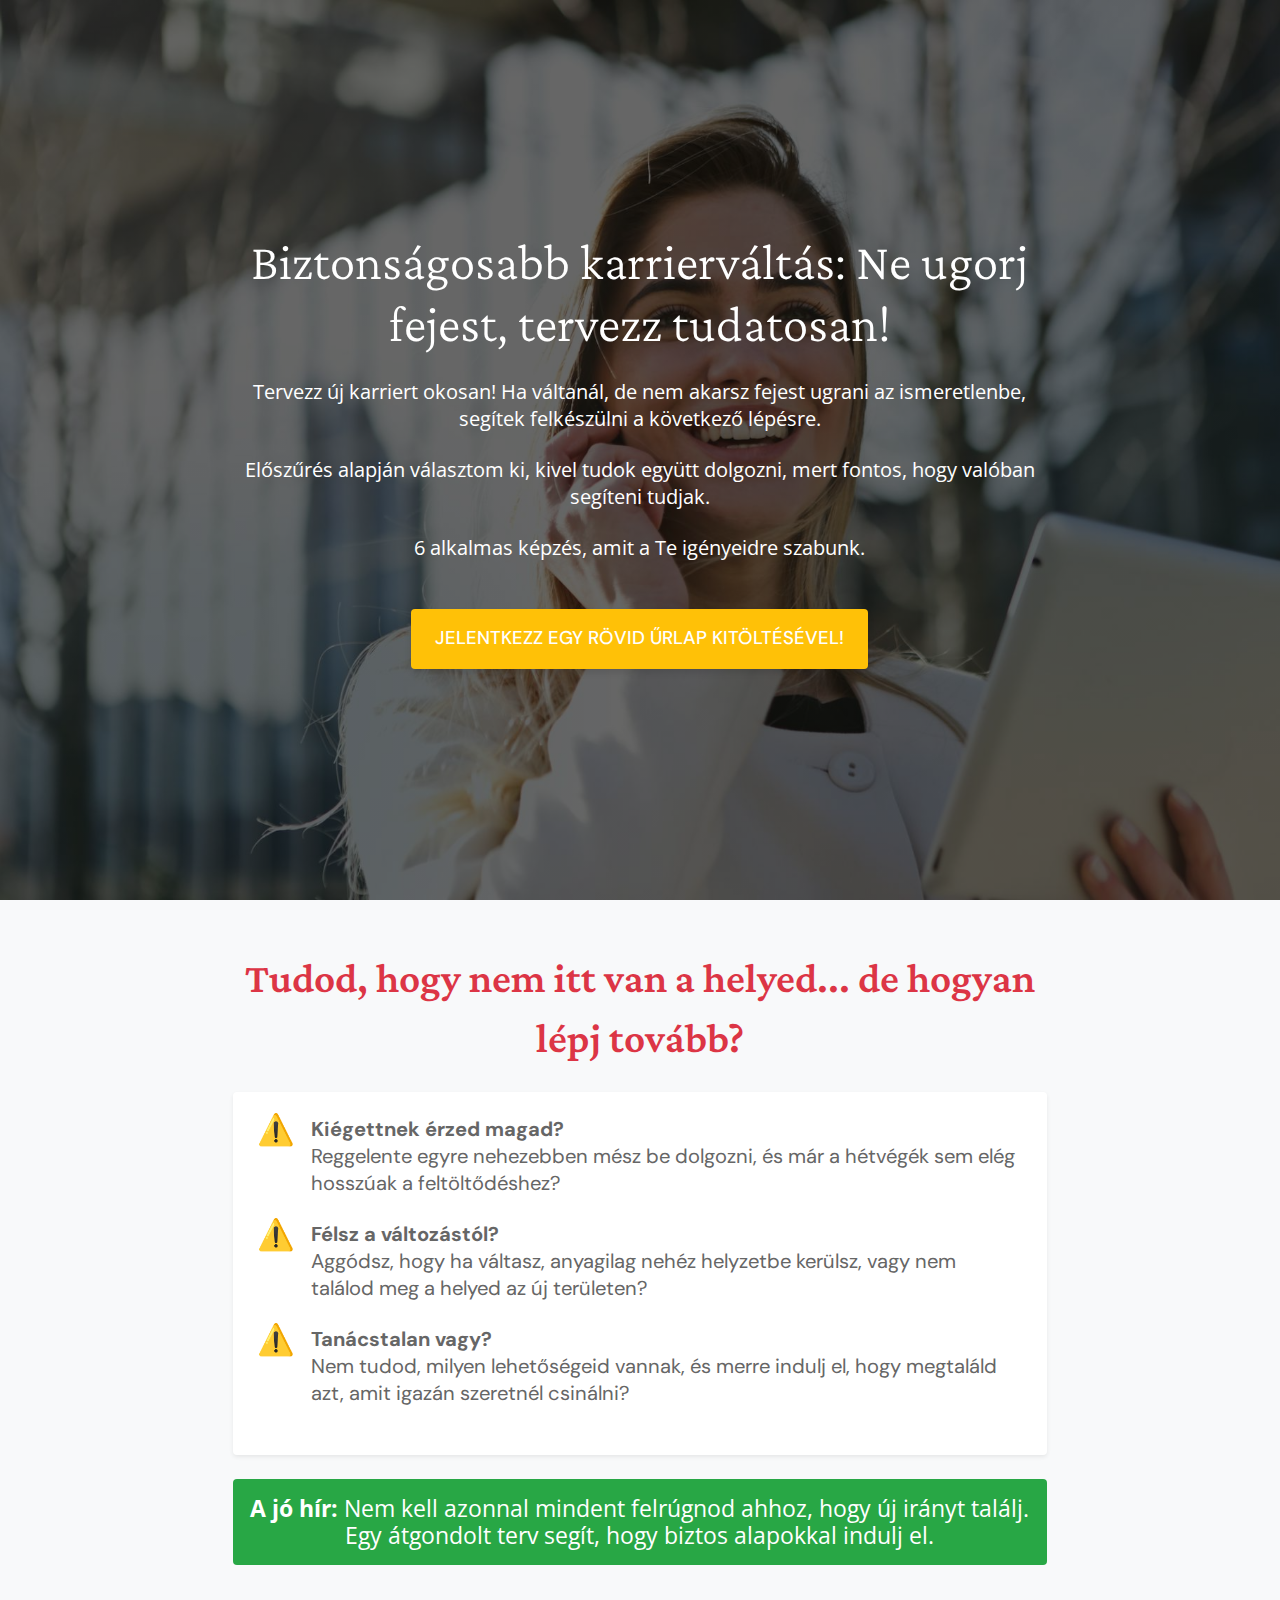
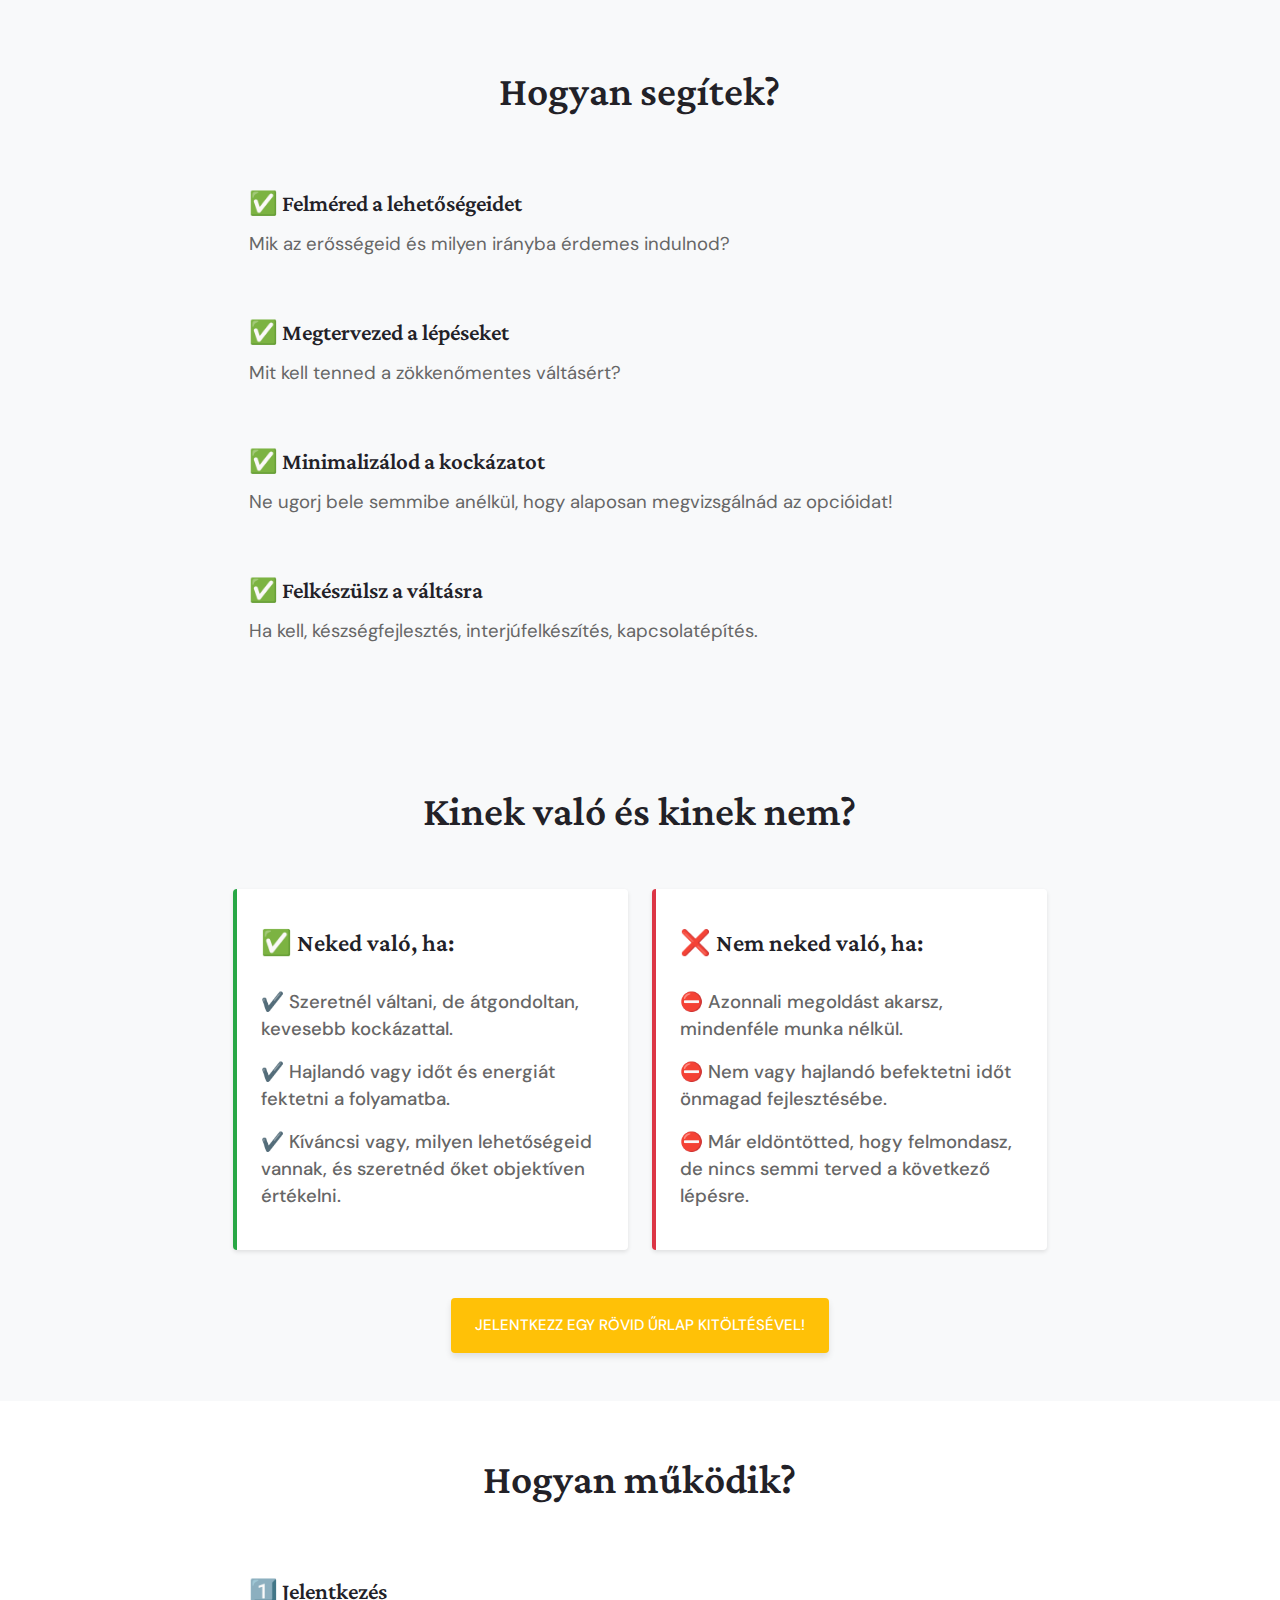
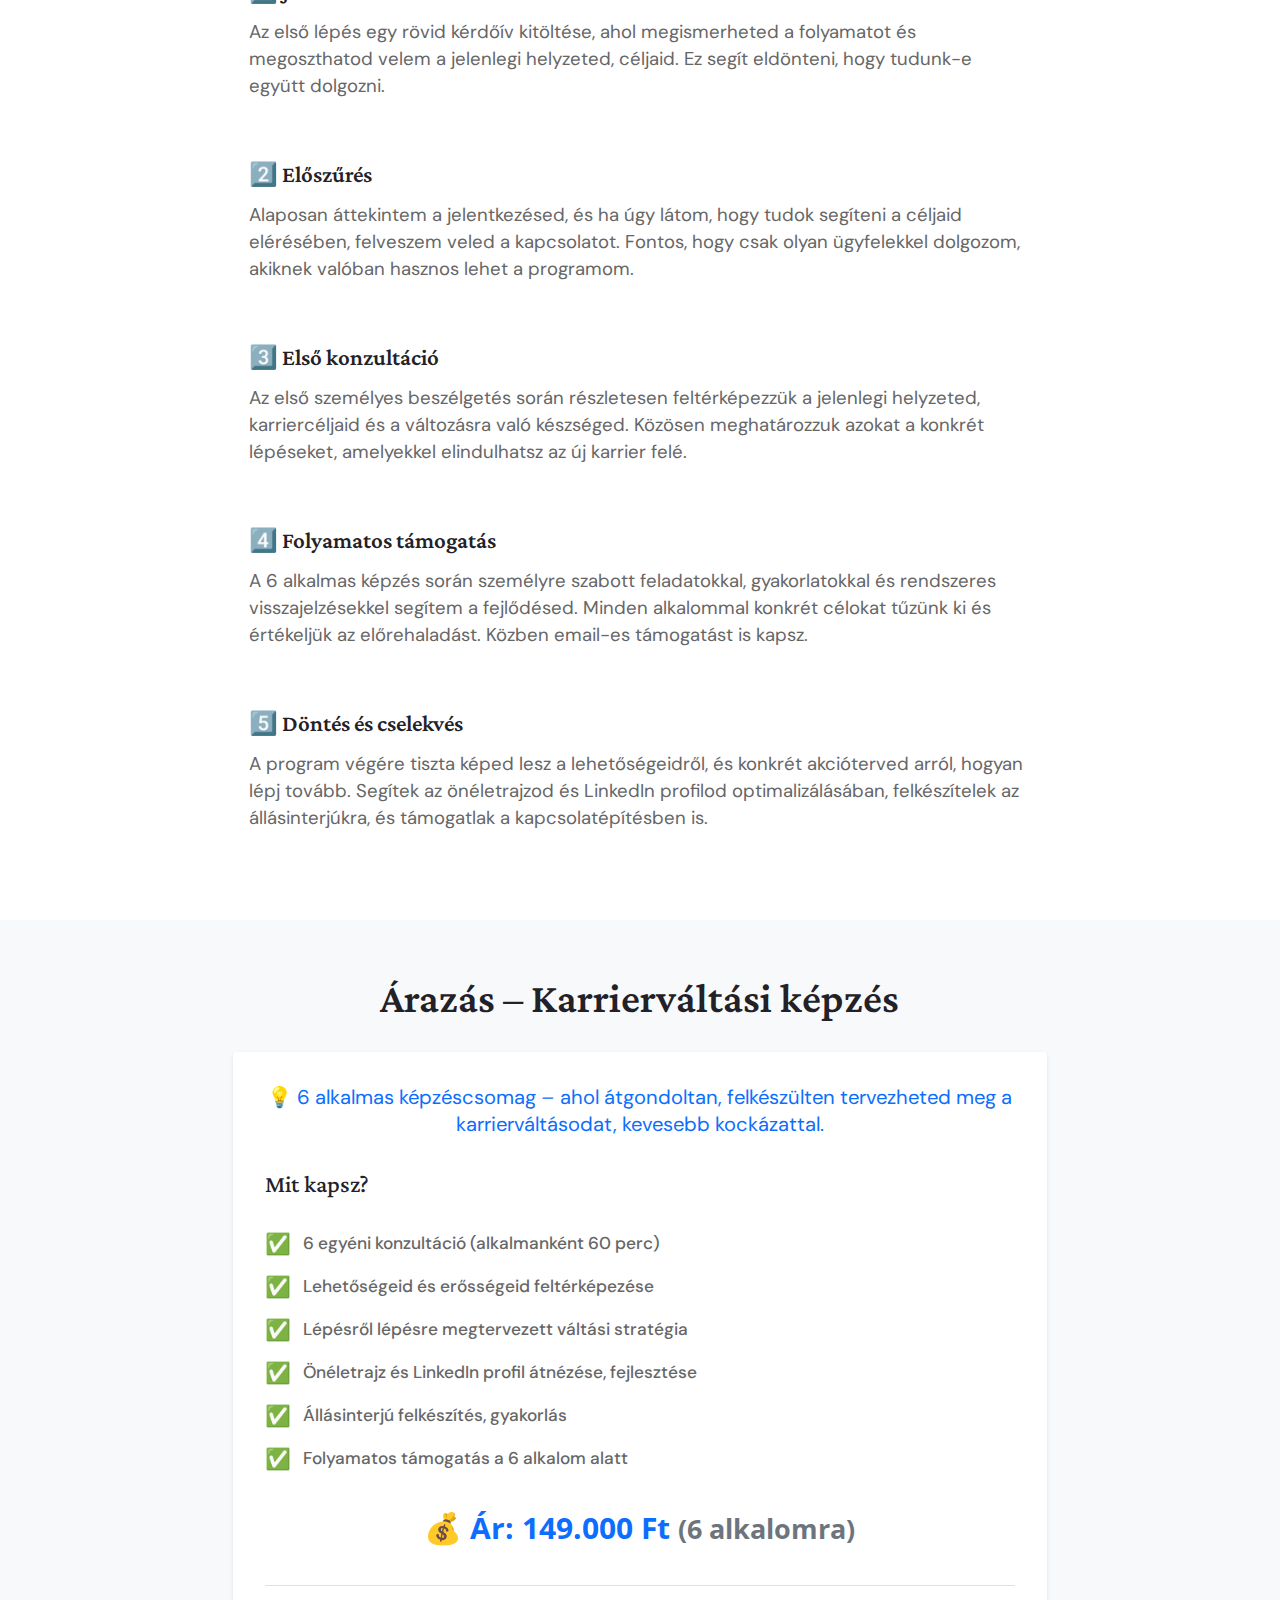
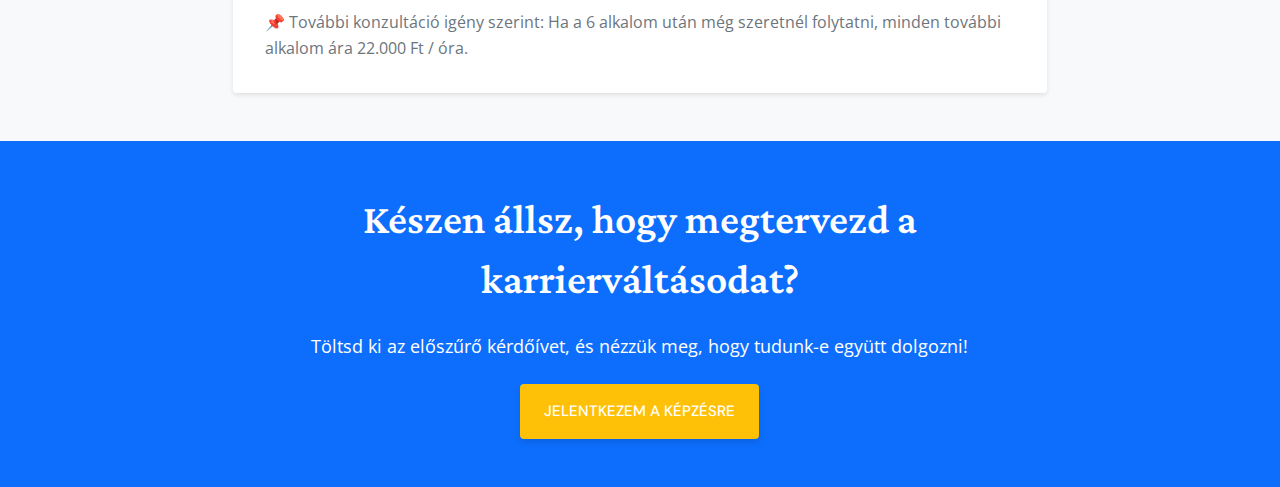
==== commit 80d846c5: "feat: add Google Analytics tracking code (G-ELJW9RPEQZ)" ====
--- a/index.html
+++ b/index.html
@@ -2,13 +2,21 @@
 <!-- ====Langues==== -->
 <html lang="hu">
   <head>
+    <!-- Google Analytics -->
+    <script async src="https://www.googletagmanager.com/gtag/js?id=G-ELJW9RPEQZ"></script>
+    <script>
+        window.dataLayer = window.dataLayer || [];
+        function gtag(){dataLayer.push(arguments);}
+        gtag('js', new Date());
+        gtag('config', 'G-ELJW9RPEQZ');
+    </script>
     <!-- ========== Meta Tags ========== -->
     <meta charset="UTF-8" />
     <meta http-equiv="X-UA-Compatible" content="IE=edge" />
     <meta name="viewport" content="width=device-width, initial-scale=1.0" />
     <meta name="author" content="dev_raj" />
     <!-- ======== Page title ============ -->
-    <title>Karrierváltási Tanácsadás - Biztonságos út az új karrierhez</title>
+    <title>Karrierváltási Képzés - Biztonságos út az új karrierhez</title>
     <!-- ========== Favicon Icon ========== -->
     <link rel="shortcut icon" href="./assets/img/favicon.png" />
     <!-- ===========  All Stylesheet ================= -->
@@ -80,7 +88,7 @@
             <div class="hero-features">
               <p class="lead mb-4">Tervezz új karriert okosan! Ha váltanál, de nem akarsz fejest ugrani az ismeretlenbe, segítek felkészülni a következő lépésre.</p>
               <p class="lead mb-4">Előszűrés alapján választom ki, kivel tudok együtt dolgozni, mert fontos, hogy valóban segíteni tudjak.</p>
-              <p class="lead mb-4">6 alkalmas tanácsadás, amit a Te igényeidre szabunk.</p>
+              <p class="lead mb-4">6 alkalmas képzés, amit a Te igényeidre szabunk.</p>
               <a href="#jelentkezes" class="btn btn-light btn-lg mt-4 px-4 py-3">Jelentkezz egy rövid űrlap kitöltésével!</a>
         </div>
       </div>
@@ -206,7 +214,7 @@
         </div>
               <div class="step-item mb-4 p-3">
                 <h4>4️⃣ Folyamatos támogatás</h4>
-                <p>A 6 alkalmas program során személyre szabott feladatokkal, gyakorlatokkal és rendszeres visszajelzésekkel segítem a fejlődésed. Minden alkalommal konkrét célokat tűzünk ki és értékeljük az előrehaladást. Közben email-es támogatást is kapsz.</p>
+                <p>A 6 alkalmas képzés során személyre szabott feladatokkal, gyakorlatokkal és rendszeres visszajelzésekkel segítem a fejlődésed. Minden alkalommal konkrét célokat tűzünk ki és értékeljük az előrehaladást. Közben email-es támogatást is kapsz.</p>
               </div>
               <div class="step-item mb-4 p-3">
                 <h4>5️⃣ Döntés és cselekvés</h4>
@@ -224,10 +232,10 @@
       <div class="container px-4">
         <div class="row">
           <div class="col-lg-8 col-md-10 mx-auto">
-            <h2 class="section-title text-center mb-4">Árazás – Karrierváltási Tanácsadás</h2>
+            <h2 class="section-title text-center mb-4">Árazás – Karrierváltási képzés</h2>
             <div class="pricing-box">
               <p class="pricing-intro text-center">
-                💡 6 alkalmas tanácsadáscsomag – ahol átgondoltan, felkészülten tervezheted meg a karrierváltásodat, kevesebb kockázattal.
+                💡 6 alkalmas képzéscsomag – ahol átgondoltan, felkészülten tervezheted meg a karrierváltásodat, kevesebb kockázattal.
               </p>
               
               <h3 class="h4 mb-4">Mit kapsz?</h3>
@@ -262,7 +270,7 @@
             <h2 class="section-title mb-4">Készen állsz, hogy megtervezd a karrierváltásodat?</h2>
             <p class="lead mb-4">Töltsd ki az előszűrő kérdőívet, és nézzük meg, hogy tudunk-e együtt dolgozni!</p>
             
-            <a href="https://forms.gle/Nw7Gwy9nobiGxE6t6" class="btn btn-light btn-lg px-4 py-3" style="background-color: #ffc107; color: #ffffff; border: none; font-weight: 500; box-shadow: 0 4px 6px rgba(0, 0, 0, 0.1); transition: transform 0.2s ease;">Jelentkezem a konzultációra</a>
+            <a href="https://forms.gle/Nw7Gwy9nobiGxE6t6" class="btn btn-light btn-lg px-4 py-3" style="background-color: #ffc107; color: #ffffff; border: none; font-weight: 500; box-shadow: 0 4px 6px rgba(0, 0, 0, 0.1); transition: transform 0.2s ease;">Jelentkezem a képzésre</a>
           </div>
         </div>
       </div>
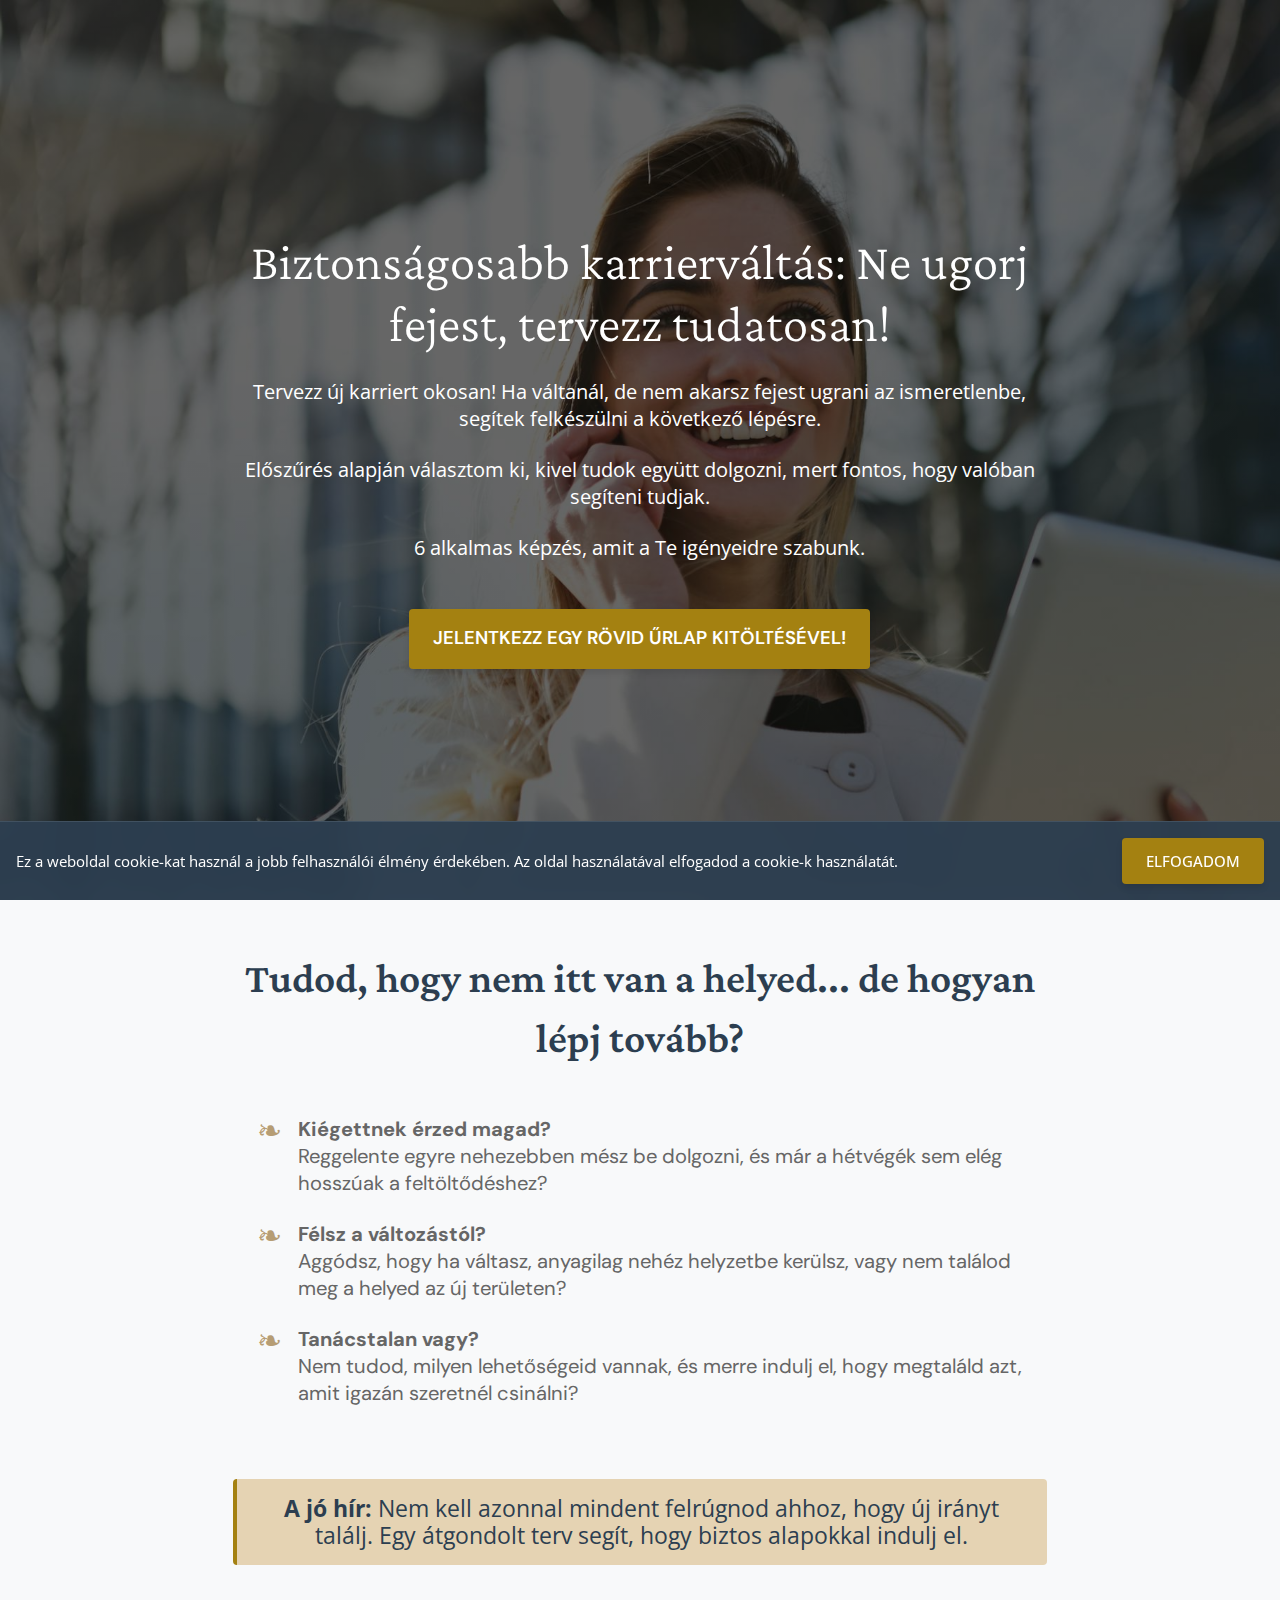
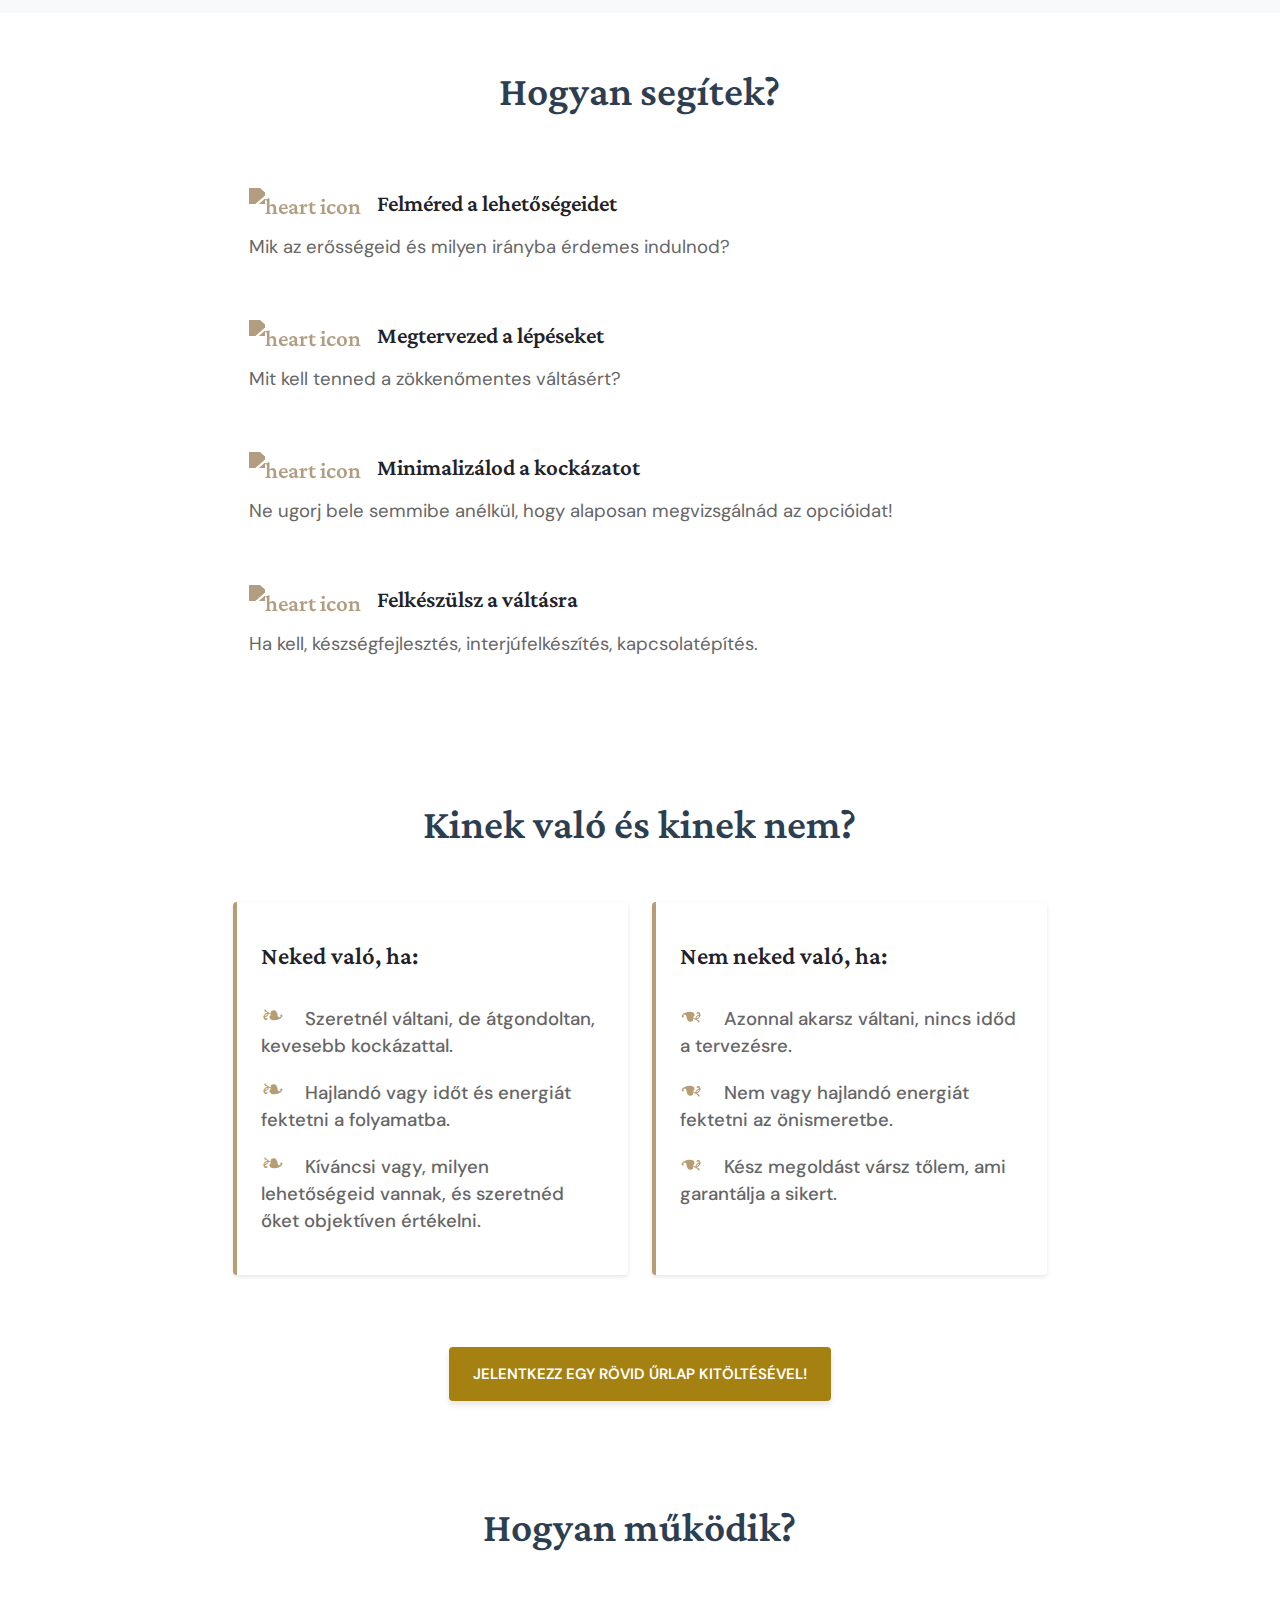
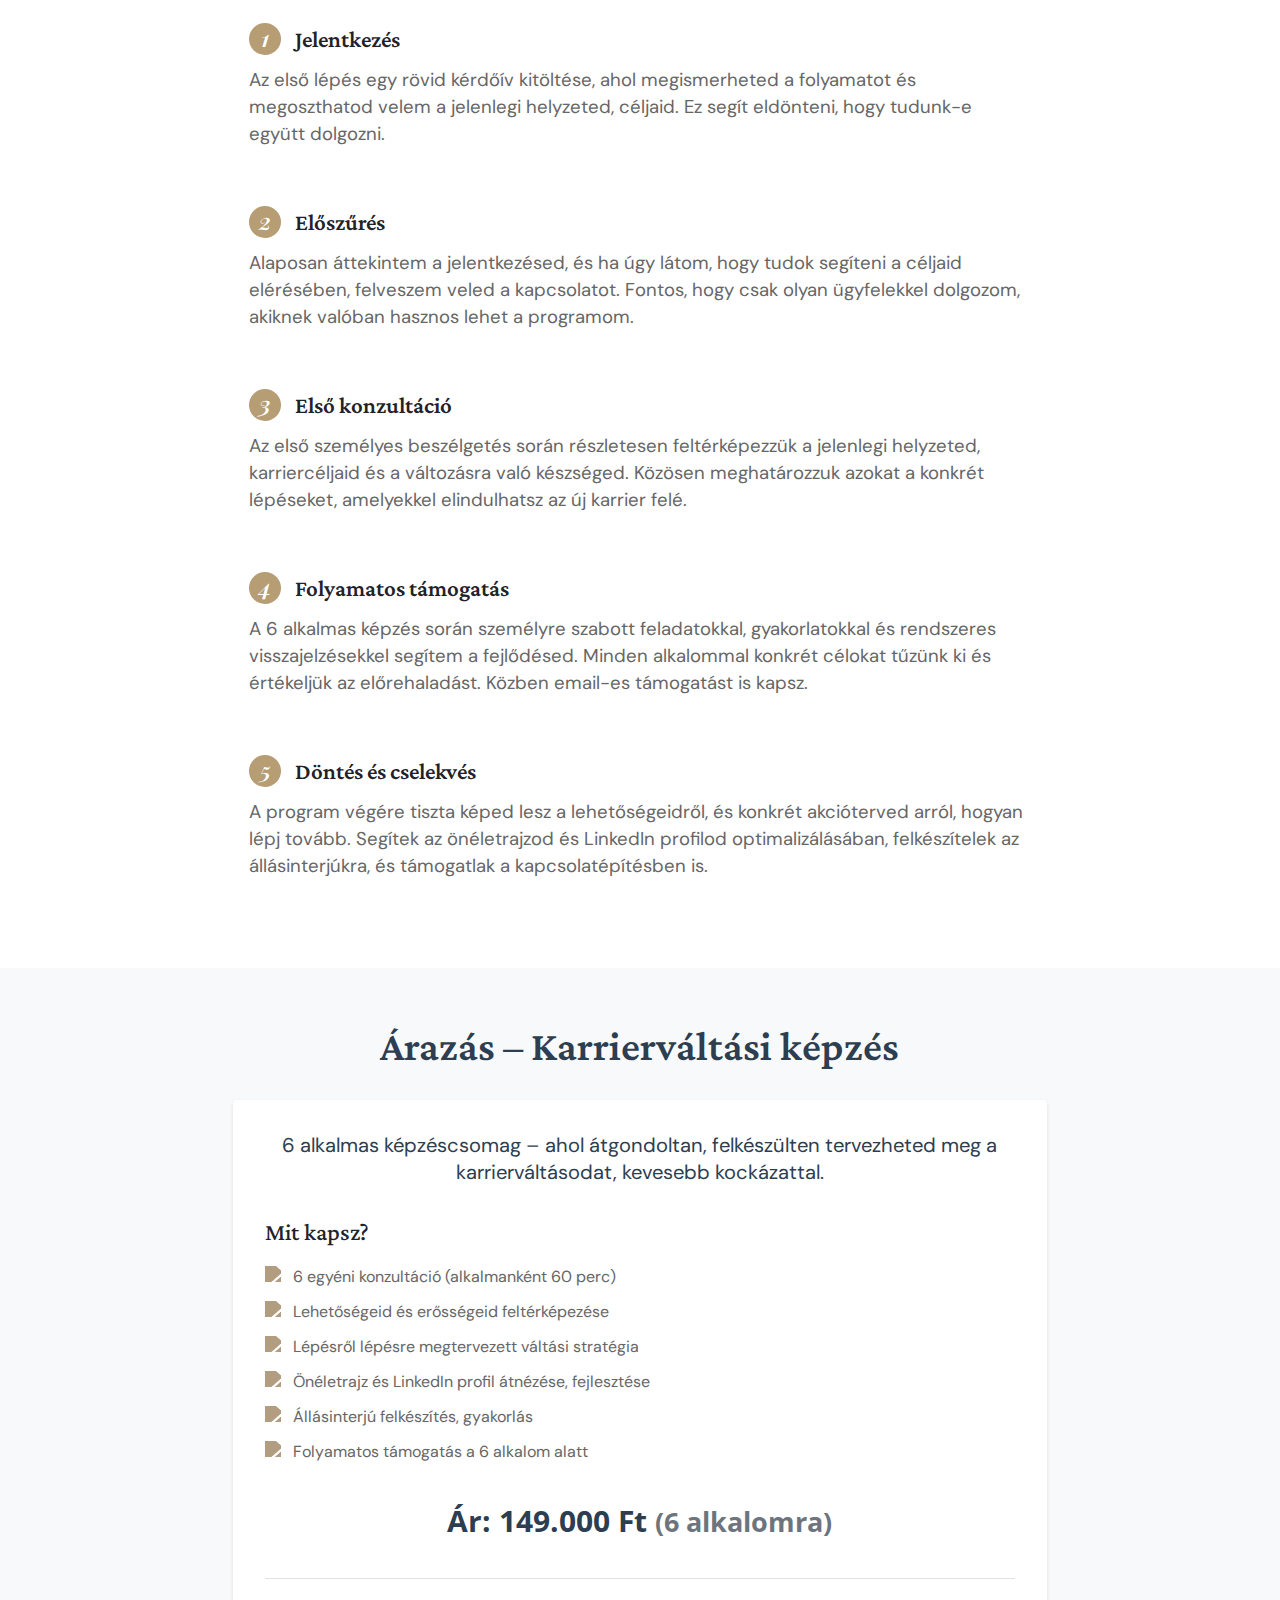
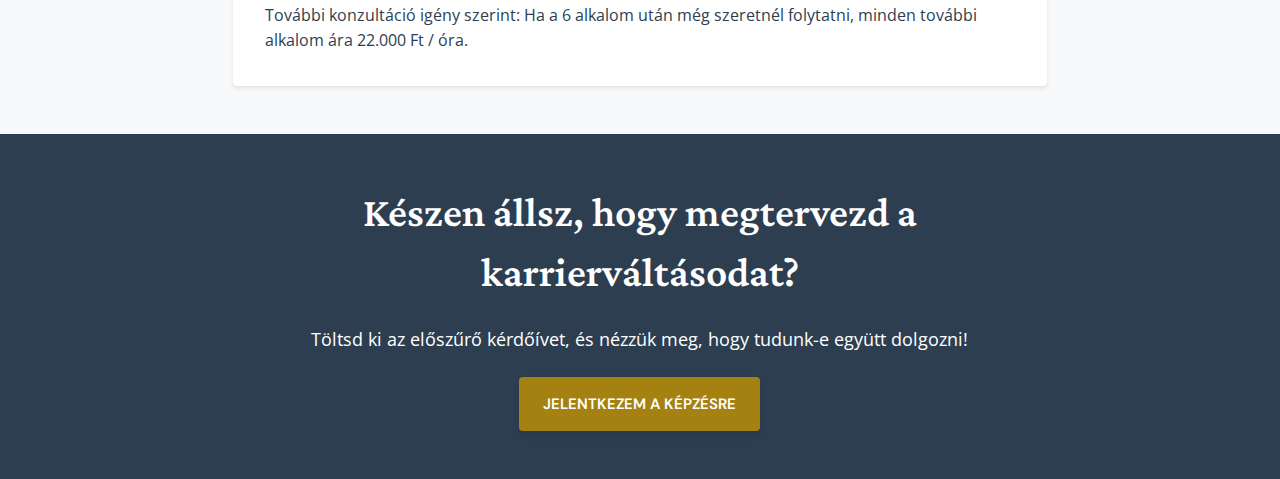
==== commit 18ae421f: "Design: unified icons and box sizing" ====
--- a/index.html
+++ b/index.html
@@ -59,21 +59,176 @@
         background-color: #1a1a1a;  /* Sötét háttérszín */
       }
       .hero-section .btn-light {
-        background-color: #ffc107;
+        background-color: #A48111;
         color: #ffffff;
-        border: none;
-        font-weight: 500;
-        box-shadow: 0 4px 6px rgba(0, 0, 0, 0.1);
-        transition: transform 0.2s ease;
       }
       .hero-section .btn-light:hover {
-        background-color: #ffc107;
+        background-color: #A48111;
         color: #ffffff;
-        transform: translateY(-2px);
       }
       /* Process section CTA gomb */
       .process-section .btn-light:hover {
         transform: translateY(-2px);
+      }
+      /* Cookie banner stílus */
+      .cookie-banner {
+        position: fixed;
+        bottom: 0;
+        left: 0;
+        right: 0;
+        background: rgba(44, 62, 80, 0.95);
+        color: white;
+        padding: 1rem;
+        display: none;
+        z-index: 1000;
+        backdrop-filter: blur(10px);
+        border-top: 1px solid rgba(255,255,255,0.1);
+      }
+
+      .cookie-banner.show {
+        display: flex;
+        justify-content: space-between;
+        align-items: center;
+      }
+
+      .cookie-banner .btn {
+        margin-left: 1rem;
+        white-space: nowrap;
+      }
+
+      :root {
+        --gold: #A48111;    /* Új arany szín */
+      }
+
+      /* Arany gombok stílusa */
+      .btn-light, 
+      .btn-elegant {
+        background-color: #A48111 !important;
+        color: #ffffff !important;  /* Fehér szöveg a jobb kontraszt érdekében */
+        border: none;
+        font-weight: 600;
+        box-shadow: 0 4px 6px rgba(0, 0, 0, 0.1);
+        transition: all 0.2s ease;
+      }
+
+      .btn-light:hover,
+      .btn-elegant:hover {
+        background-color: #A48111 !important;
+        color: #ffffff !important;
+        transform: translateY(-2px);
+        box-shadow: 0 6px 12px rgba(0, 0, 0, 0.15);
+      }
+
+      /* Háttérképes szekciók */
+      .bg-image-section {
+        background-size: cover;
+        background-position: center;
+        background-repeat: no-repeat;
+        position: relative;
+      }
+
+
+      .bg-image-section > * {
+        position: relative;
+      }
+
+      .section-1, .section-2, .section-3, .section-4, .section-6 {
+        background-size: cover;
+        background-position: center;
+        background-repeat: no-repeat;
+      }
+
+      .section-1 {
+        background-image: url('./assets/img/bg_03.png');
+      }
+
+      .section-2 {
+        background-image: url('bg_03.png');
+      }
+
+      .section-3 {
+        background-image: url('b3_04.png');
+      }
+
+      .section-4 {
+        background-image: url('./assets/img/bg_03.png');
+      }
+
+      .section-6 {
+        background-image: url('./assets/img/bg_03.png');
+      }
+
+      .section-5 {
+        background-image: url('cta_bh.png');
+      }
+
+      .section-7 {
+        background-image: url('./assets/img/cta_bg.png');
+        background-size: cover;
+        background-position: center;
+        background-repeat: no-repeat;
+      }
+
+      .check-circle {
+        display: inline-flex;
+        align-items: center;
+        justify-content: center;
+        width: 24px;
+        height: 24px;
+        background-color: #B69D74;
+        border-radius: 50%;
+        margin-right: 10px;
+        color: white;
+      }
+
+      .elegant-icon {
+        color: #B69D74;
+        font-size: 1.5em;
+        line-height: 1;
+      }
+
+      .elegant-icon.rotate {
+        transform: rotate(180deg);
+        display: inline-block;
+      }
+
+      .eligibility-box.good {
+        border-left: 4px solid #B69D74;
+      }
+
+      .eligibility-box.bad {
+        border-left: 4px solid #B69D74;
+      }
+
+      .elegant-number {
+        display: inline-flex;
+        align-items: center;
+        justify-content: center;
+        width: 32px;
+        height: 32px;
+        background-color: #B69D74;
+        color: white;
+        border-radius: 50%;
+        margin-right: 10px;
+        font-family: "Playfair Display", serif;
+        font-style: italic;
+        font-weight: 600;
+        line-height: 1;
+        padding-bottom: 2px; /* Finomhangolás a vertikális középre igazításhoz */
+      }
+
+      .cookie-banner button {
+        background-color: #B69D74;
+        color: white;
+        border: none;
+        border-radius: 4px;
+        padding: 12px 24px;  /* Megnövelt padding */
+        cursor: pointer;
+        font-weight: 500;
+      }
+
+      .cookie-banner button:hover {
+        background-color: #a38a64;
       }
     </style>
   </head>
@@ -98,26 +253,26 @@
     <!-- Hero Section End -->
 
     <!-- Problem Section Start -->
-    <section class="problem-section py-5">
+    <section class="problem-section py-5 bg-image-section section-1">
       <div class="container px-4">
         <div class="row">
           <div class="col-lg-8 col-md-10 mx-auto">
-            <h2 class="section-title text-danger mb-4 text-center">Tudod, hogy nem itt van a helyed... de hogyan lépj tovább?</h2>
-            <div class="problems-list p-4 bg-white rounded shadow-sm">
+            <h2 class="section-title text-center mb-4" style="color: #2c3e50;">Tudod, hogy nem itt van a helyed... de hogyan lépj tovább?</h2>
+            <div class="problems-list p-4 rounded" style="background: transparent;">
               <p class="problem-item mb-4 d-flex align-items-start">
-                <span class="warning-icon me-3">⚠️</span>
+                <span class="elegant-icon me-3">❧</span>
                 <span><strong>Kiégettnek érzed magad?</strong><br>Reggelente egyre nehezebben mész be dolgozni, és már a hétvégék sem elég hosszúak a feltöltődéshez?</span>
               </p>
               <p class="problem-item mb-4 d-flex align-items-start">
-                <span class="warning-icon me-3">⚠️</span>
+                <span class="elegant-icon me-3">❧</span>
                 <span><strong>Félsz a változástól?</strong><br>Aggódsz, hogy ha váltasz, anyagilag nehéz helyzetbe kerülsz, vagy nem találod meg a helyed az új területen?</span>
               </p>
               <p class="problem-item mb-4 d-flex align-items-start">
-                <span class="warning-icon me-3">⚠️</span>
+                <span class="elegant-icon me-3">❧</span>
                 <span><strong>Tanácstalan vagy?</strong><br>Nem tudod, milyen lehetőségeid vannak, és merre indulj el, hogy megtaláld azt, amit igazán szeretnél csinálni?</span>
               </p>
-                </div>
-            <p class="good-news lead mt-4 text-center p-3">
+            </div>
+            <p class="good-news lead mt-4 text-center p-3" style="background-color: #E5D3B3; border-left: 4px solid #A48111; color: #2c3e50;">
               <strong>A jó hír:</strong> Nem kell azonnal mindent felrúgnod ahhoz, hogy új irányt találj. Egy átgondolt terv segít, hogy biztos alapokkal indulj el.
             </p>
           </div>
@@ -127,59 +282,59 @@
     <!-- Problem Section End -->
 
     <!-- Solution Section Start -->
-    <section class="solution-section py-5 bg-light">
+    <section class="solution-section py-5 bg-image-section section-2">
       <div class="container px-4">
         <div class="row">
           <div class="col-lg-8 col-md-10 mx-auto">
-            <h2 class="section-title text-center mb-5">Hogyan segítek?</h2>
+            <h2 class="section-title text-center mb-5" style="color: #2c3e50;">Hogyan segítek?</h2>
             <div class="solution-features">
               <div class="feature-item mb-4 p-3">
-                <h4>✅ Felméred a lehetőségeidet</h4>
+                <h4><img src="./assets/img/heart.svg" alt="heart icon" class="heart-icon me-3" style="width: 24px; height: 24px; filter: brightness(0) saturate(100%) invert(71%) sepia(14%) saturate(638%) hue-rotate(355deg) brightness(89%) contrast(84%);">Felméred a lehetőségeidet</h4>
                 <p>Mik az erősségeid és milyen irányba érdemes indulnod?</p>
+              </div>
+              <div class="feature-item mb-4 p-3">
+                <h4><img src="./assets/img/heart.svg" alt="heart icon" class="heart-icon me-3" style="width: 24px; height: 24px; filter: brightness(0) saturate(100%) invert(71%) sepia(14%) saturate(638%) hue-rotate(355deg) brightness(89%) contrast(84%);">Megtervezed a lépéseket</h4>
+                <p>Mit kell tenned a zökkenőmentes váltásért?</p>
+              </div>
+              <div class="feature-item mb-4 p-3">
+                <h4><img src="./assets/img/heart.svg" alt="heart icon" class="heart-icon me-3" style="width: 24px; height: 24px; filter: brightness(0) saturate(100%) invert(71%) sepia(14%) saturate(638%) hue-rotate(355deg) brightness(89%) contrast(84%);">Minimalizálod a kockázatot</h4>
+                <p>Ne ugorj bele semmibe anélkül, hogy alaposan megvizsgálnád az opcióidat!</p>
+              </div>
+              <div class="feature-item mb-4 p-3">
+                <h4><img src="./assets/img/heart.svg" alt="heart icon" class="heart-icon me-3" style="width: 24px; height: 24px; filter: brightness(0) saturate(100%) invert(71%) sepia(14%) saturate(638%) hue-rotate(355deg) brightness(89%) contrast(84%);">Felkészülsz a váltásra</h4>
+                <p>Ha kell, készségfejlesztés, interjúfelkészítés, kapcsolatépítés.</p>
+              </div>
             </div>
-              <div class="feature-item mb-4 p-3">
-                <h4>✅ Megtervezed a lépéseket</h4>
-                <p>Mit kell tenned a zökkenőmentes váltásért?</p>
-          </div>
-              <div class="feature-item mb-4 p-3">
-                <h4>✅ Minimalizálod a kockázatot</h4>
-                <p>Ne ugorj bele semmibe anélkül, hogy alaposan megvizsgálnád az opcióidat!</p>
-            </div>
-              <div class="feature-item mb-4 p-3">
-                <h4>✅ Felkészülsz a váltásra</h4>
-                <p>Ha kell, készségfejlesztés, interjúfelkészítés, kapcsolatépítés.</p>
-          </div>
-            </div>
-          </div>
-            </div>
+          </div>
+        </div>
       </div>
     </section>
     <!-- Solution Section End -->
 
     <!-- Eligibility Section Start -->
-    <section class="eligibility-section py-5 bg-light">
+    <section class="eligibility-section py-5 section-7">
       <div class="container px-4">
         <div class="row">
           <div class="col-lg-8 col-md-10 mx-auto">
-            <h2 class="section-title text-center mb-5">Kinek való és kinek nem?</h2>
+            <h2 class="section-title text-center mb-5" style="color: #2c3e50;">Kinek való és kinek nem?</h2>
               <div class="row">
-              <div class="col-md-6 mb-4 mb-md-0">
-                <div class="eligibility-box good p-4 h-100">
-                  <h3 class="mb-3">✅ Neked való, ha:</h3>
+              <div class="col-md-6 mb-4">
+                <div class="eligibility-box good p-4 h-100" style="min-height: 300px;">
+                  <h3 class="mb-3">Neked való, ha:</h3>
                   <ul class="list-unstyled">
-                    <li class="mb-3">✔️ Szeretnél váltani, de átgondoltan, kevesebb kockázattal.</li>
-                    <li class="mb-3">✔️ Hajlandó vagy időt és energiát fektetni a folyamatba.</li>
-                    <li class="mb-3">✔️ Kíváncsi vagy, milyen lehetőségeid vannak, és szeretnéd őket objektíven értékelni.</li>
+                    <li class="mb-3"><span class="elegant-icon me-3">❧</span> Szeretnél váltani, de átgondoltan, kevesebb kockázattal.</li>
+                    <li class="mb-3"><span class="elegant-icon me-3">❧</span> Hajlandó vagy időt és energiát fektetni a folyamatba.</li>
+                    <li class="mb-3"><span class="elegant-icon me-3">❧</span> Kíváncsi vagy, milyen lehetőségeid vannak, és szeretnéd őket objektíven értékelni.</li>
                   </ul>
                   </div>
                 </div>
-                <div class="col-md-6">
-                <div class="eligibility-box bad p-4 h-100">
-                  <h3 class="mb-3">❌ Nem neked való, ha:</h3>
+                <div class="col-md-6 mb-4">
+                <div class="eligibility-box bad p-4 h-100" style="min-height: 300px;">
+                  <h3 class="mb-3">Nem neked való, ha:</h3>
                   <ul class="list-unstyled">
-                    <li class="mb-3">⛔ Azonnali megoldást akarsz, mindenféle munka nélkül.</li>
-                    <li class="mb-3">⛔ Nem vagy hajlandó befektetni időt önmagad fejlesztésébe.</li>
-                    <li class="mb-3">⛔ Már eldöntötted, hogy felmondasz, de nincs semmi terved a következő lépésre.</li>
+                    <li class="mb-3"><span class="elegant-icon rotate me-3">❧</span> Azonnal akarsz váltani, nincs időd a tervezésre.</li>
+                    <li class="mb-3"><span class="elegant-icon rotate me-3">❧</span> Nem vagy hajlandó energiát fektetni az önismeretbe.</li>
+                    <li class="mb-3"><span class="elegant-icon rotate me-3">❧</span> Kész megoldást vársz tőlem, ami garantálja a sikert.</li>
                   </ul>
                 </div>
               </div>
@@ -188,7 +343,7 @@
         </div>
       </div>
       <div class="text-center mt-5">
-        <a href="#jelentkezes" class="btn btn-light btn-lg px-4 py-3" style="background-color: #ffc107; color: #ffffff; border: none; font-weight: 500; box-shadow: 0 4px 6px rgba(0, 0, 0, 0.1); transition: transform 0.2s ease;">Jelentkezz egy rövid űrlap kitöltésével!</a>
+        <a href="#jelentkezes" class="btn btn-light btn-lg px-4 py-3" style="background-color: #FFD700; color: #1a1a1a; border: none; font-weight: 600; box-shadow: 0 4px 6px rgba(0, 0, 0, 0.1); transition: all 0.2s ease;">Jelentkezz egy rövid űrlap kitöltésével!</a>
       </div>
     </section>
     <!-- Eligibility Section End -->
@@ -198,63 +353,81 @@
       <div class="container px-4">
         <div class="row">
           <div class="col-lg-8 col-md-10 mx-auto">
-            <h2 class="section-title text-center mb-5">Hogyan működik?</h2>
-            <div class="process-steps">
+            <h2 class="section-title text-center mb-5" style="color: #2c3e50;">Hogyan működik?</h2>
+            <div class="process-steps" style="background: transparent;">
               <div class="step-item mb-4 p-3">
-                <h4>1️⃣ Jelentkezés</h4>
+                <h4><span class="elegant-number">1</span> Jelentkezés</h4>
                 <p>Az első lépés egy rövid kérdőív kitöltése, ahol megismerheted a folyamatot és megoszthatod velem a jelenlegi helyzeted, céljaid. Ez segít eldönteni, hogy tudunk-e együtt dolgozni.</p>
+              </div>
+              <div class="step-item mb-4 p-3">
+                <h4><span class="elegant-number">2</span> Előszűrés</h4>
+                <p>Alaposan áttekintem a jelentkezésed, és ha úgy látom, hogy tudok segíteni a céljaid elérésében, felveszem veled a kapcsolatot. Fontos, hogy csak olyan ügyfelekkel dolgozom, akiknek valóban hasznos lehet a programom.</p>
+              </div>
+              <div class="step-item mb-4 p-3">
+                <h4><span class="elegant-number">3</span> Első konzultáció</h4>
+                <p>Az első személyes beszélgetés során részletesen feltérképezzük a jelenlegi helyzeted, karriercéljaid és a változásra való készséged. Közösen meghatározzuk azokat a konkrét lépéseket, amelyekkel elindulhatsz az új karrier felé.</p>
+              </div>
+              <div class="step-item mb-4 p-3">
+                <h4><span class="elegant-number">4</span> Folyamatos támogatás</h4>
+                <p>A 6 alkalmas képzés során személyre szabott feladatokkal, gyakorlatokkal és rendszeres visszajelzésekkel segítem a fejlődésed. Minden alkalommal konkrét célokat tűzünk ki és értékeljük az előrehaladást. Közben email-es támogatást is kapsz.</p>
+              </div>
+              <div class="step-item mb-4 p-3">
+                <h4><span class="elegant-number">5</span> Döntés és cselekvés</h4>
+                <p>A program végére tiszta képed lesz a lehetőségeidről, és konkrét akcióterved arról, hogyan lépj tovább. Segítek az önéletrajzod és LinkedIn profilod optimalizálásában, felkészítelek az állásinterjúkra, és támogatlak a kapcsolatépítésben is.</p>
+              </div>
             </div>
-              <div class="step-item mb-4 p-3">
-                <h4>2️⃣ Előszűrés</h4>
-                <p>Alaposan áttekintem a jelentkezésed, és ha úgy látom, hogy tudok segíteni a céljaid elérésében, felveszem veled a kapcsolatot. Fontos, hogy csak olyan ügyfelekkel dolgozom, akiknek valóban hasznos lehet a programom.</p>
-          </div>
-              <div class="step-item mb-4 p-3">
-                <h4>3️⃣ Első konzultáció</h4>
-                <p>Az első személyes beszélgetés során részletesen feltérképezzük a jelenlegi helyzeted, karriercéljaid és a változásra való készséged. Közösen meghatározzuk azokat a konkrét lépéseket, amelyekkel elindulhatsz az új karrier felé.</p>
-        </div>
-              <div class="step-item mb-4 p-3">
-                <h4>4️⃣ Folyamatos támogatás</h4>
-                <p>A 6 alkalmas képzés során személyre szabott feladatokkal, gyakorlatokkal és rendszeres visszajelzésekkel segítem a fejlődésed. Minden alkalommal konkrét célokat tűzünk ki és értékeljük az előrehaladást. Közben email-es támogatást is kapsz.</p>
-              </div>
-              <div class="step-item mb-4 p-3">
-                <h4>5️⃣ Döntés és cselekvés</h4>
-                <p>A program végére tiszta képed lesz a lehetőségeidről, és konkrét akcióterved arról, hogyan lépj tovább. Segítek az önéletrajzod és LinkedIn profilod optimalizálásában, felkészítelek az állásinterjúkra, és támogatlak a kapcsolatépítésben is.</p>
-              </div>
-            </div>
           </div>
         </div>
       </div>
     </section>
     <!-- Process Section End -->
 
-    <!-- Pricing Section Start -->
-    <section class="pricing-section py-5">
+    <!-- Pricing Section -->
+    <section class="pricing-section py-5 bg-image-section section-4">
       <div class="container px-4">
         <div class="row">
           <div class="col-lg-8 col-md-10 mx-auto">
-            <h2 class="section-title text-center mb-4">Árazás – Karrierváltási képzés</h2>
+            <h2 class="section-title text-center mb-4" style="color: #2c3e50;">Árazás – Karrierváltási képzés</h2>
             <div class="pricing-box">
-              <p class="pricing-intro text-center">
-                💡 6 alkalmas képzéscsomag – ahol átgondoltan, felkészülten tervezheted meg a karrierváltásodat, kevesebb kockázattal.
+              <p class="pricing-intro text-center" style="color: #2c3e50;">
+                6 alkalmas képzéscsomag – ahol átgondoltan, felkészülten tervezheted meg a karrierváltásodat, kevesebb kockázattal.
               </p>
-              
-              <h3 class="h4 mb-4">Mit kapsz?</h3>
-              <ul class="pricing-features list-unstyled">
-                <li>6 egyéni konzultáció (alkalmanként 60 perc)</li>
-                <li>Lehetőségeid és erősségeid feltérképezése</li>
-                <li>Lépésről lépésre megtervezett váltási stratégia</li>
-                <li>Önéletrajz és LinkedIn profil átnézése, fejlesztése</li>
-                <li>Állásinterjú felkészítés, gyakorlás</li>
-                <li>Folyamatos támogatás a 6 alkalom alatt</li>
-              </ul>
-
-              <div class="price-tag text-center">
-                💰 Ár: 149.000 Ft <small class="text-muted">(6 alkalomra)</small>
-              </div>
-
-              <div class="price-note">
-                📌 További konzultáció igény szerint: Ha a 6 alkalom után még szeretnél folytatni, minden további alkalom ára 22.000 Ft / óra.
-                      </div>
+
+              <div class="pricing-details mb-4" style="color: #2c3e50;">
+                <h3 class="h4 mb-3">Mit kapsz?</h3>
+                <p class="mb-2 d-flex align-items-center">
+                  <img src="./assets/img/certified.svg" alt="certified icon" class="me-2" style="width: 20px; height: 20px; filter: brightness(0) saturate(100%) invert(71%) sepia(14%) saturate(638%) hue-rotate(355deg) brightness(89%) contrast(84%);">
+                  6 egyéni konzultáció (alkalmanként 60 perc)
+                </p>
+                <p class="mb-2 d-flex align-items-center">
+                  <img src="./assets/img/certified.svg" alt="certified icon" class="me-2" style="width: 20px; height: 20px; filter: brightness(0) saturate(100%) invert(71%) sepia(14%) saturate(638%) hue-rotate(355deg) brightness(89%) contrast(84%);">
+                  Lehetőségeid és erősségeid feltérképezése
+                </p>
+                <p class="mb-2 d-flex align-items-center">
+                  <img src="./assets/img/certified.svg" alt="certified icon" class="me-2" style="width: 20px; height: 20px; filter: brightness(0) saturate(100%) invert(71%) sepia(14%) saturate(638%) hue-rotate(355deg) brightness(89%) contrast(84%);">
+                  Lépésről lépésre megtervezett váltási stratégia
+                </p>
+                <p class="mb-2 d-flex align-items-center">
+                  <img src="./assets/img/certified.svg" alt="certified icon" class="me-2" style="width: 20px; height: 20px; filter: brightness(0) saturate(100%) invert(71%) sepia(14%) saturate(638%) hue-rotate(355deg) brightness(89%) contrast(84%);">
+                  Önéletrajz és LinkedIn profil átnézése, fejlesztése
+                </p>
+                <p class="mb-2 d-flex align-items-center">
+                  <img src="./assets/img/certified.svg" alt="certified icon" class="me-2" style="width: 20px; height: 20px; filter: brightness(0) saturate(100%) invert(71%) sepia(14%) saturate(638%) hue-rotate(355deg) brightness(89%) contrast(84%);">
+                  Állásinterjú felkészítés, gyakorlás
+                </p>
+                <p class="mb-2 d-flex align-items-center">
+                  <img src="./assets/img/certified.svg" alt="certified icon" class="me-2" style="width: 20px; height: 20px; filter: brightness(0) saturate(100%) invert(71%) sepia(14%) saturate(638%) hue-rotate(355deg) brightness(89%) contrast(84%);">
+                  Folyamatos támogatás a 6 alkalom alatt
+                </p>
+              </div>
+
+              <div class="price-tag text-center" style="color: #2c3e50;">
+                Ár: 149.000 Ft <small class="text-muted">(6 alkalomra)</small>
+              </div>
+
+              <div class="price-note" style="color: #2c3e50;">
+                További konzultáció igény szerint: Ha a 6 alkalom után még szeretnél folytatni, minden további alkalom ára 22.000 Ft / óra.
+              </div>
             </div>
           </div>
         </div>
@@ -263,23 +436,72 @@
     <!-- Pricing Section End -->
 
     <!-- CTA Section Start -->
-    <section id="jelentkezes" class="cta-section py-5">
+    <section id="jelentkezes" class="cta-section py-5" style="background-color: #2c3e50; color: white;">
       <div class="container px-4">
         <div class="row">
           <div class="col-lg-8 col-md-10 mx-auto text-center">
-            <h2 class="section-title mb-4">Készen állsz, hogy megtervezd a karrierváltásodat?</h2>
-            <p class="lead mb-4">Töltsd ki az előszűrő kérdőívet, és nézzük meg, hogy tudunk-e együtt dolgozni!</p>
+            <h2 class="section-title mb-4 text-white">Készen állsz, hogy megtervezd a karrierváltásodat?</h2>
+            <p class="lead mb-4 text-white">Töltsd ki az előszűrő kérdőívet, és nézzük meg, hogy tudunk-e együtt dolgozni!</p>
             
-            <a href="https://forms.gle/Nw7Gwy9nobiGxE6t6" class="btn btn-light btn-lg px-4 py-3" style="background-color: #ffc107; color: #ffffff; border: none; font-weight: 500; box-shadow: 0 4px 6px rgba(0, 0, 0, 0.1); transition: transform 0.2s ease;">Jelentkezem a képzésre</a>
+            <a href="https://forms.gle/Nw7Gwy9nobiGxE6t6" class="btn btn-elegant btn-lg px-4 py-3" style="background-color: #A48111; color: #ffffff; border: none; font-weight: 600; box-shadow: 0 4px 6px rgba(0, 0, 0, 0.1); transition: all 0.2s ease;">Jelentkezem a képzésre</a>
           </div>
         </div>
       </div>
     </section>
     <!-- CTA Section End -->
+
+    <!-- Cookie Banner -->
+    <div class="cookie-banner" id="cookieBanner">
+        <div>Ez a weboldal cookie-kat használ a jobb felhasználói élmény érdekében. Az oldal használatával elfogadod a cookie-k használatát.</div>
+        <div>
+            <button class="btn btn-elegant" onclick="acceptCookies()">Elfogadom</button>
+        </div>
+    </div>
 
     <!-- Scripts -->
     <script src="assets/js/jquery-3.6.0.min.js"></script>
     <script src="assets/js/bootstrap.min.js"></script>
     <script src="assets/js/popper.min.js"></script>
+    <script>
+        // Cookie kezelő függvények
+        function setCookie(name, value, days) {
+            let expires = "";
+            if (days) {
+                const date = new Date();
+                date.setTime(date.getTime() + (days * 24 * 60 * 60 * 1000));
+                expires = "; expires=" + date.toUTCString();
+            }
+            document.cookie = name + "=" + (value || "") + expires + "; path=/";
+        }
+
+        function getCookie(name) {
+            const nameEQ = name + "=";
+            const ca = document.cookie.split(';');
+            for(let i = 0; i < ca.length; i++) {
+                let c = ca[i];
+                while (c.charAt(0) == ' ') c = c.substring(1, c.length);
+                if (c.indexOf(nameEQ) == 0) return c.substring(nameEQ.length, c.length);
+            }
+            return null;
+        }
+
+        function acceptCookies() {
+            setCookie('cookieConsent', 'accepted', 365);
+            document.getElementById('cookieBanner').style.display = 'none';
+            
+            // Google Analytics inicializálása csak elfogadás után
+            window.dataLayer = window.dataLayer || [];
+            function gtag(){dataLayer.push(arguments);}
+            gtag('js', new Date());
+            gtag('config', 'G-ELJW9RPEQZ');
+        }
+
+        // Cookie banner megjelenítése, ha még nincs elfogadva
+        window.onload = function() {
+            if (!getCookie('cookieConsent')) {
+                document.getElementById('cookieBanner').classList.add('show');
+            }
+        }
+    </script>
   </body>
 </html>
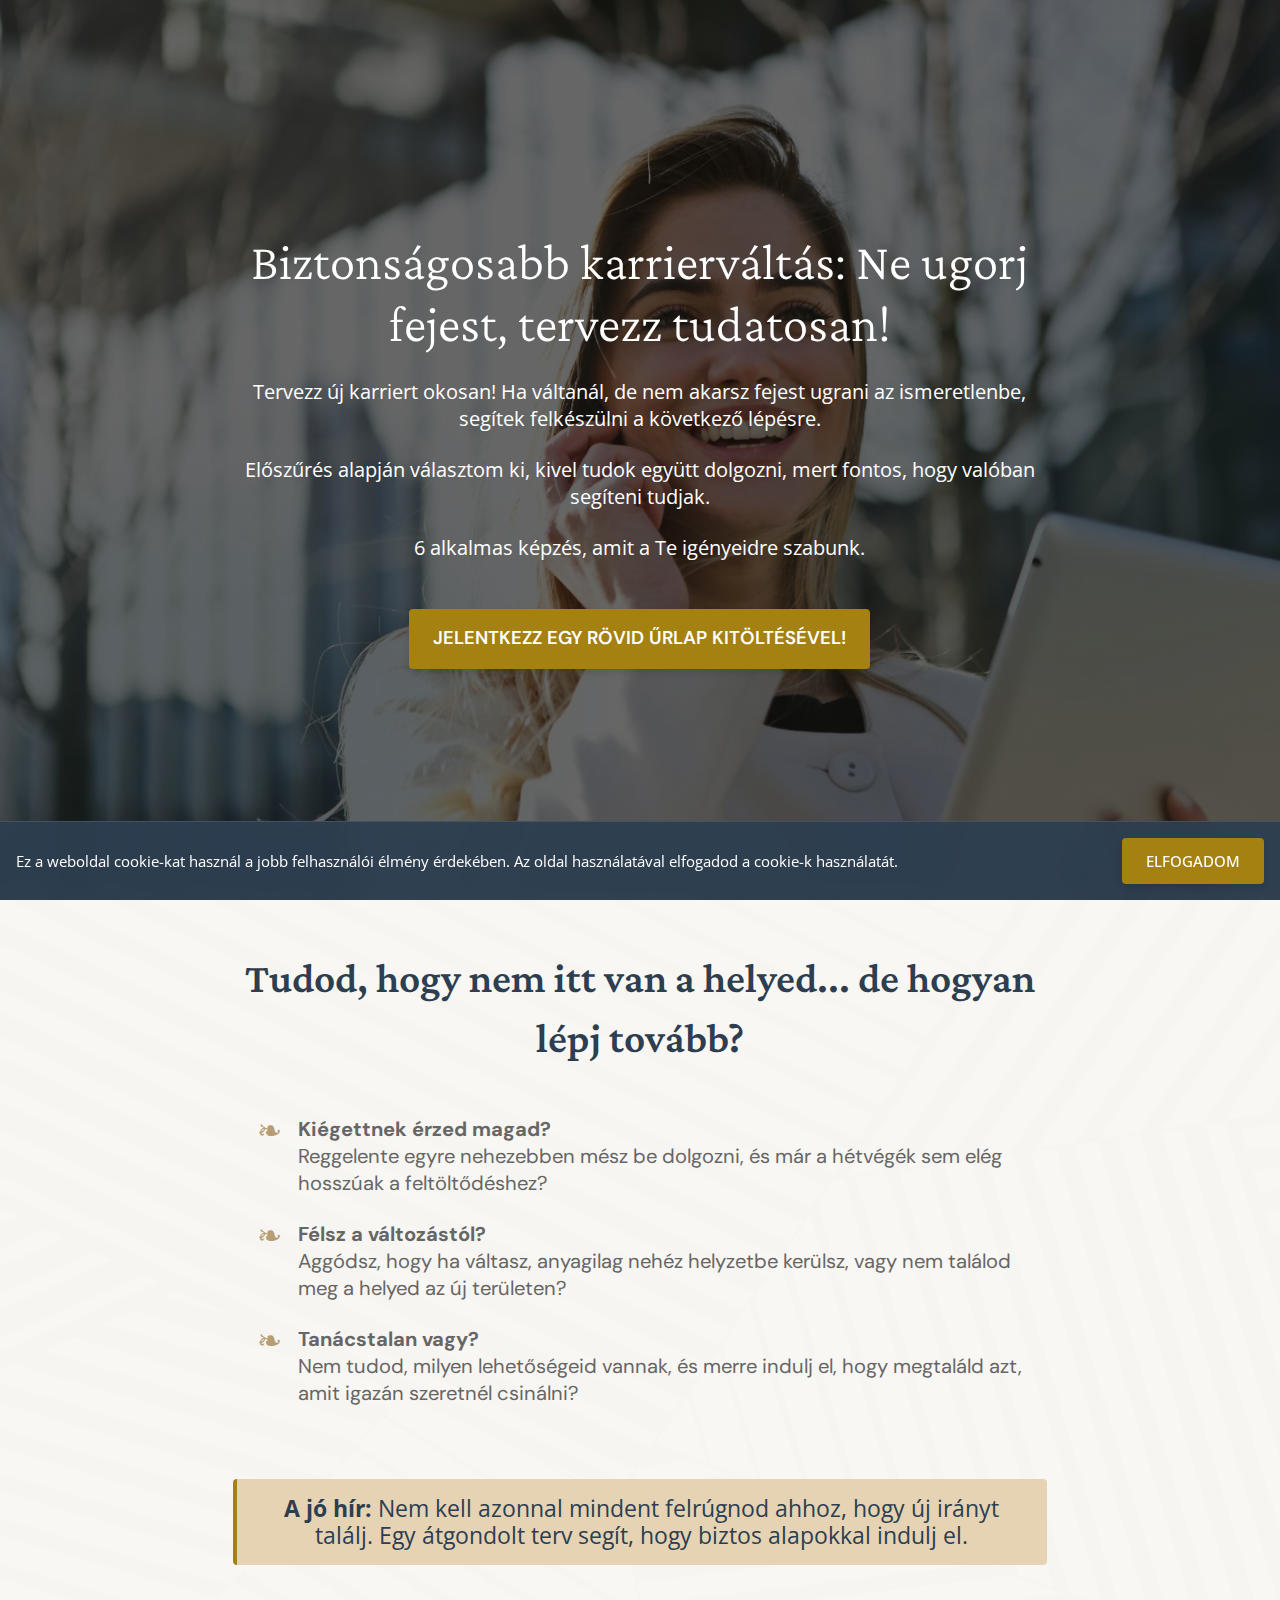
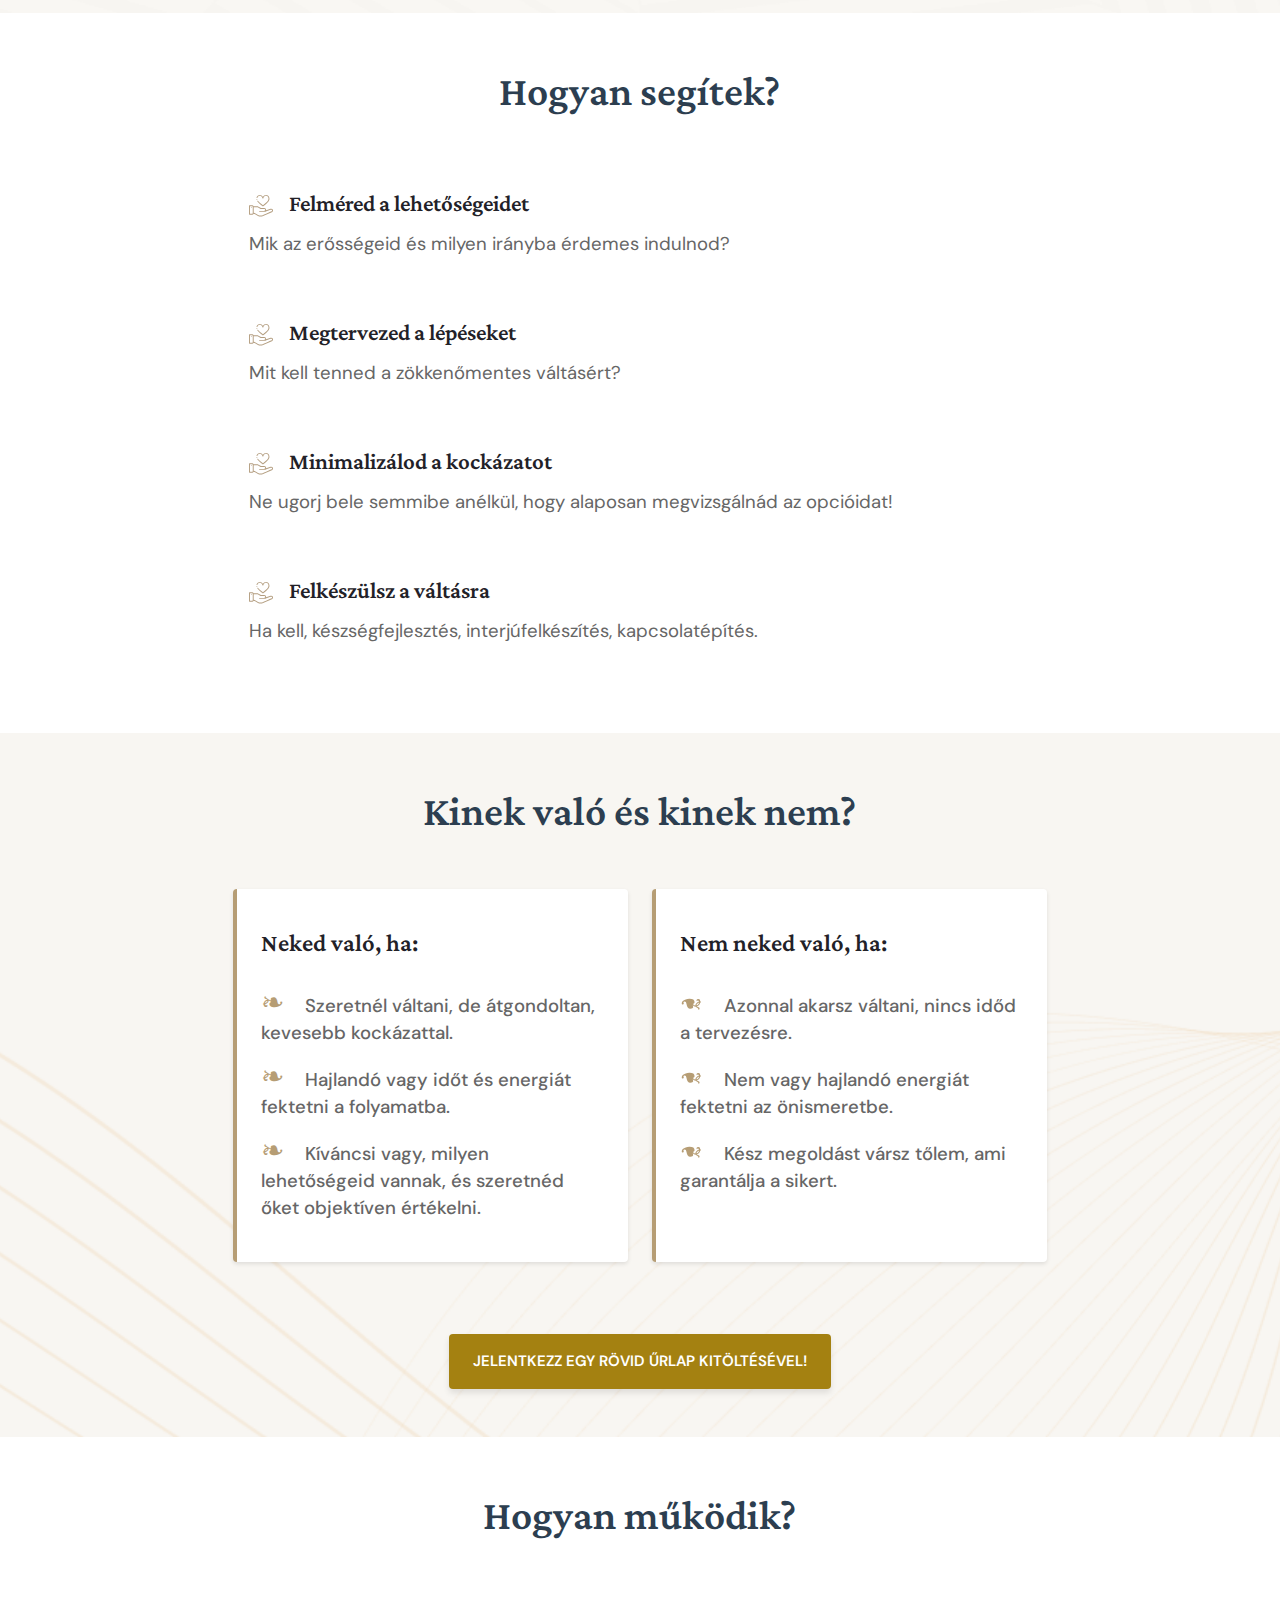
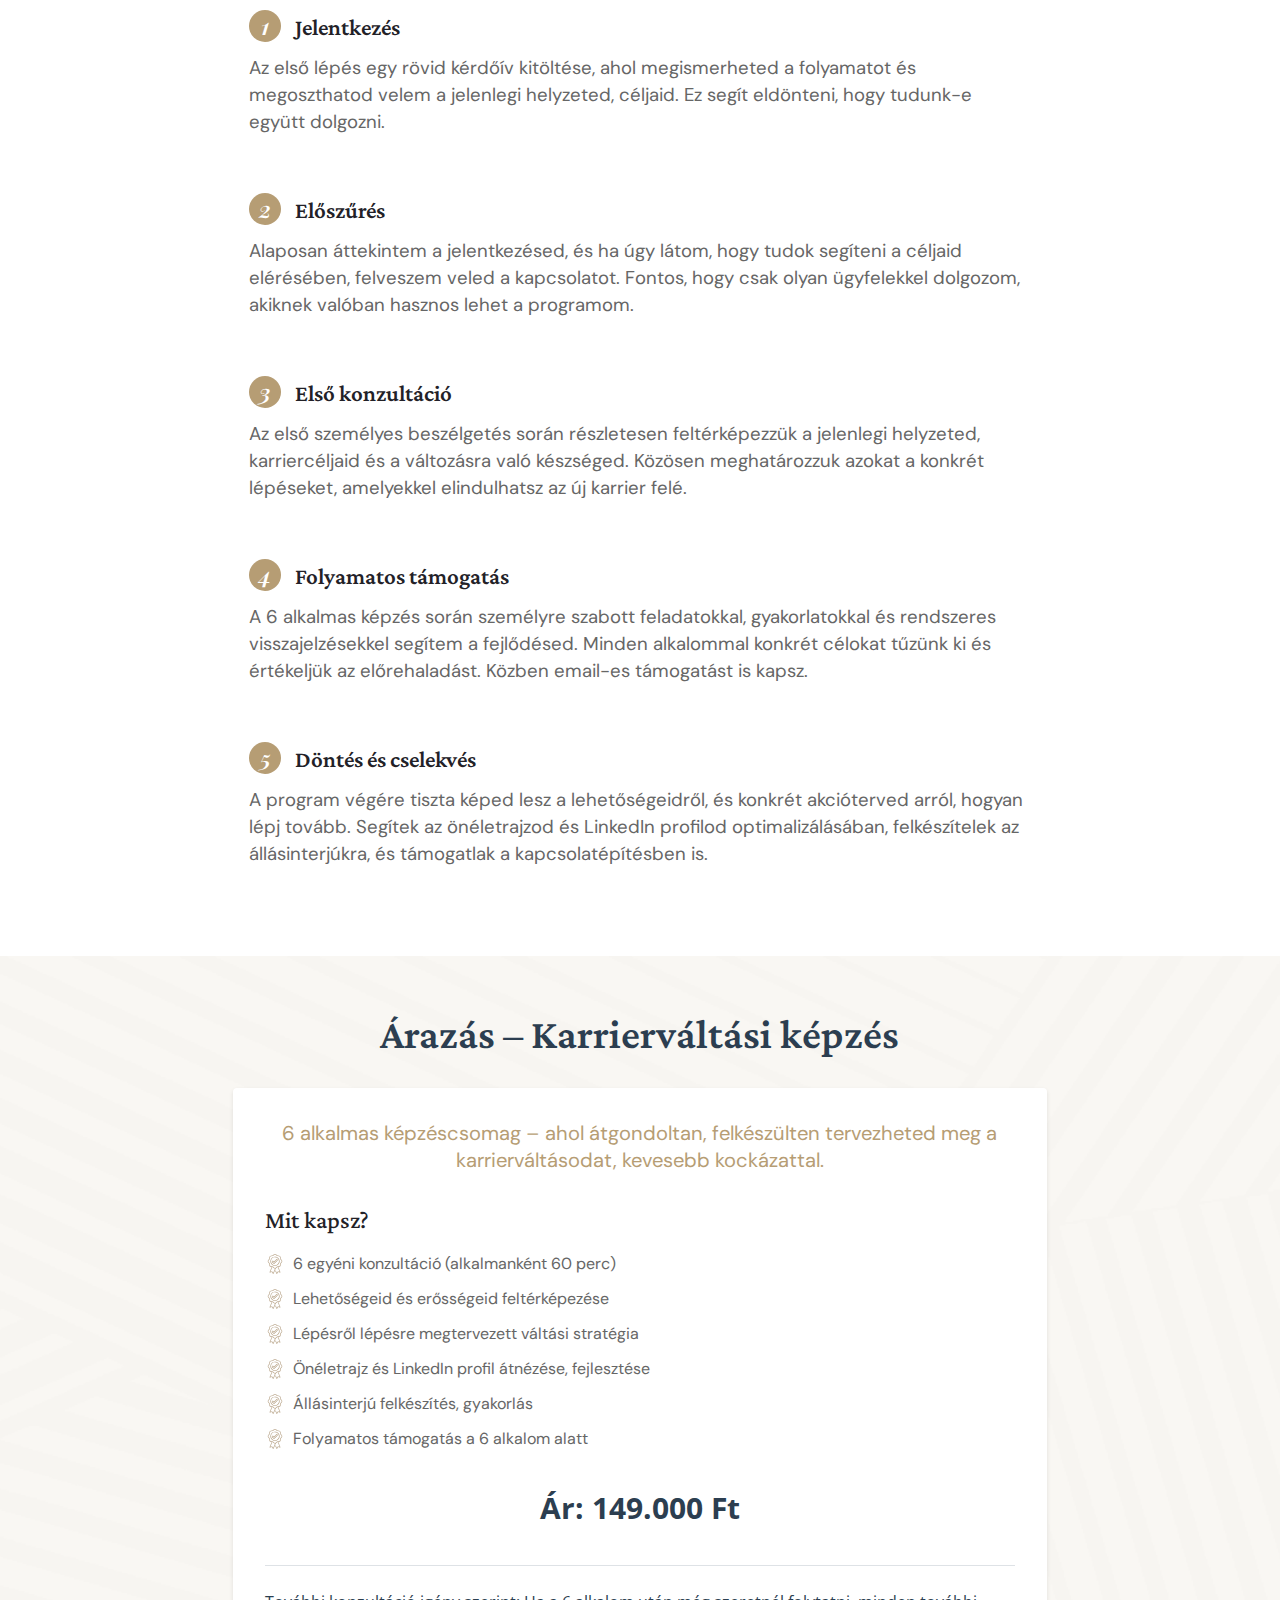
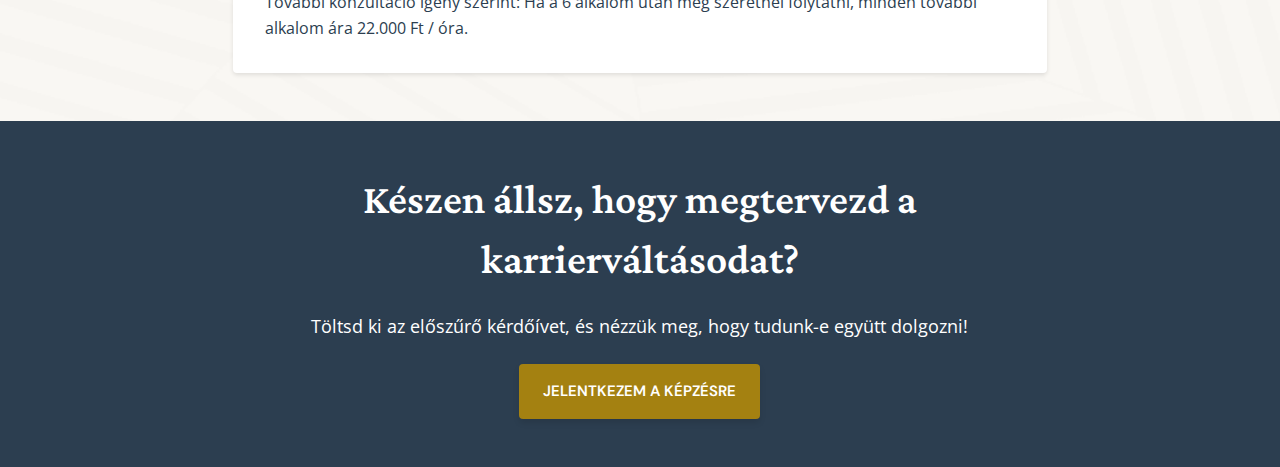
==== commit 5d69897a: "Design: update pricing section and colors" ====
--- a/index.html
+++ b/index.html
@@ -389,7 +389,7 @@
           <div class="col-lg-8 col-md-10 mx-auto">
             <h2 class="section-title text-center mb-4" style="color: #2c3e50;">Árazás – Karrierváltási képzés</h2>
             <div class="pricing-box">
-              <p class="pricing-intro text-center" style="color: #2c3e50;">
+              <p class="pricing-intro text-center" style="color: #B69D74;">
                 6 alkalmas képzéscsomag – ahol átgondoltan, felkészülten tervezheted meg a karrierváltásodat, kevesebb kockázattal.
               </p>
 
@@ -422,7 +422,7 @@
               </div>
 
               <div class="price-tag text-center" style="color: #2c3e50;">
-                Ár: 149.000 Ft <small class="text-muted">(6 alkalomra)</small>
+                Ár: 149.000 Ft
               </div>
 
               <div class="price-note" style="color: #2c3e50;">
